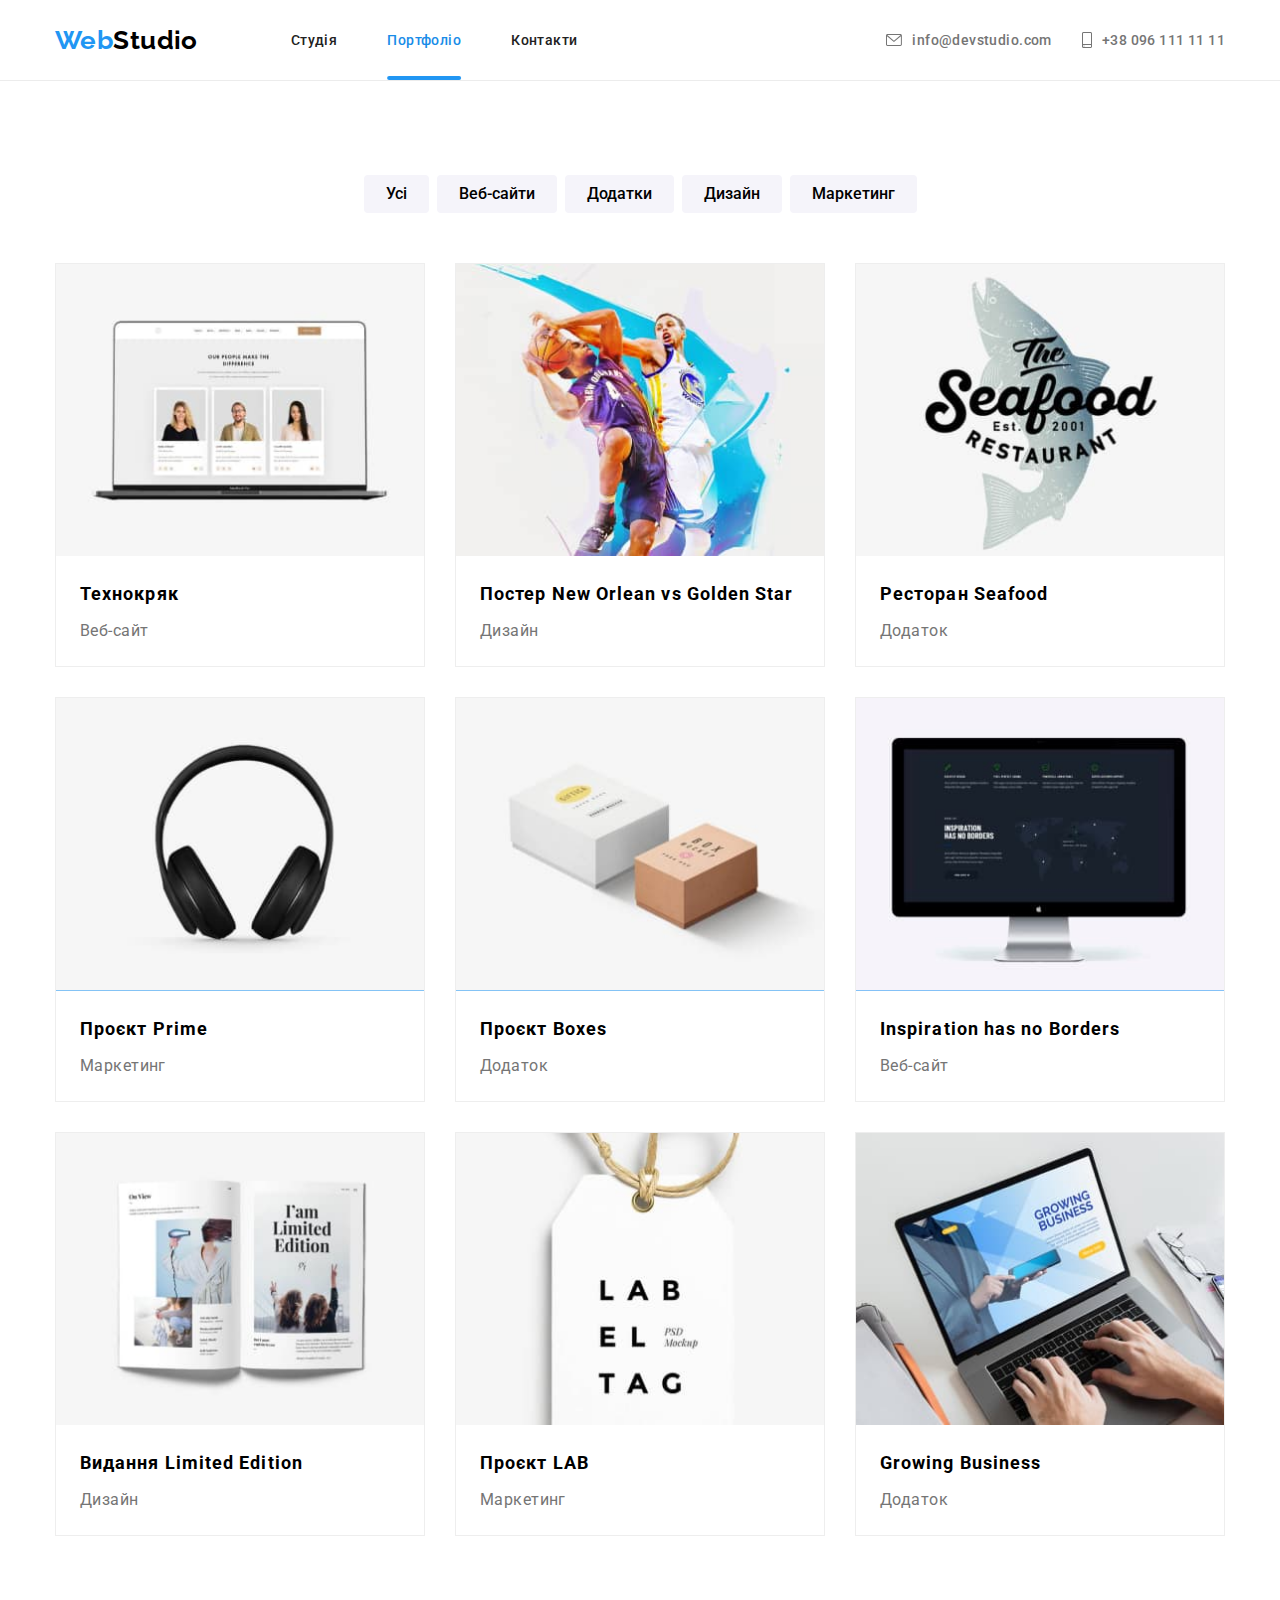
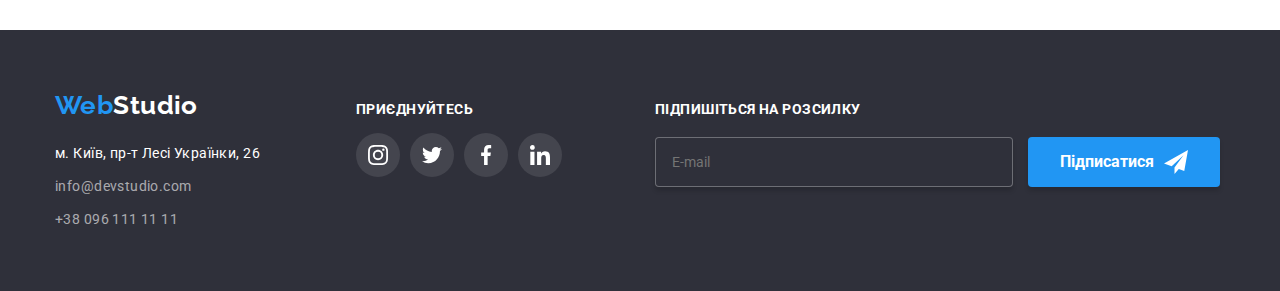
==== portfolio.html @ 1769163c "Initial commit" ====
<!DOCTYPE html>
<html lang="uk">
  <head>
    <meta charset="UTF-8" />
    <meta http-equiv="X-UA-Compatible" content="IE=edge" />
    <meta name="viewport" content="width=device-width, initial-scale=1.0" />
    <title>WebStudio</title>
    <link rel="preconnect" href="https://fonts.googleapis.com" />
    <link rel="preconnect" href="https://fonts.gstatic.com" crossorigin />
    <link
      href="https://fonts.googleapis.com/css2?family=Raleway:wght@700&family=Roboto:wght@400;500;700;900&display=swap"
      rel="stylesheet"
    />
    <link rel="stylesheet" href="./css/modern-normalize.css">
    <link rel="stylesheet" href="./css/main.min.css"/>
  </head>
  <body>
    <header class="header">
      <div class="container navigation">
        <nav class="navigation">
          <a href="./index.html" class="logo"
            ><span class="logo__allocate">Web</span>Studio</a>
          <ul class="nav__list">
            <li class="nav__item">
              <a href="./index.html" class="nav__link">Студія</a>
            </li>
            <li class="nav__item">
              <a href="./portfolio.html" class="nav__link in-line">Портфоліо</a>
            </li>
            <li class="nav__item">
              <a href="Контакти" class="nav__link">Контакти</a>
            </li>
          </ul>
        </nav>
        <ul class="contacs">
          <li class="nav__item">
            <a href="mailto:info@devstudio.com" class="contacs__link">
              <svg class="contacs__mail" wight="16" height="12">
              <use href="./images/icons/icons.svg#icon-mail" ></use>
            </svg>info@devstudio.com</a
            >
          </li>
          <li class="nav__item">
            <a href="tel:+380961111111" class="contacs__link">
              <svg class="contacs__phone" wight="10" height="16">
              <use href="./images/icons/icons.svg#icon-smartphon" ></use>
            </svg> +38 096 111 11 11</a>
          </li>
        </ul>
      </div>
    </header>
    <main>
      <section class="section">
        <div class="container">
        <h1 class="wigualy-hidden">Портфоліо</h1>
        <ul class="filter-list">
          <li class="filter-list__iteam"><button type="button" class="filter-list__btn">Усі</button></li>
          <li class="filter-list__iteam"><button type="button" class="filter-list__btn">Веб-сайти</button></li>
          <li class="filter-list__iteam"><button type="button" class="filter-list__btn">Додатки</button></li>
          <li class="filter-list__iteam"><button type="button" class="filter-list__btn">Дизайн</button></li>
          <li class="filter-list__iteam"><button type="button" class="filter-list__btn">Маркетинг</button></li>
        </ul>
        <ul class="portfolio-cards">
          <li class="item item-cards">
            <a class="cards-link" href=""> 
              <div class="overlay-team">  
            <img class="cards-overlay"
              src="images/images-portfolio/img.jpg"
              width="370"
              alt="Фото Технокряк"/>
              <div class="overlay">
            <p class="overlay-text">Ресурс пропонує комплексні пропозиції з різним рівнем функціоналу та сервісів. Все це дозволить відвідувачу отримати вичерпні відомості про компанію чи приватну особу.</p>
            </div>
            </div>
            <div class="portfolio-cards-text">
            <h2 class="portfolio-title">Технокряк</h2>
            <p class="portfolio-text">Веб-сайт</p>
            </div>
            </a>
          </li>
          <li class="item item-cards">
            <a class="cards-link" href="">
              <div class="overlay-team">
            <img
              src="images/images-portfolio/img(1).jpg"
              width="370"
              alt="Фото Постер New Orlean vs Golden Star"
            />
            <div class="overlay">
            <p class="overlay-text">Ресурс пропонує комплексні пропозиції з різним рівнем функціоналу та сервісів. Все це дозволить відвідувачу отримати вичерпні відомості про компанію чи приватну особу.</p>
            </div>
            </div>
            <div class="portfolio-cards-text">
            <h2 class="portfolio-title">Постер New Orlean vs Golden Star</h2>
            <p class="portfolio-text">Дизайн</p>
            </div>
            </a>
          </li>
          <li class="item item-cards">
            <a class="cards-link" href="">
              <div class="overlay-team">
            <img
              src="images/images-portfolio/img(2).jpg"
              width="370"
              alt="Фото Ресторан Seafood"
            />
            <div class="overlay">
            <p class="overlay-text">Ресурс пропонує комплексні пропозиції з різним рівнем функціоналу та сервісів. Все це дозволить відвідувачу отримати вичерпні відомості про компанію чи приватну особу.</p>
            </div>
            </div>
            <div class="portfolio-cards-text">
            <h2 class="portfolio-title">Ресторан Seafood</h2>
            <p class="portfolio-text">Додаток</p>
            </div>
            </a>
          </li>
          <li class="item item-cards">
            <a class="cards-link" href="">
              <div class="overlay-team">
            <img
              src="images/images-portfolio/img(3).jpg"
              width="370"
              alt="Фото Проєкт Prime"
            />
            <div class="overlay">
            <p class="overlay-text">Ресурс пропонує комплексні пропозиції з різним рівнем функціоналу та сервісів. Все це дозволить відвідувачу отримати вичерпні відомості про компанію чи приватну особу.</p>
            </div>
            </div>
            <div class="portfolio-cards-text">
            <h2 class="portfolio-title">Проєкт Prime</h2>
            <p class="portfolio-text">Маркетинг</p>
            </div>
            </a>
          </li>
          <li class="item item-cards">
            <a class="cards-link" href="">
              <div class="overlay-team">
            <img
              src="images/images-portfolio/img(4).jpg"
              width="370"
              alt="Фото Проєкт Boxes"
            />
            <div class="overlay">
            <p class="overlay-text">Ресурс пропонує комплексні пропозиції з різним рівнем функціоналу та сервісів. Все це дозволить відвідувачу отримати вичерпні відомості про компанію чи приватну особу.</p>
            </div>
            </div>
            <div class="portfolio-cards-text">
            <h2 class="portfolio-title">Проєкт Boxes</h2>
            <p class="portfolio-text">Додаток</p>
            </div>
            </a>
          </li>
          <li class="item item-cards">
            <a class="cards-link" href="">
              <div class="overlay-team">
            <img
              src="images/images-portfolio/img(5).jpg"
              width="370"
              alt="Фото Inspiration has no Borders"
            />
            <div class="overlay">
            <p class="overlay-text">Ресурс пропонує комплексні пропозиції з різним рівнем функціоналу та сервісів. Все це дозволить відвідувачу отримати вичерпні відомості про компанію чи приватну особу.</p>
            </div>
            </div>
            <div class="portfolio-cards-text">
            <h2 lang="en" class="portfolio-title">Inspiration has no Borders</h2>
            <p class="portfolio-text">Веб-сайт</p>
            </div>
            </a>
          </li>
          <li class="item item-cards">
            <a class="cards-link" href="">
              <div class="overlay-team">
            <img
              src="images/images-portfolio/img(6).jpg"
              width="370"
              alt="Фото Видання Limited Edition"
            />
            <div class="overlay">
            <p class="overlay-text">Ресурс пропонує комплексні пропозиції з різним рівнем функціоналу та сервісів. Все це дозволить відвідувачу отримати вичерпні відомості про компанію чи приватну особу.</p>
            </div>
            </div>
            <div class="portfolio-cards-text">
            <h2 class="portfolio-title">Видання Limited Edition</h2>
            <p class="portfolio-text">Дизайн</p>
            </div>
            </a>
          </li>
          <li class="item item-cards">
            <a class="cards-link" href="">
              <div class="overlay-team">
            <img
              src="images/images-portfolio/img(7).jpg"
              width="370"
              alt="Фото Проєкт LAB"
            />
            <div class="overlay">
            <p class="overlay-text">Ресурс пропонує комплексні пропозиції з різним рівнем функціоналу та сервісів. Все це дозволить відвідувачу отримати вичерпні відомості про компанію чи приватну особу.</p>
            </div>
            </div>
            <div class="portfolio-cards-text">
            <h2 class="portfolio-title">Проєкт LAB</h2>
            <p class="portfolio-text">Маркетинг</p>
            </div>
            </a>
          </li>
          <li class="item item-cards">
            <a class="cards-link" href="">
              <div class="overlay-team">
            <img
              src="images/images-portfolio/img(8).jpg"
              width="370"
              alt="Фото Growing Business"
            />
            <div class="overlay">
            <p class="overlay-text">Ресурс пропонує комплексні пропозиції з різним рівнем функціоналу та сервісів. Все це дозволить відвідувачу отримати вичерпні відомості про компанію чи приватну особу.</p>
            </div>
            </div>
            <div class="portfolio-cards-text">
            <h2 lang="en" class="portfolio-title">Growing Business</h2>
            <p class="portfolio-text">Додаток</p>
            </div>
          </li>
        </ul>
        </div>
      </section>
    </main>
    <footer class="footer">
      <div class="container footer__section">
        <div class="footer__adress-nav-box">
        <a href="./index.html" class="logo"
          ><span class="logo__allocate">Web</span>Studio</a>
        <address>
          <ul class="footer__adress-nav">
            <li class="adress-nav__iteam">
              <a
                href="https://goo.gl/maps/qV7wrGFVNQysBkzQ6"
                target="_blank"
                rel="noreferrer noopener"
                class="adress-nav__iteam"
                >м. Київ, пр-т Лесі Українки, 26</a
              >
            </li>
            <li class="adress-nav__iteam">
              <a href="mailto:info@devstudio.com" class="adress-nav__support"
                >info@devstudio.com</a
              >
            </li>
            <li class="adress-nav__iteam">
              <a href="tel:+380961111111" class="adress-nav__support"
                >+38 096 111 11 11</a
              >
            </li>
          </ul>
        </address>
        </div>
      <div class="footer__social-links">
        <h2 class="social-links__text">приєднуйтесь</h2>
        <ul class="social-links__list">
                  <li>
                    <a class="social-links__link" href="">
                    <svg class="social-links__icon" wight="20" height="20">
                      <use href="./images/icons/icons.svg#icon-instagram" ></use>
                    </svg>
                    </a>
                  </li>
                  <li>
                    <a class="social-links__link" href="">
                    <svg class="social-links__icon" wight="20" height="20">
                      <use href="./images/icons/icons.svg#icon-twitter " ></use>
                    </svg>
                    </a>
                  </li>
                  <li>
                    <a class="social-links__link" href="">
                    <svg class="social-links__icon" wight="20" height="20">
                      <use href="./images/icons/icons.svg#icon-facebook" ></use>
                    </svg>
                    </a>
                  </li>
                  <li>
                    <a class="social-links__link" href="">
                    <svg class="social-links__icon" wight="20" height="20">
                      <use href="./images/icons/icons.svg#linkedin" ></use>
                    </svg>
                    </a>
                  </li>
                </ul>
      </div>
      <div class="footer__mailing-list">
        <h2 class="mailing-list__text ">Підпишіться на розсилку</h2>
        <div class="mailing-list__form">
                <form action="">
                  <input class="mailing-list__mail" type="email" placeholder="E-mail">
                  <button class="mailing-list__btn" type="submit">Підписатися <svg class="mailing-list__icon" width="24" height="24">
                    <use href="./images/icons/icons.svg#icon-icon-send"></use>
                  </svg></button>

                </form>  
        </div>
      </div>
      </div>
    </footer>
  </body>
</html>
---- css/main.min.css ----
.wigualy-hidden{visibility:hidden;pointer-events:none;position:absolute}:root{--header-backgr-color: #ECECEC;--main-padge-text-color: #212121;--main-font-family: "Roboto", sans-serif;--secondary-padge-color: #757575;--secondary-font-family: "Raleway", sans-serif;--color-btm-logo: #2196F3;--color-with: #FFFFFF;--main-background-color: #F5F5F5;--active-color-btm: #188CE8;--footer-back: #2F303A;--footer-color-registr: rgba(255, 255, 255, 0.6);--btm-portf-back: #F5F4FA;--secondary-bgr: #2F303A;--bg-img: #C4C4C4;--icons-color: #AFB1B8;--icons-border-color: #2196F3;--animation-overlay: 250ms cubic-bezier(0.4, 0, 0.2, 1)}body{font-family:var(--main-font-family);color:var(--main-padge-color);letter-spacing:.03em;background-color:var(--color-with);font-size:14px}ul{list-style:none;padding:0;margin:0}h1,h2,h3,p{padding:0;margin:0}img{display:block;max-width:100%;height:auto}.container{width:1200px;margin:0 auto;padding-left:15px;padding-right:15px}.section{padding-top:94px;padding-bottom:94px}.header{border-bottom:1px solid #ececec}.navigation{display:-webkit-box;display:-ms-flexbox;display:flex;-webkit-box-align:center;-ms-flex-align:center;align-items:center}.nav__list{display:-webkit-box;display:-ms-flexbox;display:flex}.nav__list .nav__item{margin-left:50px}.nav__list .nav__item:first-child{margin-left:0px}.logo{margin-right:93px;font-family:var(--secondary-font-family);color:#000;font-weight:700;font-size:26px;line-height:1.1923076923;text-decoration:none;display:inline}.logo__allocate{color:var(--color-btm-logo);font-family:var(--secondary-font-family)}.nav__link{position:relative;display:block;font-weight:500;line-height:1.1428571429;text-decoration:none;color:var(--main-padge-text-color);padding-top:32px;padding-bottom:32px;-webkit-transition:color var(--animation-overlay);transition:color var(--animation-overlay)}.nav__link:hover{color:var(--color-btm-logo)}.nav__link:focus{color:var(--color-btm-logo)}.in-line{color:var(--active-color-btm)}.nav__link.in-line::after{content:"";position:absolute;left:50%;bottom:0;-webkit-transform:translateX(-50%);transform:translateX(-50%);display:block;width:100%;height:4px;border-radius:2px;background-color:var(--color-btm-logo)}.contacs{display:-webkit-box;display:-ms-flexbox;display:flex;margin-left:auto}.contacs .nav__item{margin-left:30px}.contacs .nav__item:first-child{margin-left:0px}.contacs__phone{margin:auto;padding:auto;height:16px;width:10px;fill:currentColor}.contacs__mail{fill:currentColor;width:16px;height:12px}.contacs__link{display:-webkit-box;display:-ms-flexbox;display:flex;color:var(--secondary-padge-color);font-weight:500;line-height:1.1428571429;text-decoration:none;font-style:normal;-webkit-box-align:center;-ms-flex-align:center;align-items:center;gap:10px;-webkit-transition:color var(--animation-overlay);transition:color var(--animation-overlay)}.contacs__link:hover{color:var(--color-btm-logo)}.contacs__link:focus{color:var(--color-btm-logo)}.hero{max-width:1600px;margin:0px auto;padding:200px 0px;text-align:center;background-color:var(--bg-img);background-image:-webkit-gradient(linear, left top, left bottom, from(rgba(47, 48, 58, 0.4)), to(rgba(47, 48, 58, 0.4))),url(../images/baground.jpg);background-image:linear-gradient(rgba(47, 48, 58, 0.4), rgba(47, 48, 58, 0.4)),url(../images/baground.jpg);background-repeat:no-repeat;background-position:center}.hero__title{color:var(--color-with);font-weight:900;font-size:44px;line-height:1.3636363636;letter-spacing:.06em;text-transform:uppercase;width:696px;margin-bottom:30px;margin-left:auto;margin-right:auto}.hero__btm{font-weight:700;font-size:16px;line-height:30px;-webkit-box-align:center;-ms-flex-align:center;align-items:center;cursor:pointer;color:var(--color-with);background-color:var(--color-btm-logo);border-radius:4px;border:inherit;padding:10px 32px;-webkit-transition:background-color var(--animation-overlay);transition:background-color var(--animation-overlay)}.hero__btm:hover{background-color:var(--active-color-btm)}.hero__btm:focus{background-color:var(--active-color-btm)}.features{padding-bottom:0px}.features__list{display:-webkit-box;display:-ms-flexbox;display:flex}.features__wrapper{background-color:var(--btm-portf-back);height:120px;display:-webkit-box;display:-ms-flexbox;display:flex;-webkit-box-pack:center;-ms-flex-pack:center;justify-content:center;-webkit-box-align:center;-ms-flex-align:center;align-items:center;margin-bottom:30px;border-radius:4px}.features__list .features__item{width:270px;margin-left:30px}.features__list .features__item:first-child{margin-left:0px}.features__title{margin-bottom:10px;font-size:14px;line-height:1.1428571429;text-transform:uppercase}.features__text{line-height:1.7142857143;color:var(--secondary-padge-color)}.wo-we-do__title{font-size:36px;line-height:1.1666666667;text-align:center;margin-bottom:50px}.wo-we-do__title__cards .wo-we-do__cards__item{margin-left:30px}.wo-we-do__title__cards .wo-we-do__cards__item:first-child{margin-left:0px}.wo-we-do__title__cards{display:-webkit-box;display:-ms-flexbox;display:flex}.wo-we-do__cards__item{position:relative;-webkit-transition:-webkit-box-shadow var(--animation-overlay);transition:-webkit-box-shadow var(--animation-overlay);transition:box-shadow var(--animation-overlay);transition:box-shadow var(--animation-overlay), -webkit-box-shadow var(--animation-overlay)}.wo-we-do__cards__thumb{position:absolute;display:-webkit-box;display:-ms-flexbox;display:flex;-webkit-box-align:center;-ms-flex-align:center;align-items:center;-webkit-box-pack:center;-ms-flex-pack:center;justify-content:center;bottom:0;width:100%;height:70px;background:rgba(47,48,58,.8)}.wo-we-do__cards__text{font-weight:700;font-size:14px;line-height:1.1428571429;letter-spacing:.03em;text-transform:uppercase;color:var(--color-with)}.our-team__title{font-size:36px;line-height:1.1666666667;text-align:center;margin-bottom:50px}.our-team{background-color:var(--btm-portf-back)}.our-team__cards{display:-webkit-box;display:-ms-flexbox;display:flex}.our-team__cards .our-team__iteam{margin-left:30px;width:270px;-webkit-box-shadow:0px 1px 3px rgba(0,0,0,.12),0px 1px 1px rgba(0,0,0,.14),0px 2px 1px rgba(0,0,0,.2);box-shadow:0px 1px 3px rgba(0,0,0,.12),0px 1px 1px rgba(0,0,0,.14),0px 2px 1px rgba(0,0,0,.2);border-radius:0px 0px 4px 4px}.our-team__cards .our-team__iteam:first-child{margin-left:0px}.team-name{margin-bottom:10px;font-weight:500;font-size:16px;line-height:1.1875}.team-name-div{padding:30px 30px;text-align:center;background-color:var(--color-with)}.team-social{display:-webkit-box;display:-ms-flexbox;display:flex;text-align:center;-webkit-box-pack:center;-ms-flex-pack:center;justify-content:center;margin-top:16px;gap:10px}.social{width:44px;height:44px}.social-link{display:-webkit-box;display:-ms-flexbox;display:flex;-webkit-box-align:center;-ms-flex-align:center;align-items:center;-webkit-box-pack:center;-ms-flex-pack:center;justify-content:center;width:100%;height:100%;color:var(--icons-color);border-radius:50%;-webkit-transition:color var(--animation-overlay),background-color var(--animation-overlay);transition:color var(--animation-overlay),background-color var(--animation-overlay)}.social-link:hover{color:var(--color-with);background-color:var(--icons-border-color)}.social-link:focus{color:var(--color-with);background-color:var(--icons-border-color)}.team-social-icon{fill:currentColor}.team-profession{font-size:16px;line-height:1.1875;color:var(--secondary-padge-color)}.clients{margin-left:30px;width:170px;height:92px}.clients:first-child{margin-left:0px}.clients__title{font-size:36px;line-height:1.1666666667;text-align:center;margin-bottom:50px}.clients__box{display:-webkit-box;display:-ms-flexbox;display:flex;-webkit-box-align:center;-ms-flex-align:center;align-items:center;-webkit-box-pack:center;-ms-flex-pack:center;justify-content:center;width:100%;height:100%;border:1px solid var(--icons-color);color:var(--icons-color);border-radius:4px;-webkit-transition:color var(--animation-overlay),border var(--animation-overlay);transition:color var(--animation-overlay),border var(--animation-overlay)}.clients__box:hover{color:var(--icons-border-color);border:1px solid var(--icons-border-color)}.clients__box:focus{color:var(--icons-border-color);border:1px solid var(--icons-border-color)}.clients__list{display:-webkit-box;display:-ms-flexbox;display:flex;text-align:center;-webkit-box-pack:center;-ms-flex-pack:center;justify-content:center}.list__icons{fill:currentColor}.footer{padding-top:60px;padding-bottom:60px;background-color:var(--footer-back)}.footer .logo{color:var(--color-with);display:inline-block;margin-bottom:20px}.footer__section{display:-webkit-box;display:-ms-flexbox;display:flex;-webkit-box-align:baseline;-ms-flex-align:baseline;align-items:baseline}.logo__allocate{color:var(--color-btm-logo);font-family:var(--secondary-font-family)}.adress-nav_adress{color:var(--color-with);line-height:1.7142857143;text-decoration:none;font-style:normal}.footer__adress-nav-box{min-width:231px}.footer__adress-nav .adress-nav__iteam{font-style:normal;font-weight:400;font-size:14px;line-height:1.7142857143;letter-spacing:.03em;color:var(--color-with);text-decoration:none;margin-top:9px}.footer__adress-nav .adress-nav__iteam:first-child{margin-top:0px}.adress-nav__support{line-height:1.7142857143;color:var(--footer-color-registr);text-decoration:none;font-style:normal;-webkit-transition:color var(--animation-overlay);transition:color var(--animation-overlay)}.adress-nav__support:hover{color:var(--color-btm-logo)}.adress-nav__support:focus{color:var(--color-btm-logo)}.footer__social-links{min-width:206px;margin-left:70px}.social-links__list{display:-webkit-box;display:-ms-flexbox;display:flex;text-align:center;-webkit-box-pack:center;-ms-flex-pack:center;justify-content:center;margin-top:16px;gap:10px}.social-links__link{display:-webkit-box;display:-ms-flexbox;display:flex;-webkit-box-align:center;-ms-flex-align:center;align-items:center;-webkit-box-pack:center;-ms-flex-pack:center;justify-content:center;width:44px;height:44px;background-color:rgba(255,255,255,.1);color:var(--color-with);border-radius:50%;margin-left:10px;-webkit-transition:color var(--animation-overlay),background-color var(--animation-overlay);transition:color var(--animation-overlay),background-color var(--animation-overlay)}.social-links__link:first-child{margin-left:0px}.social-links__link:hover,.social-links__link:focus{background-color:var(--icons-border-color)}.social-links__text{font-family:"Roboto";color:var(--color-with);font-style:normal;font-weight:700;font-size:14px;line-height:1.1428571429;letter-spacing:.03em;text-transform:uppercase;max-height:16px}.social-links__icon{fill:currentColor}.footer__mailing-list{min-width:570px;margin-left:93px}.mailing-list__text{font-family:"Roboto";color:var(--color-with);font-style:normal;font-weight:700;font-size:14px;line-height:1.1428571429;letter-spacing:.03em;text-transform:uppercase;max-height:16px}.mailing-list__form{margin-top:20px}.mailing-list__btn{display:-webkit-inline-box;display:-ms-inline-flexbox;display:inline-flex;text-align:center;-webkit-box-pack:center;-ms-flex-pack:center;justify-content:center;font-weight:700;font-size:16px;line-height:1.875;-webkit-box-align:center;-ms-flex-align:center;align-items:center;cursor:pointer;color:var(--color-with);background-color:var(--color-btm-logo);border-radius:4px;border:inherit;padding:10px 32px;-webkit-box-shadow:0px 4px 4px rgba(0,0,0,.15);box-shadow:0px 4px 4px rgba(0,0,0,.15);border-radius:4px;-webkit-transition:background-color var(--animation-overlay);transition:background-color var(--animation-overlay)}.mailing-list__btn:hover{background-color:var(--active-color-btm)}.mailing-list__btn:focus{background-color:var(--active-color-btm)}.mailing-list__icon{margin-left:10px}.mailing-list__mail{padding-left:16px;padding-right:16px;width:358px;height:50px;color:var(--color-with);background-color:var(--footer-back);border:1px solid rgba(255,255,255,.3);-webkit-box-shadow:0px 4px 4px rgba(0,0,0,.15);box-shadow:0px 4px 4px rgba(0,0,0,.15);margin-right:12px;border-radius:4px;-webkit-transition:border var(--animation-overlay);transition:border var(--animation-overlay)}.mailing-list__mail:focus{border:1px solid var(--color-with)}.backdrop{position:fixed;top:0;left:0;opacity:1;width:100%;height:100%;background-color:rgba(0,0,0,.2);-webkit-transition:opacity var(--animation-overlay),scale var(--animation-overlay);transition:opacity var(--animation-overlay),scale var(--animation-overlay)}.backdrop.is-hidden{opacity:0;visibility:hidden;pointer-events:none}.modal{padding:40px;position:absolute;top:50%;left:50%;-webkit-transform:translate(-50%, -50%);transform:translate(-50%, -50%);scale:1;min-width:528px;background-color:var(--color-with)}.btm-modal{position:absolute;top:8px;right:8px;width:30px;display:-webkit-inline-box;display:-ms-inline-flexbox;display:inline-flex;-webkit-box-align:center;-ms-flex-align:center;align-items:center;-webkit-box-pack:center;-ms-flex-pack:center;justify-content:center;height:30px;padding:0;border-radius:50%;border:1px solid rgba(0,0,0,.1);background-color:var(--color-with);color:var(--main-padge-text-color);cursor:pointer}.btm-modal:focus{color:var(--color-btm-logo)}.btm-modal:hover{color:var(--color-btm-logo)}.modal-text{font-weight:700;font-size:20px;line-height:1.15;text-align:center;letter-spacing:.03em;color:var(--main-padge-text-color);margin-bottom:12px}.modal-svg{fill:currentColor}.modal-box{margin-bottom:20px}.form-box{position:relative;margin-bottom:10px}.modal-icons{position:absolute;top:50%;left:12px;-webkit-transform:translateY(-50%);transform:translateY(-50%);-webkit-transition:fill var(--animation-overlay);transition:fill var(--animation-overlay)}.lable-text{display:block;margin-bottom:4px;font-weight:400;font-size:12px;line-height:1.1666666667;letter-spacing:.01em;color:var(--secondary-padge-color)}.modal__form{width:100%;height:40px;border-radius:4px;padding-left:42px;padding-right:42px;border:1px solid rgba(33,33,33,.2);outline:1px solid rgba(0,0,0,0);-webkit-transition:border var(--animation-overlay);transition:border var(--animation-overlay)}.modal__form:focus{border:1px solid var(--color-btm-logo)}.modal__form:focus+.modal-icons{fill:var(--color-btm-logo)}.modal-comment{display:block;width:100%;height:120px;resize:none;padding:12px 16px;border:1px solid rgba(33,33,33,.2);border-radius:4px;outline:1px solid rgba(0,0,0,0);-webkit-transition:outline var(--animation-overlay);transition:outline var(--animation-overlay)}.modal-comment:focus{outline:1px solid var(--color-btm-logo)}.modal-checkbox-box{margin-bottom:30px}.box-fix{display:-webkit-box;display:-ms-flexbox;display:flex;-webkit-box-pack:center;-ms-flex-pack:center;justify-content:center;-webkit-box-align:center;-ms-flex-align:center;align-items:center;gap:8px}.modal-checkbox-text{position:relative;font-weight:400;font-size:14px;line-height:1.7142857143;letter-spacing:.03em;color:var(--secondary-padge-color)}.modal-checkbox-link{color:var(--icons-border-color)}.modal-checkbox{-webkit-appearance:none;-moz-appearance:none;appearance:none}.special-icon{position:relative;-webkit-box-pack:" ";-ms-flex-pack:" ";justify-content:" ";width:16px;height:15px;border-radius:2px;border:solid 2px var(--main-padge-text-color);-webkit-transition:border var(--animation-overlay);transition:border var(--animation-overlay)}.checkbox-icon{position:absolute;left:50%;top:10%;-webkit-transform:translate(-50%);transform:translate(-50%);border:.2px;visibility:hidden;-webkit-transition:visibility var(--animation-overlay);transition:visibility var(--animation-overlay)}.modal-checkbox:checked~.special-icon{background-color:var(--color-btm-logo);border:solid 2px var(--color-btm-logo)}.modal-checkbox:checked~.special-icon>.checkbox-icon{visibility:visible}.modal-btm{display:block;margin-left:auto;margin-right:auto}.filter-list{display:-webkit-box;display:-ms-flexbox;display:flex;-webkit-box-pack:center;-ms-flex-pack:center;justify-content:center;margin-bottom:50px}.filter-list__iteam{margin-left:8px}.filter-list__btn{border:none;padding:6px 22px;border-radius:4px;background:#f5f4fa;border-color:inherit}.filter-list__iteam:first-child{margin-left:0px}.filter-list__btn{font-weight:500;font-size:16px;line-height:26px;background-color:var(--btm-portf-back);cursor:pointer;-webkit-transition:color var(--animation-overlay),background-color var(--animation-overlay),-webkit-box-shadow var(--animation-overlay);transition:color var(--animation-overlay),background-color var(--animation-overlay),-webkit-box-shadow var(--animation-overlay);transition:color var(--animation-overlay),background-color var(--animation-overlay),box-shadow var(--animation-overlay);transition:color var(--animation-overlay),background-color var(--animation-overlay),box-shadow var(--animation-overlay),-webkit-box-shadow var(--animation-overlay)}.filter-list__btn:hover{background-color:var(--color-btm-logo);color:var(--color-with);-webkit-box-shadow:0px 3px 1px rgba(0,0,0,.1),0px 1px 2px rgba(0,0,0,.08),0px 2px 2px rgba(0,0,0,.12);box-shadow:0px 3px 1px rgba(0,0,0,.1),0px 1px 2px rgba(0,0,0,.08),0px 2px 2px rgba(0,0,0,.12)}.filter-list__btn:focus{background-color:var(--color-btm-logo);color:var(--color-with);-webkit-box-shadow:0px 3px 1px rgba(0,0,0,.1),0px 1px 2px rgba(0,0,0,.08),0px 2px 2px rgba(0,0,0,.12);box-shadow:0px 3px 1px rgba(0,0,0,.1),0px 1px 2px rgba(0,0,0,.08),0px 2px 2px rgba(0,0,0,.12)}.portfolio-cards{display:-webkit-box;display:-ms-flexbox;display:flex;-ms-flex-wrap:wrap;flex-wrap:wrap}.portfolio-cards .item{width:370px;margin-right:30px;margin-bottom:30px;border:1px solid #eee}.portfolio-cards .item:nth-child(3n){margin-right:0px}.portfolio-cards .item:nth-child(1n+7){margin-bottom:0px}.cards-link{color:var(--main-padge-color);text-decoration:none}.portfolio-cards-text{padding:20px 24px}.portfolio-title{margin-bottom:4px;font-size:18px;line-height:2;letter-spacing:.06em}.portfolio-text{font-size:16px;line-height:1.875;color:var(--secondary-padge-color)}.item-cards:hover{-webkit-box-shadow:0px 1px 1px rgba(0,0,0,.12),0px 4px 4px rgba(0,0,0,.06),1px 4px 6px rgba(0,0,0,.16);box-shadow:0px 1px 1px rgba(0,0,0,.12),0px 4px 4px rgba(0,0,0,.06),1px 4px 6px rgba(0,0,0,.16);-webkit-transform:translateY(0%);transform:translateY(0%)}.overlay-team{position:relative;overflow:hidden}.overlay{position:absolute;width:100%;height:100%;top:0;left:0;padding:63px 24px;background-color:rgba(33,150,243,.9);-webkit-transform:translateY(100%);transform:translateY(100%);-webkit-transition:-webkit-transform var(--animation-overlay);transition:-webkit-transform var(--animation-overlay);transition:transform var(--animation-overlay);transition:transform var(--animation-overlay), -webkit-transform var(--animation-overlay)}.overlay-text{font-weight:400;font-size:18px;line-height:1.5555555556;letter-spacing:.03em;color:var(--color-with)}.item-cards:hover .overlay{-webkit-transform:translateY(0%);transform:translateY(0%)}/*# sourceMappingURL=main.min.css.map */
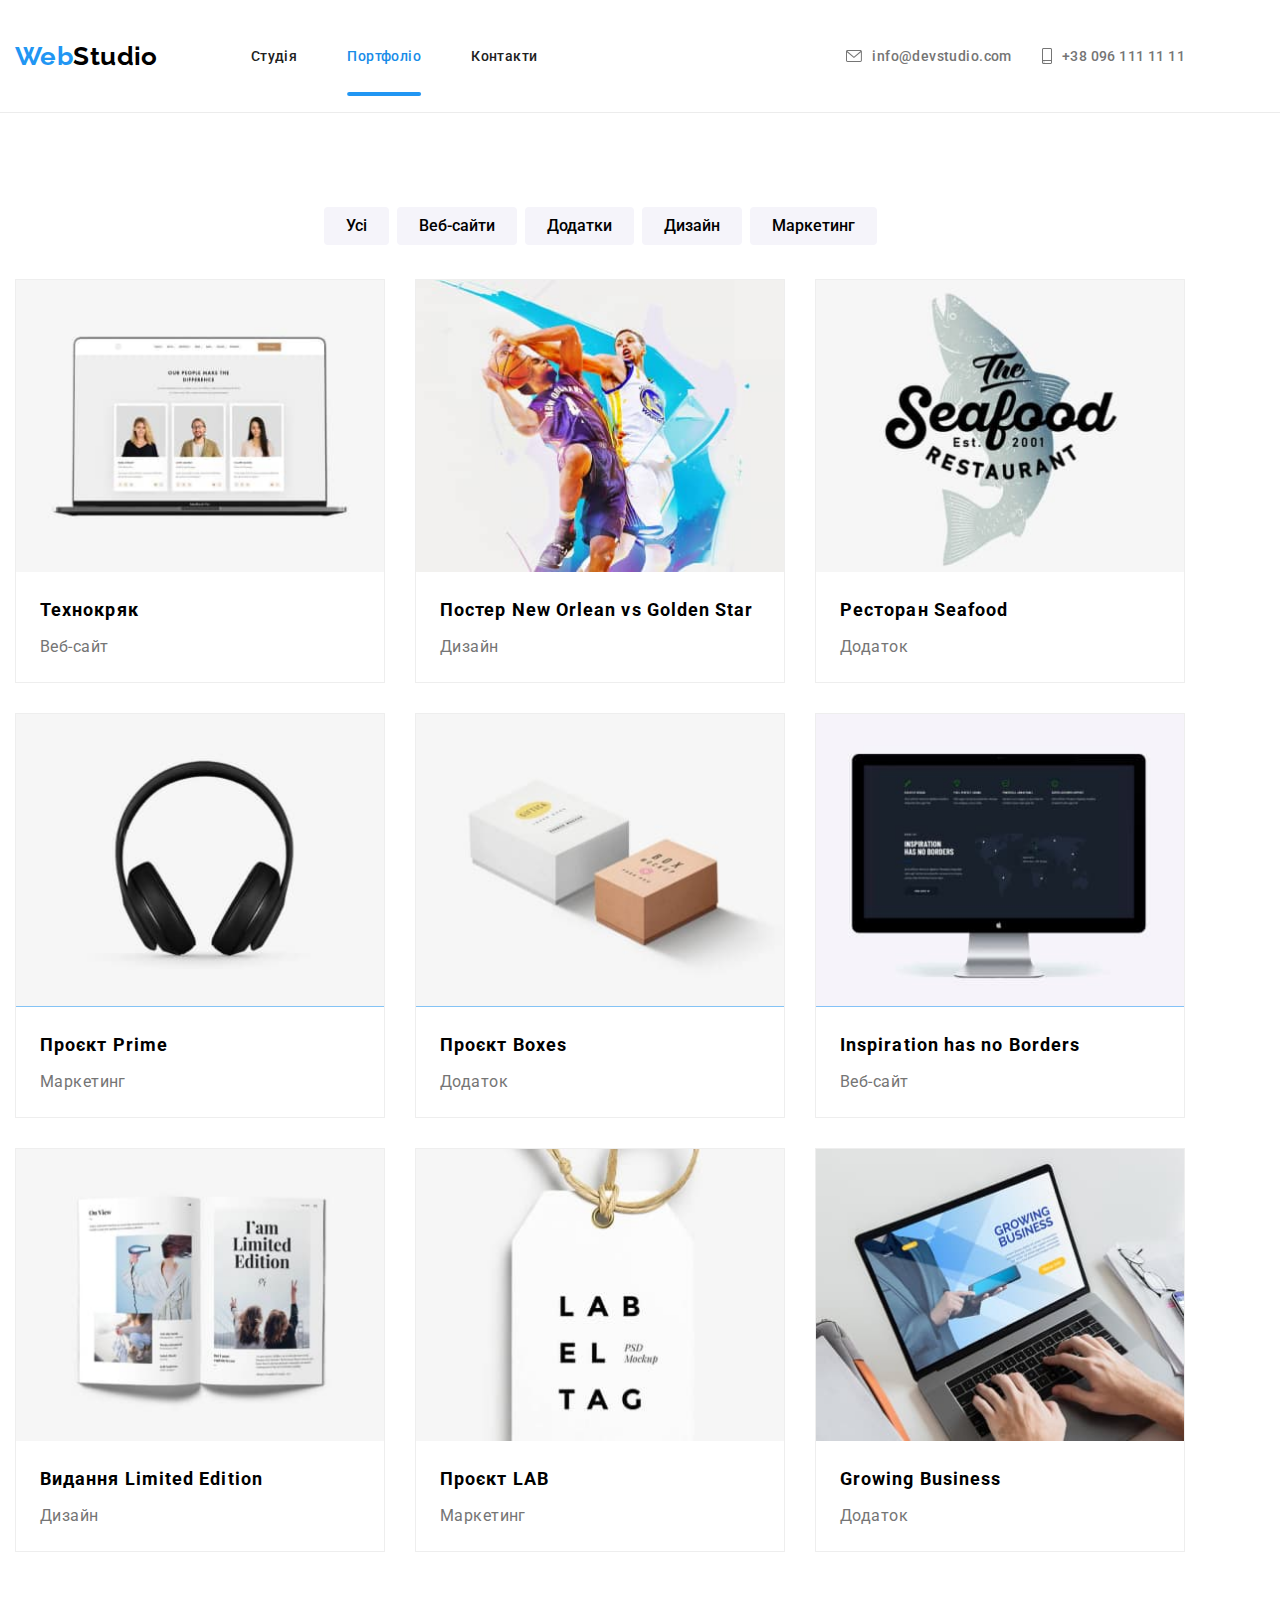
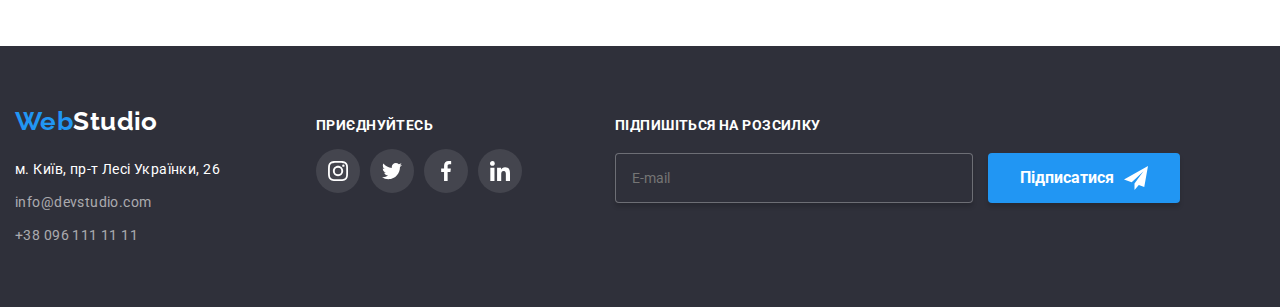
==== commit 55a4dadb: "work-it" ====
--- a/portfolio.html
+++ b/portfolio.html
@@ -48,9 +48,17 @@
           </li>
         </ul>
       </div>
+      <button
+          class="menu-toggle js-open-menu"
+          aria-expanded="false"
+          aria-controls="mobile-menu"
+        >
+          <svg class="menu__icon" wight="40" height="40">
+            <use href="./images/icons/icons.svg#icon-menu_40px"></use>
+          </svg>
     </header>
     <main>
-      <section class="section">
+      <section class="section portfolio">
         <div class="container">
         <h1 class="wigualy-hidden">Портфоліо</h1>
         <ul class="filter-list">
@@ -301,5 +309,36 @@
       </div>
       </div>
     </footer>
+     <div class="menu-container js-menu-container" id="mobile-menu">
+      <button class="menu-toggle js-close-menu">
+        <svg class="menu__icon-close" wight="40" height="40" >
+          <use href="./images/icons/icons.svg#icon-close_40px"> </use>
+        </svg>
+        
+        
+      </button>
+
+      <ul class="mobile-menu">
+        <li class="mobile-menu__item"><a href="./index.html" class="mobile-menu__link">Студія</a></li>
+        <li class="mobile-menu__item"><a href="./portfolio.html" class="mobile-menu__link in-line">Портфоліо</a></li>
+        <li class="mobile-menu__item"><a href="" class="mobile-menu__link">Контакти</a></li>
+      </ul>
+
+      <ul class="mobile-menu__contacts">
+        <li class="mobile-menu__contacts__item"><a href="tel:+380961111111" class="mobile-menu__contacs__phone">+38 096 111 11 11</a></li>
+        <li class="mobile-menu__contacts__item"><a href="mailto:info@devstudio.com" class="mobile-menu__contacs__mail">info@devstudio.com</a></li>
+      </ul>
+
+      <ul class="mobile-menu__social">
+        <li class="mobile-menu__social__list"><a href="" class="mobile-menu__social__link">Instagram</a></li>
+        <li class="mobile-menu__social-cane"></li>
+        <li class="mobile-menu__social__list"><a href="" class="mobile-menu__social__link">Twitter</a></li>
+        <li class="mobile-menu__social-cane"></li>
+        <li class="mobile-menu__social__list"><a href="" class="mobile-menu__social__link">Facebook</a></li>
+        <li class="mobile-menu__social-cane"></li>
+        <li class="mobile-menu__social__list"><a href="" class="mobile-menu__social__link">LinkedIn</a></li>
+      </ul>
+    </div> 
+    <script defer src="./js/mobile-menu.js"></script>
   </body>
 </html>
--- a/css/main.min.css
+++ b/css/main.min.css
@@ -1 +1 @@
-.wigualy-hidden{visibility:hidden;pointer-events:none;position:absolute}:root{--header-backgr-color: #ECECEC;--main-padge-text-color: #212121;--main-font-family: "Roboto", sans-serif;--secondary-padge-color: #757575;--secondary-font-family: "Raleway", sans-serif;--color-btm-logo: #2196F3;--color-with: #FFFFFF;--main-background-color: #F5F5F5;--active-color-btm: #188CE8;--footer-back: #2F303A;--footer-color-registr: rgba(255, 255, 255, 0.6);--btm-portf-back: #F5F4FA;--secondary-bgr: #2F303A;--bg-img: #C4C4C4;--icons-color: #AFB1B8;--icons-border-color: #2196F3;--animation-overlay: 250ms cubic-bezier(0.4, 0, 0.2, 1)}body{font-family:var(--main-font-family);color:var(--main-padge-color);letter-spacing:.03em;background-color:var(--color-with);font-size:14px}ul{list-style:none;padding:0;margin:0}h1,h2,h3,p{padding:0;margin:0}img{display:block;max-width:100%;height:auto}.container{width:1200px;margin:0 auto;padding-left:15px;padding-right:15px}.section{padding-top:94px;padding-bottom:94px}.header{border-bottom:1px solid #ececec}.navigation{display:-webkit-box;display:-ms-flexbox;display:flex;-webkit-box-align:center;-ms-flex-align:center;align-items:center}.nav__list{display:-webkit-box;display:-ms-flexbox;display:flex}.nav__list .nav__item{margin-left:50px}.nav__list .nav__item:first-child{margin-left:0px}.logo{margin-right:93px;font-family:var(--secondary-font-family);color:#000;font-weight:700;font-size:26px;line-height:1.1923076923;text-decoration:none;display:inline}.logo__allocate{color:var(--color-btm-logo);font-family:var(--secondary-font-family)}.nav__link{position:relative;display:block;font-weight:500;line-height:1.1428571429;text-decoration:none;color:var(--main-padge-text-color);padding-top:32px;padding-bottom:32px;-webkit-transition:color var(--animation-overlay);transition:color var(--animation-overlay)}.nav__link:hover{color:var(--color-btm-logo)}.nav__link:focus{color:var(--color-btm-logo)}.in-line{color:var(--active-color-btm)}.nav__link.in-line::after{content:"";position:absolute;left:50%;bottom:0;-webkit-transform:translateX(-50%);transform:translateX(-50%);display:block;width:100%;height:4px;border-radius:2px;background-color:var(--color-btm-logo)}.contacs{display:-webkit-box;display:-ms-flexbox;display:flex;margin-left:auto}.contacs .nav__item{margin-left:30px}.contacs .nav__item:first-child{margin-left:0px}.contacs__phone{margin:auto;padding:auto;height:16px;width:10px;fill:currentColor}.contacs__mail{fill:currentColor;width:16px;height:12px}.contacs__link{display:-webkit-box;display:-ms-flexbox;display:flex;color:var(--secondary-padge-color);font-weight:500;line-height:1.1428571429;text-decoration:none;font-style:normal;-webkit-box-align:center;-ms-flex-align:center;align-items:center;gap:10px;-webkit-transition:color var(--animation-overlay);transition:color var(--animation-overlay)}.contacs__link:hover{color:var(--color-btm-logo)}.contacs__link:focus{color:var(--color-btm-logo)}.hero{max-width:1600px;margin:0px auto;padding:200px 0px;text-align:center;background-color:var(--bg-img);background-image:-webkit-gradient(linear, left top, left bottom, from(rgba(47, 48, 58, 0.4)), to(rgba(47, 48, 58, 0.4))),url(../images/baground.jpg);background-image:linear-gradient(rgba(47, 48, 58, 0.4), rgba(47, 48, 58, 0.4)),url(../images/baground.jpg);background-repeat:no-repeat;background-position:center}.hero__title{color:var(--color-with);font-weight:900;font-size:44px;line-height:1.3636363636;letter-spacing:.06em;text-transform:uppercase;width:696px;margin-bottom:30px;margin-left:auto;margin-right:auto}.hero__btm{font-weight:700;font-size:16px;line-height:30px;-webkit-box-align:center;-ms-flex-align:center;align-items:center;cursor:pointer;color:var(--color-with);background-color:var(--color-btm-logo);border-radius:4px;border:inherit;padding:10px 32px;-webkit-transition:background-color var(--animation-overlay);transition:background-color var(--animation-overlay)}.hero__btm:hover{background-color:var(--active-color-btm)}.hero__btm:focus{background-color:var(--active-color-btm)}.features{padding-bottom:0px}.features__list{display:-webkit-box;display:-ms-flexbox;display:flex}.features__wrapper{background-color:var(--btm-portf-back);height:120px;display:-webkit-box;display:-ms-flexbox;display:flex;-webkit-box-pack:center;-ms-flex-pack:center;justify-content:center;-webkit-box-align:center;-ms-flex-align:center;align-items:center;margin-bottom:30px;border-radius:4px}.features__list .features__item{width:270px;margin-left:30px}.features__list .features__item:first-child{margin-left:0px}.features__title{margin-bottom:10px;font-size:14px;line-height:1.1428571429;text-transform:uppercase}.features__text{line-height:1.7142857143;color:var(--secondary-padge-color)}.wo-we-do__title{font-size:36px;line-height:1.1666666667;text-align:center;margin-bottom:50px}.wo-we-do__title__cards .wo-we-do__cards__item{margin-left:30px}.wo-we-do__title__cards .wo-we-do__cards__item:first-child{margin-left:0px}.wo-we-do__title__cards{display:-webkit-box;display:-ms-flexbox;display:flex}.wo-we-do__cards__item{position:relative;-webkit-transition:-webkit-box-shadow var(--animation-overlay);transition:-webkit-box-shadow var(--animation-overlay);transition:box-shadow var(--animation-overlay);transition:box-shadow var(--animation-overlay), -webkit-box-shadow var(--animation-overlay)}.wo-we-do__cards__thumb{position:absolute;display:-webkit-box;display:-ms-flexbox;display:flex;-webkit-box-align:center;-ms-flex-align:center;align-items:center;-webkit-box-pack:center;-ms-flex-pack:center;justify-content:center;bottom:0;width:100%;height:70px;background:rgba(47,48,58,.8)}.wo-we-do__cards__text{font-weight:700;font-size:14px;line-height:1.1428571429;letter-spacing:.03em;text-transform:uppercase;color:var(--color-with)}.our-team__title{font-size:36px;line-height:1.1666666667;text-align:center;margin-bottom:50px}.our-team{background-color:var(--btm-portf-back)}.our-team__cards{display:-webkit-box;display:-ms-flexbox;display:flex}.our-team__cards .our-team__iteam{margin-left:30px;width:270px;-webkit-box-shadow:0px 1px 3px rgba(0,0,0,.12),0px 1px 1px rgba(0,0,0,.14),0px 2px 1px rgba(0,0,0,.2);box-shadow:0px 1px 3px rgba(0,0,0,.12),0px 1px 1px rgba(0,0,0,.14),0px 2px 1px rgba(0,0,0,.2);border-radius:0px 0px 4px 4px}.our-team__cards .our-team__iteam:first-child{margin-left:0px}.team-name{margin-bottom:10px;font-weight:500;font-size:16px;line-height:1.1875}.team-name-div{padding:30px 30px;text-align:center;background-color:var(--color-with)}.team-social{display:-webkit-box;display:-ms-flexbox;display:flex;text-align:center;-webkit-box-pack:center;-ms-flex-pack:center;justify-content:center;margin-top:16px;gap:10px}.social{width:44px;height:44px}.social-link{display:-webkit-box;display:-ms-flexbox;display:flex;-webkit-box-align:center;-ms-flex-align:center;align-items:center;-webkit-box-pack:center;-ms-flex-pack:center;justify-content:center;width:100%;height:100%;color:var(--icons-color);border-radius:50%;-webkit-transition:color var(--animation-overlay),background-color var(--animation-overlay);transition:color var(--animation-overlay),background-color var(--animation-overlay)}.social-link:hover{color:var(--color-with);background-color:var(--icons-border-color)}.social-link:focus{color:var(--color-with);background-color:var(--icons-border-color)}.team-social-icon{fill:currentColor}.team-profession{font-size:16px;line-height:1.1875;color:var(--secondary-padge-color)}.clients{margin-left:30px;width:170px;height:92px}.clients:first-child{margin-left:0px}.clients__title{font-size:36px;line-height:1.1666666667;text-align:center;margin-bottom:50px}.clients__box{display:-webkit-box;display:-ms-flexbox;display:flex;-webkit-box-align:center;-ms-flex-align:center;align-items:center;-webkit-box-pack:center;-ms-flex-pack:center;justify-content:center;width:100%;height:100%;border:1px solid var(--icons-color);color:var(--icons-color);border-radius:4px;-webkit-transition:color var(--animation-overlay),border var(--animation-overlay);transition:color var(--animation-overlay),border var(--animation-overlay)}.clients__box:hover{color:var(--icons-border-color);border:1px solid var(--icons-border-color)}.clients__box:focus{color:var(--icons-border-color);border:1px solid var(--icons-border-color)}.clients__list{display:-webkit-box;display:-ms-flexbox;display:flex;text-align:center;-webkit-box-pack:center;-ms-flex-pack:center;justify-content:center}.list__icons{fill:currentColor}.footer{padding-top:60px;padding-bottom:60px;background-color:var(--footer-back)}.footer .logo{color:var(--color-with);display:inline-block;margin-bottom:20px}.footer__section{display:-webkit-box;display:-ms-flexbox;display:flex;-webkit-box-align:baseline;-ms-flex-align:baseline;align-items:baseline}.logo__allocate{color:var(--color-btm-logo);font-family:var(--secondary-font-family)}.adress-nav_adress{color:var(--color-with);line-height:1.7142857143;text-decoration:none;font-style:normal}.footer__adress-nav-box{min-width:231px}.footer__adress-nav .adress-nav__iteam{font-style:normal;font-weight:400;font-size:14px;line-height:1.7142857143;letter-spacing:.03em;color:var(--color-with);text-decoration:none;margin-top:9px}.footer__adress-nav .adress-nav__iteam:first-child{margin-top:0px}.adress-nav__support{line-height:1.7142857143;color:var(--footer-color-registr);text-decoration:none;font-style:normal;-webkit-transition:color var(--animation-overlay);transition:color var(--animation-overlay)}.adress-nav__support:hover{color:var(--color-btm-logo)}.adress-nav__support:focus{color:var(--color-btm-logo)}.footer__social-links{min-width:206px;margin-left:70px}.social-links__list{display:-webkit-box;display:-ms-flexbox;display:flex;text-align:center;-webkit-box-pack:center;-ms-flex-pack:center;justify-content:center;margin-top:16px;gap:10px}.social-links__link{display:-webkit-box;display:-ms-flexbox;display:flex;-webkit-box-align:center;-ms-flex-align:center;align-items:center;-webkit-box-pack:center;-ms-flex-pack:center;justify-content:center;width:44px;height:44px;background-color:rgba(255,255,255,.1);color:var(--color-with);border-radius:50%;margin-left:10px;-webkit-transition:color var(--animation-overlay),background-color var(--animation-overlay);transition:color var(--animation-overlay),background-color var(--animation-overlay)}.social-links__link:first-child{margin-left:0px}.social-links__link:hover,.social-links__link:focus{background-color:var(--icons-border-color)}.social-links__text{font-family:"Roboto";color:var(--color-with);font-style:normal;font-weight:700;font-size:14px;line-height:1.1428571429;letter-spacing:.03em;text-transform:uppercase;max-height:16px}.social-links__icon{fill:currentColor}.footer__mailing-list{min-width:570px;margin-left:93px}.mailing-list__text{font-family:"Roboto";color:var(--color-with);font-style:normal;font-weight:700;font-size:14px;line-height:1.1428571429;letter-spacing:.03em;text-transform:uppercase;max-height:16px}.mailing-list__form{margin-top:20px}.mailing-list__btn{display:-webkit-inline-box;display:-ms-inline-flexbox;display:inline-flex;text-align:center;-webkit-box-pack:center;-ms-flex-pack:center;justify-content:center;font-weight:700;font-size:16px;line-height:1.875;-webkit-box-align:center;-ms-flex-align:center;align-items:center;cursor:pointer;color:var(--color-with);background-color:var(--color-btm-logo);border-radius:4px;border:inherit;padding:10px 32px;-webkit-box-shadow:0px 4px 4px rgba(0,0,0,.15);box-shadow:0px 4px 4px rgba(0,0,0,.15);border-radius:4px;-webkit-transition:background-color var(--animation-overlay);transition:background-color var(--animation-overlay)}.mailing-list__btn:hover{background-color:var(--active-color-btm)}.mailing-list__btn:focus{background-color:var(--active-color-btm)}.mailing-list__icon{margin-left:10px}.mailing-list__mail{padding-left:16px;padding-right:16px;width:358px;height:50px;color:var(--color-with);background-color:var(--footer-back);border:1px solid rgba(255,255,255,.3);-webkit-box-shadow:0px 4px 4px rgba(0,0,0,.15);box-shadow:0px 4px 4px rgba(0,0,0,.15);margin-right:12px;border-radius:4px;-webkit-transition:border var(--animation-overlay);transition:border var(--animation-overlay)}.mailing-list__mail:focus{border:1px solid var(--color-with)}.backdrop{position:fixed;top:0;left:0;opacity:1;width:100%;height:100%;background-color:rgba(0,0,0,.2);-webkit-transition:opacity var(--animation-overlay),scale var(--animation-overlay);transition:opacity var(--animation-overlay),scale var(--animation-overlay)}.backdrop.is-hidden{opacity:0;visibility:hidden;pointer-events:none}.modal{padding:40px;position:absolute;top:50%;left:50%;-webkit-transform:translate(-50%, -50%);transform:translate(-50%, -50%);scale:1;min-width:528px;background-color:var(--color-with)}.btm-modal{position:absolute;top:8px;right:8px;width:30px;display:-webkit-inline-box;display:-ms-inline-flexbox;display:inline-flex;-webkit-box-align:center;-ms-flex-align:center;align-items:center;-webkit-box-pack:center;-ms-flex-pack:center;justify-content:center;height:30px;padding:0;border-radius:50%;border:1px solid rgba(0,0,0,.1);background-color:var(--color-with);color:var(--main-padge-text-color);cursor:pointer}.btm-modal:focus{color:var(--color-btm-logo)}.btm-modal:hover{color:var(--color-btm-logo)}.modal-text{font-weight:700;font-size:20px;line-height:1.15;text-align:center;letter-spacing:.03em;color:var(--main-padge-text-color);margin-bottom:12px}.modal-svg{fill:currentColor}.modal-box{margin-bottom:20px}.form-box{position:relative;margin-bottom:10px}.modal-icons{position:absolute;top:50%;left:12px;-webkit-transform:translateY(-50%);transform:translateY(-50%);-webkit-transition:fill var(--animation-overlay);transition:fill var(--animation-overlay)}.lable-text{display:block;margin-bottom:4px;font-weight:400;font-size:12px;line-height:1.1666666667;letter-spacing:.01em;color:var(--secondary-padge-color)}.modal__form{width:100%;height:40px;border-radius:4px;padding-left:42px;padding-right:42px;border:1px solid rgba(33,33,33,.2);outline:1px solid rgba(0,0,0,0);-webkit-transition:border var(--animation-overlay);transition:border var(--animation-overlay)}.modal__form:focus{border:1px solid var(--color-btm-logo)}.modal__form:focus+.modal-icons{fill:var(--color-btm-logo)}.modal-comment{display:block;width:100%;height:120px;resize:none;padding:12px 16px;border:1px solid rgba(33,33,33,.2);border-radius:4px;outline:1px solid rgba(0,0,0,0);-webkit-transition:outline var(--animation-overlay);transition:outline var(--animation-overlay)}.modal-comment:focus{outline:1px solid var(--color-btm-logo)}.modal-checkbox-box{margin-bottom:30px}.box-fix{display:-webkit-box;display:-ms-flexbox;display:flex;-webkit-box-pack:center;-ms-flex-pack:center;justify-content:center;-webkit-box-align:center;-ms-flex-align:center;align-items:center;gap:8px}.modal-checkbox-text{position:relative;font-weight:400;font-size:14px;line-height:1.7142857143;letter-spacing:.03em;color:var(--secondary-padge-color)}.modal-checkbox-link{color:var(--icons-border-color)}.modal-checkbox{-webkit-appearance:none;-moz-appearance:none;appearance:none}.special-icon{position:relative;-webkit-box-pack:" ";-ms-flex-pack:" ";justify-content:" ";width:16px;height:15px;border-radius:2px;border:solid 2px var(--main-padge-text-color);-webkit-transition:border var(--animation-overlay);transition:border var(--animation-overlay)}.checkbox-icon{position:absolute;left:50%;top:10%;-webkit-transform:translate(-50%);transform:translate(-50%);border:.2px;visibility:hidden;-webkit-transition:visibility var(--animation-overlay);transition:visibility var(--animation-overlay)}.modal-checkbox:checked~.special-icon{background-color:var(--color-btm-logo);border:solid 2px var(--color-btm-logo)}.modal-checkbox:checked~.special-icon>.checkbox-icon{visibility:visible}.modal-btm{display:block;margin-left:auto;margin-right:auto}.filter-list{display:-webkit-box;display:-ms-flexbox;display:flex;-webkit-box-pack:center;-ms-flex-pack:center;justify-content:center;margin-bottom:50px}.filter-list__iteam{margin-left:8px}.filter-list__btn{border:none;padding:6px 22px;border-radius:4px;background:#f5f4fa;border-color:inherit}.filter-list__iteam:first-child{margin-left:0px}.filter-list__btn{font-weight:500;font-size:16px;line-height:26px;background-color:var(--btm-portf-back);cursor:pointer;-webkit-transition:color var(--animation-overlay),background-color var(--animation-overlay),-webkit-box-shadow var(--animation-overlay);transition:color var(--animation-overlay),background-color var(--animation-overlay),-webkit-box-shadow var(--animation-overlay);transition:color var(--animation-overlay),background-color var(--animation-overlay),box-shadow var(--animation-overlay);transition:color var(--animation-overlay),background-color var(--animation-overlay),box-shadow var(--animation-overlay),-webkit-box-shadow var(--animation-overlay)}.filter-list__btn:hover{background-color:var(--color-btm-logo);color:var(--color-with);-webkit-box-shadow:0px 3px 1px rgba(0,0,0,.1),0px 1px 2px rgba(0,0,0,.08),0px 2px 2px rgba(0,0,0,.12);box-shadow:0px 3px 1px rgba(0,0,0,.1),0px 1px 2px rgba(0,0,0,.08),0px 2px 2px rgba(0,0,0,.12)}.filter-list__btn:focus{background-color:var(--color-btm-logo);color:var(--color-with);-webkit-box-shadow:0px 3px 1px rgba(0,0,0,.1),0px 1px 2px rgba(0,0,0,.08),0px 2px 2px rgba(0,0,0,.12);box-shadow:0px 3px 1px rgba(0,0,0,.1),0px 1px 2px rgba(0,0,0,.08),0px 2px 2px rgba(0,0,0,.12)}.portfolio-cards{display:-webkit-box;display:-ms-flexbox;display:flex;-ms-flex-wrap:wrap;flex-wrap:wrap}.portfolio-cards .item{width:370px;margin-right:30px;margin-bottom:30px;border:1px solid #eee}.portfolio-cards .item:nth-child(3n){margin-right:0px}.portfolio-cards .item:nth-child(1n+7){margin-bottom:0px}.cards-link{color:var(--main-padge-color);text-decoration:none}.portfolio-cards-text{padding:20px 24px}.portfolio-title{margin-bottom:4px;font-size:18px;line-height:2;letter-spacing:.06em}.portfolio-text{font-size:16px;line-height:1.875;color:var(--secondary-padge-color)}.item-cards:hover{-webkit-box-shadow:0px 1px 1px rgba(0,0,0,.12),0px 4px 4px rgba(0,0,0,.06),1px 4px 6px rgba(0,0,0,.16);box-shadow:0px 1px 1px rgba(0,0,0,.12),0px 4px 4px rgba(0,0,0,.06),1px 4px 6px rgba(0,0,0,.16);-webkit-transform:translateY(0%);transform:translateY(0%)}.overlay-team{position:relative;overflow:hidden}.overlay{position:absolute;width:100%;height:100%;top:0;left:0;padding:63px 24px;background-color:rgba(33,150,243,.9);-webkit-transform:translateY(100%);transform:translateY(100%);-webkit-transition:-webkit-transform var(--animation-overlay);transition:-webkit-transform var(--animation-overlay);transition:transform var(--animation-overlay);transition:transform var(--animation-overlay), -webkit-transform var(--animation-overlay)}.overlay-text{font-weight:400;font-size:18px;line-height:1.5555555556;letter-spacing:.03em;color:var(--color-with)}.item-cards:hover .overlay{-webkit-transform:translateY(0%);transform:translateY(0%)}/*# sourceMappingURL=main.min.css.map */+.wigualy-hidden{visibility:hidden;pointer-events:none;position:absolute}:root{--header-backgr-color: #ECECEC;--main-padge-text-color: #212121;--main-font-family: "Roboto", sans-serif;--secondary-padge-color: #757575;--secondary-font-family: "Raleway", sans-serif;--color-btm-logo: #2196F3;--color-with: #FFFFFF;--main-background-color: #F5F5F5;--active-color-btm: #188CE8;--footer-back: #2F303A;--footer-color-registr: rgba(255, 255, 255, 0.6);--btm-portf-back: #F5F4FA;--secondary-bgr: #2F303A;--bg-img: #C4C4C4;--icons-color: #AFB1B8;--icons-border-color: #2196F3;--animation-overlay: 250ms cubic-bezier(0.4, 0, 0.2, 1)}body{font-family:var(--main-font-family);color:var(--main-padge-color);letter-spacing:.03em;background-color:var(--color-with);font-size:14px}ul{list-style:none;padding:0;margin:0}h1,h2,h3,p{padding:0;margin:0}img{display:block;max-width:100%;height:auto}.container{padding-left:15px;padding-right:15px}@media screen and (min-width: 480px){.container{width:480px}}@media screen and (min-width: 768px){.container{width:768px}}@media screen and (min-width: 1200px){.container{width:1200px}}.section{padding-bottom:60px}@media screen and (min-width: 1200px){.section{padding-bottom:94px}}.header{border-bottom:1px solid #ececec;padding-top:16px;padding-bottom:16px}@media screen and (max-width: 767px){.header{display:-webkit-box;display:-ms-flexbox;display:flex}}.header__navigation{display:-webkit-box;display:-ms-flexbox;display:flex;-webkit-box-align:center;-ms-flex-align:center;align-items:center}.navigation{display:-webkit-box;display:-ms-flexbox;display:flex;-webkit-box-align:center;-ms-flex-align:center;align-items:center}@media screen and (max-width: 767px){.nav__list{display:none}}@media screen and (min-width: 768px){.nav__list{display:-webkit-box;display:-ms-flexbox;display:flex}}@media screen and (max-width: 767px){.nav__item{display:none}}@media screen and (min-width: 768px){.nav__item{margin-left:50px}}.nav__list .nav__item:first-child{margin-left:0px}.logo{margin-right:93px;font-family:var(--secondary-font-family);color:#000;font-weight:700;font-size:26px;line-height:1.1923076923;text-decoration:none;display:inline}.logo__allocate{color:var(--color-btm-logo);font-family:var(--secondary-font-family)}.nav__link{position:relative;display:block;font-weight:500;line-height:1.1428571429;text-decoration:none;color:var(--main-padge-text-color);padding-top:32px;padding-bottom:32px;-webkit-transition:color var(--animation-overlay);transition:color var(--animation-overlay)}.nav__link:hover{color:var(--color-btm-logo)}.nav__link:focus{color:var(--color-btm-logo)}.in-line{color:var(--active-color-btm)}.nav__link.in-line::after{content:"";position:absolute;left:50%;bottom:0;-webkit-transform:translateX(-50%);transform:translateX(-50%);display:block;width:100%;height:4px;border-radius:2px;background-color:var(--color-btm-logo)}.contacs{margin-left:auto}@media screen and (min-width: 1200px){.contacs{display:-webkit-box;display:-ms-flexbox;display:flex}}.contacs .nav__item{margin-left:30px}.contacs .nav__item:first-child{margin-bottom:10px}@media screen and (min-width: 1200px){.contacs .nav__item:first-child{margin-left:0;margin-bottom:0}}.contacs__phone{padding:auto;height:16px;width:10px;fill:currentColor}.contacs__mail{fill:currentColor;width:16px;height:12px}.contacs__link{display:-webkit-box;display:-ms-flexbox;display:flex;color:var(--secondary-padge-color);font-weight:500;line-height:1.1428571429;text-decoration:none;font-style:normal;-webkit-box-align:center;-ms-flex-align:center;align-items:center;gap:10px;-webkit-transition:color var(--animation-overlay);transition:color var(--animation-overlay)}.contacs__link:hover{color:var(--color-btm-logo)}.contacs__link:focus{color:var(--color-btm-logo)}.menu{display:-webkit-box;display:-ms-flexbox;display:flex;padding:0;margin:0;list-style:none}@media(max-width: 767px){.menu{display:none}}.menu .link{padding:10px;color:inherit;text-decoration:none}.menu .link:hover,.menu .link:focus{text-decoration:underline}.menu-toggle{min-height:40px;min-width:40px;display:-webkit-box;display:-ms-flexbox;display:flex;-webkit-box-align:center;-ms-flex-align:center;align-items:center;-webkit-box-pack:center;-ms-flex-pack:center;justify-content:center;margin-left:auto;padding:0;background-color:rgba(0,0,0,0);cursor:pointer;border:none;border-radius:50%;outline:none}@media(min-width: 768px){.menu-toggle{display:none}}.menu-toggle:hover,.menu-toggle:focus{background-color:rgba(0,0,0,.1)}.menu-container{position:fixed;display:-webkit-box;display:-ms-flexbox;display:flex;-webkit-box-orient:vertical;-webkit-box-direction:normal;-ms-flex-direction:column;flex-direction:column;top:0;left:0;width:100vw;height:100vh;padding:32px;background-color:var(--main-background-color);z-index:999;-webkit-transform:translateX(100%);transform:translateX(100%);-webkit-transition:-webkit-transform 250ms ease-in-out;transition:-webkit-transform 250ms ease-in-out;transition:transform 250ms ease-in-out;transition:transform 250ms ease-in-out, -webkit-transform 250ms ease-in-out}.menu-container.is-open{-webkit-transform:translateX(0);transform:translateX(0)}.menu-container .menu-toggle{position:absolute;top:16px;right:16px;color:#fff}.mobile-menu{padding:0;margin:0;list-style:none;margin-bottom:auto}.mobile-menu .link{display:block;padding:10px;color:#fff;text-decoration:none}.mobile-menu__social{display:-webkit-box;display:-ms-flexbox;display:flex;gap:10px;width:356px}.mobile-menu__link{font-style:normal;font-weight:500;font-size:40px;line-height:1.175;letter-spacing:.02em;text-decoration:none;color:var(--main-padge-text-color)}.in-line{color:var(--active-color-btm)}.mobile-menu__item:not(:last-child),.mobile-menu__contacts__item:not(:last-child){margin-bottom:32px}.mobile-menu__contacs__phone{font-style:normal;font-weight:500;font-size:34px;line-height:1.1764705882;text-decoration:none;color:var(--color-btm-logo)}.mobile-menu__contacs__mail{font-style:normal;font-weight:500;font-size:24px;line-height:1.1666666667;letter-spacing:.02em;text-decoration:none;color:var(--secondary-padge-color)}.mobile-menu__contacts{margin-bottom:64px}.mobile-menu__social__link{font-style:normal;font-weight:500;font-size:18px;line-height:1.2222222222;text-decoration:none;color:var(--color-btm-logo)}.mobile-menu__social-cane{-webkit-box-pack:" ";-ms-flex-pack:" ";justify-content:" ";height:22px;border:1px solid rgba(33,33,33,.2)}.menu__icon-close{position:absolute;width:40px;-webkit-transition:fill var(--animation-overlay);transition:fill var(--animation-overlay)}.menu__icon-close:hover{fill:var(--color-btm-logo)}.menu__icon-close:focus{fill:var(--color-btm-logo)}.menu__icon{margin-right:15px;width:40px;-webkit-transition:fill var(--animation-overlay);transition:fill var(--animation-overlay)}.menu__icon:hover{fill:var(--color-btm-logo)}.menu__icon:focus{fill:var(--color-btm-logo)}.hero{max-width:1600px;margin:0px auto;margin-bottom:60px;padding:200px 0px;text-align:center;background-color:var(--bg-img);background-image:-webkit-gradient(linear, left top, left bottom, from(rgba(47, 48, 58, 0.4)), to(rgba(47, 48, 58, 0.4))),url(../images/baground.jpg);background-image:linear-gradient(rgba(47, 48, 58, 0.4), rgba(47, 48, 58, 0.4)),url(../images/baground.jpg);background-repeat:no-repeat;background-position:center}@media screen and (min-width: 1200px){.hero{margin-bottom:94px}}.hero__title{color:var(--color-with);font-weight:900;font-size:44px;line-height:1.3636363636;letter-spacing:.06em;text-transform:uppercase;width:696px;margin-bottom:30px;margin-left:auto;margin-right:auto}.hero__btm{font-weight:700;font-size:16px;line-height:30px;-webkit-box-align:center;-ms-flex-align:center;align-items:center;cursor:pointer;color:var(--color-with);background-color:var(--color-btm-logo);border-radius:4px;border:inherit;padding:10px 32px;-webkit-transition:background-color var(--animation-overlay);transition:background-color var(--animation-overlay)}.hero__btm:hover{background-color:var(--active-color-btm)}.hero__btm:focus{background-color:var(--active-color-btm)}@media screen and (min-width: 768px){.features__list{display:-webkit-box;display:-ms-flexbox;display:flex;-ms-flex-wrap:wrap;flex-wrap:wrap}}@media screen and (min-width: 1200px){.features__list{display:-webkit-box;display:-ms-flexbox;display:flex;-ms-flex-wrap:nowrap;flex-wrap:nowrap}}.features__item{margin-bottom:30px}@media screen and (min-width: 768px){.features__item{margin-right:30px;margin-bottom:30px;width:354px}}@media screen and (min-width: 1200px){.features__item{margin-right:0px;margin-bottom:0px}}@media screen and (max-width: 767px){.features__item:last-child{margin-bottom:0px}}@media screen and (min-width: 768px){.features__item:nth-child(2n){margin-right:0px}}@media screen and (min-width: 768px){.features__item:nth-child(1n+3){margin-bottom:0px}}.features__wrapper{background-color:var(--btm-portf-back);height:120px;display:-webkit-box;display:-ms-flexbox;display:flex;-webkit-box-pack:center;-ms-flex-pack:center;justify-content:center;-webkit-box-align:center;-ms-flex-align:center;align-items:center;margin-bottom:30px;border-radius:4px}@media screen and (min-width: 1200px){.features__list .features__item{width:270px;margin-left:30px}}@media screen and (min-width: 1200px){.features__list .features__item:first-child{margin-left:0px}}.features__title{margin-bottom:10px;font-size:14px;line-height:1.1428571429;text-transform:uppercase}@media screen and (max-width: 767px){.features__title{text-align:center}}.features__text{line-height:1.7142857143;color:var(--secondary-padge-color)}@media screen and (max-width: 1199px){.wo-we-do{display:none}}.wo-we-do__title{font-size:36px;line-height:1.1666666667;text-align:center;margin-bottom:50px}.wo-we-do__title__cards .wo-we-do__cards__item{margin-left:30px}.wo-we-do__title__cards .wo-we-do__cards__item:first-child{margin-left:0px}.wo-we-do__title__cards{display:-webkit-box;display:-ms-flexbox;display:flex}.wo-we-do__cards__item{position:relative;-webkit-transition:-webkit-box-shadow var(--animation-overlay);transition:-webkit-box-shadow var(--animation-overlay);transition:box-shadow var(--animation-overlay);transition:box-shadow var(--animation-overlay), -webkit-box-shadow var(--animation-overlay)}.wo-we-do__cards__thumb{position:absolute;display:-webkit-box;display:-ms-flexbox;display:flex;-webkit-box-align:center;-ms-flex-align:center;align-items:center;-webkit-box-pack:center;-ms-flex-pack:center;justify-content:center;bottom:0;width:100%;height:70px;background:rgba(47,48,58,.8)}.wo-we-do__cards__text{font-weight:700;font-size:14px;line-height:1.1428571429;letter-spacing:.03em;text-transform:uppercase;color:var(--color-with)}.our-team__title{font-size:36px;line-height:1.1666666667;text-align:center;margin-bottom:30px}@media screen and (min-width: 1200px){.our-team__title{margin-bottom:50px}}.our-team{background-color:var(--btm-portf-back)}@media screen and (min-width: 768px){.our-team__cards{display:-webkit-box;display:-ms-flexbox;display:flex;-ms-flex-wrap:wrap;flex-wrap:wrap}}@media screen and (min-width: 1200px){.our-team__cards{-ms-flex-wrap:nowrap;flex-wrap:nowrap}}.our-team__iteam{width:450px;-webkit-box-shadow:0px 1px 3px rgba(0,0,0,.12),0px 1px 1px rgba(0,0,0,.14),0px 2px 1px rgba(0,0,0,.2);box-shadow:0px 1px 3px rgba(0,0,0,.12),0px 1px 1px rgba(0,0,0,.14),0px 2px 1px rgba(0,0,0,.2);border-radius:0px 0px 4px 4px}@media screen and (min-width: 1200px){.our-team__iteam{width:270px;margin-left:30px}.our-team__iteam:first-child{margin-left:0px}}.our-team__iteam{margin-bottom:30px}.our-team__iteam:last-child{margin-bottom:60px}@media screen and (min-width: 768px){.our-team__iteam{margin-right:30px;margin-bottom:30px;width:354px}}@media screen and (min-width: 1200px){.our-team__iteam{margin-right:0px;margin-bottom:0px}}@media screen and (min-width: 768px){.our-team__iteam:nth-child(2n){margin-right:0px}}@media screen and (min-width: 768px){.our-team__iteam:nth-child(1n+3){margin-bottom:0px}}.team-name{margin-bottom:10px;font-weight:500;font-size:16px;line-height:1.1875}.team-name-div{padding:30px 30px;text-align:center;background-color:var(--color-with)}.team-social{display:-webkit-box;display:-ms-flexbox;display:flex;text-align:center;-webkit-box-pack:center;-ms-flex-pack:center;justify-content:center;margin-top:16px;gap:10px}.social{width:44px;height:44px}.social-link{display:-webkit-box;display:-ms-flexbox;display:flex;-webkit-box-align:center;-ms-flex-align:center;align-items:center;-webkit-box-pack:center;-ms-flex-pack:center;justify-content:center;width:100%;height:100%;color:var(--icons-color);border-radius:50%;-webkit-transition:color var(--animation-overlay),background-color var(--animation-overlay);transition:color var(--animation-overlay),background-color var(--animation-overlay)}.social-link:hover{color:var(--color-with);background-color:var(--icons-border-color)}.social-link:focus{color:var(--color-with);background-color:var(--icons-border-color)}.team-social-icon{fill:currentColor}.team-profession{font-size:16px;line-height:1.1875;color:var(--secondary-padge-color)}.clients__title{font-size:36px;line-height:1.1666666667;text-align:center;margin-bottom:50px}@media screen and (min-width: 1200px){.clients__title{margin-bottom:30px}}.clients__box{display:-webkit-box;display:-ms-flexbox;display:flex;-webkit-box-align:center;-ms-flex-align:center;align-items:center;-webkit-box-pack:center;-ms-flex-pack:center;justify-content:center;width:100%;height:100%;border:1px solid var(--icons-color);color:var(--icons-color);border-radius:4px;-webkit-transition:color var(--animation-overlay),border var(--animation-overlay);transition:color var(--animation-overlay),border var(--animation-overlay)}.clients__box:hover{color:var(--icons-border-color);border:1px solid var(--icons-border-color)}.clients__box:focus{color:var(--icons-border-color);border:1px solid var(--icons-border-color)}.clients__list{display:-webkit-box;display:-ms-flexbox;display:flex;-ms-flex-wrap:wrap;flex-wrap:wrap}@media screen and (min-width: 1200px){.clients__list{-ms-flex-wrap:nowrap;flex-wrap:nowrap;text-align:center}}.clients__iteam{width:210px;height:92px;margin-right:30px}@media screen and (max-width: 1199px){.clients__iteam{margin-bottom:30px}}@media screen and (min-width: 480px)and (max-width: 767px){.clients__iteam:nth-child(2n){margin-right:0px}.clients__iteam:nth-child(1n+5){margin-bottom:0px}}@media screen and (min-width: 768px)and (max-width: 1199px){.clients__iteam{width:226px}.clients__iteam:nth-child(3n){margin-right:0px}.clients__iteam:nth-child(1n+4){margin-bottom:0px}}@media screen and (min-width: 1200px){.clients__iteam{width:170px}}.list__icons{fill:currentColor}.footer{padding-top:60px;padding-bottom:60px;background-color:var(--footer-back)}.footer .logo{color:var(--color-with);display:inline-block;margin-bottom:20px}@media screen and (max-width: 1199px){.footer .logo{margin-right:0;margin-bottom:28px}}.footer__section{-ms-flex-wrap:wrap;flex-wrap:wrap;text-align:center;-webkit-box-pack:center;-ms-flex-pack:center;justify-content:center}@media screen and (min-width: 768px){.footer__section{display:-webkit-box;display:-ms-flexbox;display:flex;-ms-flex-wrap:wrap;flex-wrap:wrap;text-align:center;-webkit-box-pack:center;-ms-flex-pack:center;justify-content:center;-webkit-box-align:baseline;-ms-flex-align:baseline;align-items:baseline}}@media screen and (min-width: 1200px){.footer__section{display:-webkit-box;display:-ms-flexbox;display:flex;-ms-flex-wrap:nowrap;flex-wrap:nowrap;text-align:left;-webkit-box-align:baseline;-ms-flex-align:baseline;align-items:baseline}}.logo__allocate{color:var(--color-btm-logo);font-family:var(--secondary-font-family)}.adress-nav_adress{color:var(--color-with);line-height:1.7142857143;text-decoration:none;font-style:normal}.footer__adress-nav-box{margin-bottom:60px;min-width:232px}@media screen and (min-width: 1200px){.footer__adress-nav-box{min-width:231px;margin-bottom:0px}}.footer__adress-nav .adress-nav__iteam{font-style:normal;font-weight:400;font-size:14px;line-height:1.7142857143;letter-spacing:.03em;color:var(--color-with);text-decoration:none;margin-top:9px}.footer__adress-nav .adress-nav__iteam:first-child{margin-top:0px}.adress-nav__support{line-height:1.7142857143;color:var(--footer-color-registr);text-decoration:none;font-style:normal;-webkit-transition:color var(--animation-overlay);transition:color var(--animation-overlay)}.adress-nav__support:hover{color:var(--color-btm-logo)}.adress-nav__support:focus{color:var(--color-btm-logo)}.footer__social-links{min-width:206px}@media screen and (min-width: 768px){.footer__social-links{margin-left:165px}}@media screen and (min-width: 1200px){.footer__social-links{margin-left:70px}}.social-links__list{display:-webkit-box;display:-ms-flexbox;display:flex;text-align:center;-webkit-box-pack:center;-ms-flex-pack:center;justify-content:center;margin-top:16px;gap:10px;margin-bottom:60px}@media screen and (min-width: 1200px){.social-links__list{margin-bottom:0px}}.social-links__link{display:-webkit-box;display:-ms-flexbox;display:flex;-webkit-box-align:center;-ms-flex-align:center;align-items:center;-webkit-box-pack:center;-ms-flex-pack:center;justify-content:center;width:44px;height:44px;background-color:rgba(255,255,255,.1);color:var(--color-with);border-radius:50%;margin-left:10px;-webkit-transition:color var(--animation-overlay),background-color var(--animation-overlay);transition:color var(--animation-overlay),background-color var(--animation-overlay)}.social-links__link:first-child{margin-left:0px}.social-links__link:hover,.social-links__link:focus{background-color:var(--icons-border-color)}.social-links__text{font-family:"Roboto";color:var(--color-with);font-style:normal;font-weight:700;font-size:14px;line-height:1.1428571429;letter-spacing:.03em;text-transform:uppercase;max-height:16px}.social-links__icon{fill:currentColor}@media screen and (min-width: 1200px){.footer__mailing-list{min-width:570px;margin-left:93px}}.mailing-list__text{font-family:"Roboto";color:var(--color-with);font-style:normal;font-weight:700;font-size:14px;line-height:1.1428571429;letter-spacing:.03em;text-transform:uppercase;max-height:16px}.mailing-list__form{margin-top:20px}.mailing-list__btn{display:block;margin:auto;font-weight:700;font-size:16px;line-height:1.875;-webkit-box-align:center;-ms-flex-align:center;align-items:center;cursor:pointer;color:var(--color-with);background-color:var(--color-btm-logo);border-radius:4px;border:inherit;padding:10px 32px;-webkit-box-shadow:0px 4px 4px rgba(0,0,0,.15);box-shadow:0px 4px 4px rgba(0,0,0,.15);border-radius:4px;-webkit-transition:background-color var(--animation-overlay);transition:background-color var(--animation-overlay)}@media screen and (min-width: 1200px){.mailing-list__btn{display:-webkit-inline-box;display:-ms-inline-flexbox;display:inline-flex;text-align:center;-webkit-box-pack:center;-ms-flex-pack:center;justify-content:center}}.mailing-list__btn:hover{background-color:var(--active-color-btm)}.mailing-list__btn:focus{background-color:var(--active-color-btm)}.mailing-list__icon{margin-left:10px}.mailing-list__mail{padding-left:16px;padding-right:16px;width:450px;height:50px;color:var(--color-with);background-color:var(--footer-back);border:1px solid rgba(255,255,255,.3);-webkit-box-shadow:0px 4px 4px rgba(0,0,0,.15);box-shadow:0px 4px 4px rgba(0,0,0,.15);border-radius:4px;-webkit-transition:border var(--animation-overlay);transition:border var(--animation-overlay)}@media screen and (max-width: 1199px){.mailing-list__mail{margin-bottom:20px}}@media screen and (min-width: 1200px){.mailing-list__mail{width:358px;margin-right:12px}}.mailing-list__mail:focus{border:1px solid var(--color-with)}.backdrop{position:fixed;top:0;left:0;opacity:1;width:100%;height:100%;background-color:rgba(0,0,0,.2);-webkit-transition:opacity var(--animation-overlay),scale var(--animation-overlay);transition:opacity var(--animation-overlay),scale var(--animation-overlay)}.backdrop.is-hidden{opacity:0;visibility:hidden;pointer-events:none}.modal{padding:40px;position:absolute;top:50%;left:50%;-webkit-transform:translate(-50%, -50%);transform:translate(-50%, -50%);scale:1;min-width:528px;background-color:var(--color-with)}.btm-modal{position:absolute;top:8px;right:8px;width:30px;display:-webkit-inline-box;display:-ms-inline-flexbox;display:inline-flex;-webkit-box-align:center;-ms-flex-align:center;align-items:center;-webkit-box-pack:center;-ms-flex-pack:center;justify-content:center;height:30px;padding:0;border-radius:50%;border:1px solid rgba(0,0,0,.1);background-color:var(--color-with);color:var(--main-padge-text-color);cursor:pointer}.btm-modal:focus{color:var(--color-btm-logo)}.btm-modal:hover{color:var(--color-btm-logo)}.modal-text{font-weight:700;font-size:20px;line-height:1.15;text-align:center;letter-spacing:.03em;color:var(--main-padge-text-color);margin-bottom:12px}.modal-svg{fill:currentColor}.modal-box{margin-bottom:20px}.form-box{position:relative;margin-bottom:10px}.modal-icons{position:absolute;top:50%;left:12px;-webkit-transform:translateY(-50%);transform:translateY(-50%);-webkit-transition:fill var(--animation-overlay);transition:fill var(--animation-overlay)}.lable-text{display:block;margin-bottom:4px;font-weight:400;font-size:12px;line-height:1.1666666667;letter-spacing:.01em;color:var(--secondary-padge-color)}.modal__form{width:100%;height:40px;border-radius:4px;padding-left:42px;padding-right:42px;border:1px solid rgba(33,33,33,.2);outline:1px solid rgba(0,0,0,0);-webkit-transition:border var(--animation-overlay);transition:border var(--animation-overlay)}.modal__form:focus{border:1px solid var(--color-btm-logo)}.modal__form:focus+.modal-icons{fill:var(--color-btm-logo)}.modal-comment{display:block;width:100%;height:120px;resize:none;padding:12px 16px;border:1px solid rgba(33,33,33,.2);border-radius:4px;outline:1px solid rgba(0,0,0,0);-webkit-transition:outline var(--animation-overlay);transition:outline var(--animation-overlay)}.modal-comment:focus{outline:1px solid var(--color-btm-logo)}.modal-checkbox-box{margin-bottom:30px}.box-fix{display:-webkit-box;display:-ms-flexbox;display:flex;-webkit-box-pack:center;-ms-flex-pack:center;justify-content:center;-webkit-box-align:center;-ms-flex-align:center;align-items:center;gap:8px}.modal-checkbox-text{position:relative;font-weight:400;font-size:14px;line-height:1.7142857143;letter-spacing:.03em;color:var(--secondary-padge-color)}.modal-checkbox-link{color:var(--icons-border-color)}.modal-checkbox{-webkit-appearance:none;-moz-appearance:none;appearance:none}.special-icon{position:relative;-webkit-box-pack:" ";-ms-flex-pack:" ";justify-content:" ";width:16px;height:15px;border-radius:2px;border:solid 2px var(--main-padge-text-color);-webkit-transition:border var(--animation-overlay);transition:border var(--animation-overlay)}.checkbox-icon{position:absolute;left:50%;top:10%;-webkit-transform:translate(-50%);transform:translate(-50%);border:.2px;visibility:hidden;-webkit-transition:visibility var(--animation-overlay);transition:visibility var(--animation-overlay)}.modal-checkbox:checked~.special-icon{background-color:var(--color-btm-logo);border:solid 2px var(--color-btm-logo)}.modal-checkbox:checked~.special-icon>.checkbox-icon{visibility:visible}.modal-btm{display:block;margin-left:auto;margin-right:auto}.portfolio{padding-top:60px}@media screen and (min-width: 1200px){.portfolio{padding-top:94px}}.filter-list{display:-webkit-box;display:-ms-flexbox;display:flex;-webkit-box-pack:center;-ms-flex-pack:center;justify-content:center;margin-bottom:40px}@media screen and (max-width: 767px){.filter-list{-ms-flex-wrap:wrap;flex-wrap:wrap;-webkit-box-pack:left;-ms-flex-pack:left;justify-content:left;width:320px}}@media screen and (min-width: 768px){.filter-list{margin-bottom:14px}}@media screen and (min-width: 1200px){.filter-list{margin-bottom:34px}}.filter-list__iteam{margin-left:8px}@media screen and (max-width: 767px){.filter-list__iteam:nth-child(4n){margin-left:0px}}.filter-list__iteam:first-child{margin-left:0px}.filter-list__btn{border:none;padding:6px 22px;border-radius:4px;background:#f5f4fa;border-color:inherit}.filter-list__btn{font-weight:500;font-size:16px;line-height:26px;background-color:var(--btm-portf-back);cursor:pointer;-webkit-transition:color var(--animation-overlay),background-color var(--animation-overlay),-webkit-box-shadow var(--animation-overlay);transition:color var(--animation-overlay),background-color var(--animation-overlay),-webkit-box-shadow var(--animation-overlay);transition:color var(--animation-overlay),background-color var(--animation-overlay),box-shadow var(--animation-overlay);transition:color var(--animation-overlay),background-color var(--animation-overlay),box-shadow var(--animation-overlay),-webkit-box-shadow var(--animation-overlay)}.filter-list__btn:hover{background-color:var(--color-btm-logo);color:var(--color-with);-webkit-box-shadow:0px 3px 1px rgba(0,0,0,.1),0px 1px 2px rgba(0,0,0,.08),0px 2px 2px rgba(0,0,0,.12);box-shadow:0px 3px 1px rgba(0,0,0,.1),0px 1px 2px rgba(0,0,0,.08),0px 2px 2px rgba(0,0,0,.12)}.filter-list__btn:focus{background-color:var(--color-btm-logo);color:var(--color-with);-webkit-box-shadow:0px 3px 1px rgba(0,0,0,.1),0px 1px 2px rgba(0,0,0,.08),0px 2px 2px rgba(0,0,0,.12);box-shadow:0px 3px 1px rgba(0,0,0,.1),0px 1px 2px rgba(0,0,0,.08),0px 2px 2px rgba(0,0,0,.12)}.portfolio-cards{display:-webkit-box;display:-ms-flexbox;display:flex;-ms-flex-wrap:wrap;flex-wrap:wrap}.portfolio-cards .item{width:450px;margin-bottom:30px;border:1px solid #eee}@media screen and (min-width: 768px){.portfolio-cards .item{margin-right:30px;width:354px}}@media screen and (min-width: 1200px){.portfolio-cards .item{width:370px;margin-right:30px}}@media screen and (min-width: 768px)and (max-width: 1199px){.portfolio-cards .item:nth-child(2n){margin-right:0px}}@media screen and (min-width: 768px)and (max-width: 1199px){.portfolio-cards .item:nth-child(9n){margin-right:0px;margin-bottom:0}}@media screen and (min-width: 1200px){.portfolio-cards .item:nth-child(3n){margin-right:0px}}@media screen and (min-width: 1200px){.portfolio-cards .item:nth-child(1n+7){margin-bottom:0px}}.cards-link{color:var(--main-padge-color);text-decoration:none}.portfolio-cards-text{padding:20px 24px}.portfolio-title{margin-bottom:4px;font-size:18px;line-height:2;letter-spacing:.06em}.portfolio-text{font-size:16px;line-height:1.875;color:var(--secondary-padge-color)}.item-cards:hover{-webkit-box-shadow:0px 1px 1px rgba(0,0,0,.12),0px 4px 4px rgba(0,0,0,.06),1px 4px 6px rgba(0,0,0,.16);box-shadow:0px 1px 1px rgba(0,0,0,.12),0px 4px 4px rgba(0,0,0,.06),1px 4px 6px rgba(0,0,0,.16);-webkit-transform:translateY(0%);transform:translateY(0%)}.overlay-team{position:relative;overflow:hidden}.overlay{position:absolute;width:100%;height:100%;top:0;left:0;padding:63px 24px;background-color:rgba(33,150,243,.9);-webkit-transform:translateY(100%);transform:translateY(100%);-webkit-transition:-webkit-transform var(--animation-overlay);transition:-webkit-transform var(--animation-overlay);transition:transform var(--animation-overlay);transition:transform var(--animation-overlay), -webkit-transform var(--animation-overlay)}.overlay-text{font-weight:400;font-size:18px;line-height:1.5555555556;letter-spacing:.03em;color:var(--color-with)}.item-cards:hover .overlay{-webkit-transform:translateY(0%);transform:translateY(0%)}/*# sourceMappingURL=main.min.css.map */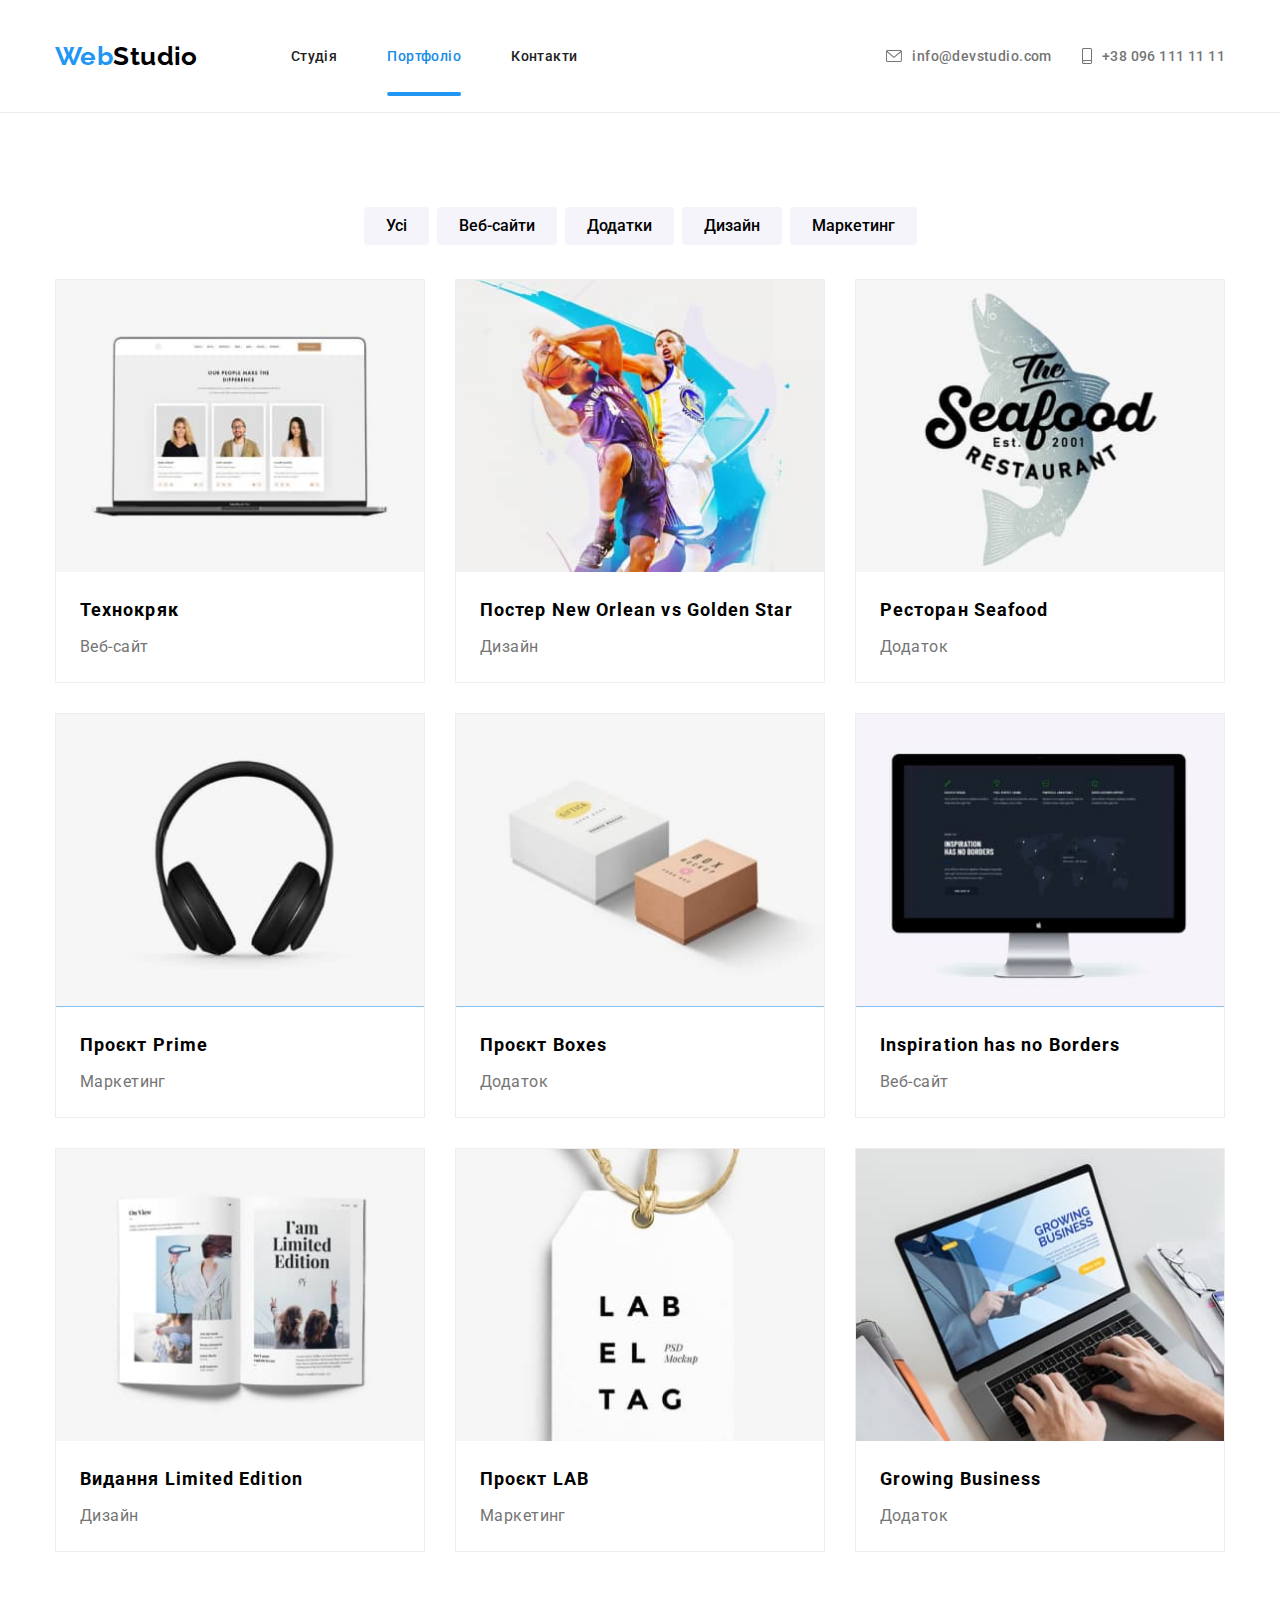
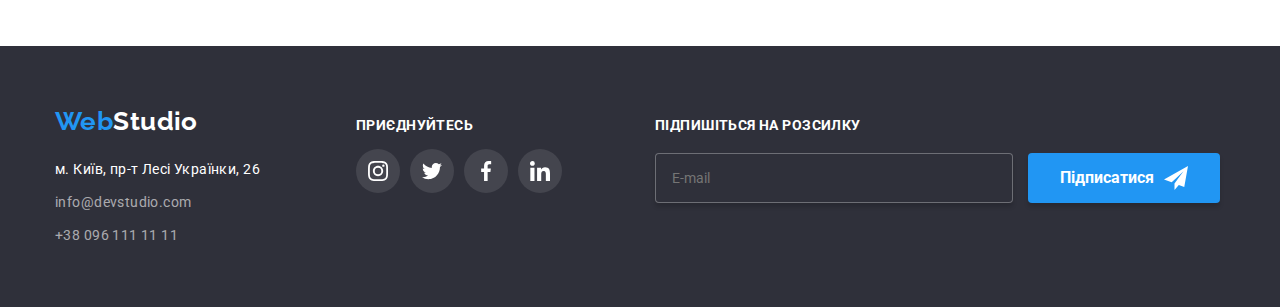
==== commit 85876e47: "smal finish" ====
--- a/portfolio.html
+++ b/portfolio.html
@@ -71,11 +71,25 @@
         <ul class="portfolio-cards">
           <li class="item item-cards">
             <a class="cards-link" href=""> 
-              <div class="overlay-team">  
-            <img class="cards-overlay"
-              src="images/images-portfolio/img.jpg"
-              width="370"
-              alt="Фото Технокряк"/>
+              <div class="overlay-team"> 
+                <picture>
+                <source media="(min-width: 1200px)" 
+                srcset="./images/portfolio/img1@1x.jpg 1x, ./images/portfolio/img1@2x.jpg 2x"/>
+
+                <source media="(min-width: 768px)" 
+                srcset="./images/table-portfolio/img1@1x.jpg 1x, ./images/table-portfolio/img1@2x.jpg 2x"/>
+
+                <source media="(max-width: 767px)" 
+                srcset="./images/mobile-portfolio/img1@1x.jpg 1x, ./images/mobile-portfolio/img1@2x.jpg 2x"/>
+
+             <img class="cards-overlay"
+              src="./images/mobile-portfolio/img1@1x.jpg"
+              alt="Фото Технокряк"
+              width="450"
+              height="294"
+              loading="lazy"/>
+              </picture> 
+            
               <div class="overlay">
             <p class="overlay-text">Ресурс пропонує комплексні пропозиції з різним рівнем функціоналу та сервісів. Все це дозволить відвідувачу отримати вичерпні відомості про компанію чи приватну особу.</p>
             </div>
@@ -89,11 +103,23 @@
           <li class="item item-cards">
             <a class="cards-link" href="">
               <div class="overlay-team">
-            <img
-              src="images/images-portfolio/img(1).jpg"
-              width="370"
+                 <picture>
+                <source media="(min-width: 1200px)" 
+                srcset="./images/portfolio/img2@1x.jpg 1x, ./images/portfolio/img2@2x.jpg 2x"/>
+
+                <source media="(min-width: 768px)" 
+                srcset="./images/table-portfolio/img2@1x.jpg 1x, ./images/table-portfolio/img2@2x.jpg 2x"/>
+
+                <source media="(max-width: 767px)" 
+                srcset="./images/mobile-portfolio/img2@1x.jpg 1x, ./images/mobile-portfolio/img2@2x.jpg 2x"/>
+
+             <img class="cards-overlay"
+              src="./images/mobile-portfolio/img2@1x.jpg"
               alt="Фото Постер New Orlean vs Golden Star"
-            />
+              width="450"
+              height="294"
+              loading="lazy"/>
+              </picture> 
             <div class="overlay">
             <p class="overlay-text">Ресурс пропонує комплексні пропозиції з різним рівнем функціоналу та сервісів. Все це дозволить відвідувачу отримати вичерпні відомості про компанію чи приватну особу.</p>
             </div>
@@ -107,11 +133,23 @@
           <li class="item item-cards">
             <a class="cards-link" href="">
               <div class="overlay-team">
-            <img
-              src="images/images-portfolio/img(2).jpg"
-              width="370"
+                 <picture>
+                <source media="(min-width: 1200px)" 
+                srcset="./images/portfolio/img3@1x.jpg 1x, ./images/portfolio/img3@2x.jpg 2x"/>
+
+                <source media="(min-width: 768px)" 
+                srcset="./images/table-portfolio/img3@1x.jpg 1x, ./images/table-portfolio/img3@2x.jpg 2x"/>
+
+                <source media="(max-width: 767px)" 
+                srcset="./images/mobile-portfolio/img3@1x.jpg 1x, ./images/mobile-portfolio/img3@2x.jpg 2x"/>
+
+             <img class="cards-overlay"
+              src="./images/mobile-portfolio/img3@1x.jpg"
               alt="Фото Ресторан Seafood"
-            />
+              width="450"
+              height="294"
+              loading="lazy"/>
+              </picture> 
             <div class="overlay">
             <p class="overlay-text">Ресурс пропонує комплексні пропозиції з різним рівнем функціоналу та сервісів. Все це дозволить відвідувачу отримати вичерпні відомості про компанію чи приватну особу.</p>
             </div>
@@ -125,11 +163,24 @@
           <li class="item item-cards">
             <a class="cards-link" href="">
               <div class="overlay-team">
-            <img
-              src="images/images-portfolio/img(3).jpg"
-              width="370"
+                <picture>
+                <source media="(min-width: 1200px)" 
+                srcset="./images/portfolio/img4@1x.jpg 1x, ./images/portfolio/img4@2x.jpg 2x"/>
+
+                <source media="(min-width: 768px)" 
+                srcset="./images/table-portfolio/img4@1x.jpg 1x, ./images/table-portfolio/img4@2x.jpg 2x"/>
+
+                <source media="(max-width: 767px)" 
+                srcset="./images/mobile-portfolio/img4@1x.jpg 1x, ./images/mobile-portfolio/img4@2x.jpg 2x"/>
+
+             <img class="cards-overlay"
+              src="./images/mobile-portfolio/img4@1x.jpg"
               alt="Фото Проєкт Prime"
-            />
+              width="450"
+              height="294"
+              loading="lazy"/>
+              </picture> 
+            
             <div class="overlay">
             <p class="overlay-text">Ресурс пропонує комплексні пропозиції з різним рівнем функціоналу та сервісів. Все це дозволить відвідувачу отримати вичерпні відомості про компанію чи приватну особу.</p>
             </div>
@@ -143,11 +194,24 @@
           <li class="item item-cards">
             <a class="cards-link" href="">
               <div class="overlay-team">
-            <img
-              src="images/images-portfolio/img(4).jpg"
-              width="370"
+              <picture>
+                <source media="(min-width: 1200px)" 
+                srcset="./images/portfolio/img5@1x.jpg 1x, ./images/portfolio/img5@2x.jpg 2x"/>
+
+                <source media="(min-width: 768px)" 
+                srcset="./images/table-portfolio/img5@1x.jpg 1x, ./images/table-portfolio/img5@2x.jpg 2x"/>
+
+                <source media="(max-width: 767px)" 
+                srcset="./images/mobile-portfolio/img5@1x.jpg 1x, ./images/mobile-portfolio/img5@2x.jpg 2x"/>
+
+             <img class="cards-overlay"
+              src="./images/mobile-portfolio/img5@1x.jpg"
               alt="Фото Проєкт Boxes"
-            />
+              width="450"
+              height="294"
+              loading="lazy"/>
+              </picture>
+            
             <div class="overlay">
             <p class="overlay-text">Ресурс пропонує комплексні пропозиції з різним рівнем функціоналу та сервісів. Все це дозволить відвідувачу отримати вичерпні відомості про компанію чи приватну особу.</p>
             </div>
@@ -161,11 +225,24 @@
           <li class="item item-cards">
             <a class="cards-link" href="">
               <div class="overlay-team">
-            <img
-              src="images/images-portfolio/img(5).jpg"
-              width="370"
+                <picture>
+                <source media="(min-width: 1200px)" 
+                srcset="./images/portfolio/img6@1x.jpg 1x, ./images/portfolio/img6@2x.jpg 2x"/>
+
+                <source media="(min-width: 768px)" 
+                srcset="./images/table-portfolio/img6@1x.jpg 1x, ./images/table-portfolio/img6@2x.jpg 2x"/>
+
+                <source media="(max-width: 767px)" 
+                srcset="./images/mobile-portfolio/img6@1x.jpg 1x, ./images/mobile-portfolio/img6@2x.jpg 2x"/>
+
+             <img class="cards-overlay"
+              src="./images/mobile-portfolio/img6@1x.jpg"
               alt="Фото Inspiration has no Borders"
-            />
+              width="450"
+              height="294"
+              loading="lazy"/>
+              </picture>
+            
             <div class="overlay">
             <p class="overlay-text">Ресурс пропонує комплексні пропозиції з різним рівнем функціоналу та сервісів. Все це дозволить відвідувачу отримати вичерпні відомості про компанію чи приватну особу.</p>
             </div>
@@ -179,11 +256,24 @@
           <li class="item item-cards">
             <a class="cards-link" href="">
               <div class="overlay-team">
-            <img
-              src="images/images-portfolio/img(6).jpg"
-              width="370"
+                <picture>
+                <source media="(min-width: 1200px)" 
+                srcset="./images/portfolio/img7@1x.jpg 1x, ./images/portfolio/img7@2x.jpg 2x"/>
+
+                <source media="(min-width: 768px)" 
+                srcset="./images/table-portfolio/img7@1x.jpg 1x, ./images/table-portfolio/img7@2x.jpg 2x"/>
+
+                <source media="(max-width: 767px)" 
+                srcset="./images/mobile-portfolio/img7@1x.jpg 1x, ./images/mobile-portfolio/img7@2x.jpg 2x"/>
+
+             <img class="cards-overlay"
+              src="./images/mobile-portfolio/img7@1x.jpg"
               alt="Фото Видання Limited Edition"
-            />
+              width="450"
+              height="294"
+              loading="lazy"/>
+              </picture>
+            
             <div class="overlay">
             <p class="overlay-text">Ресурс пропонує комплексні пропозиції з різним рівнем функціоналу та сервісів. Все це дозволить відвідувачу отримати вичерпні відомості про компанію чи приватну особу.</p>
             </div>
@@ -197,11 +287,24 @@
           <li class="item item-cards">
             <a class="cards-link" href="">
               <div class="overlay-team">
-            <img
-              src="images/images-portfolio/img(7).jpg"
-              width="370"
+                <picture>
+                <source media="(min-width: 1200px)" 
+                srcset="./images/portfolio/img8@1x.jpg 1x, ./images/portfolio/img8@2x.jpg 2x"/>
+
+                <source media="(min-width: 768px)" 
+                srcset="./images/table-portfolio/img8@1x.jpg 1x, ./images/table-portfolio/img8@2x.jpg 2x"/>
+
+                <source media="(max-width: 767px)" 
+                srcset="./images/mobile-portfolio/img8@1x.jpg 1x, ./images/mobile-portfolio/img8@2x.jpg 2x"/>
+
+             <img class="cards-overlay"
+              src="./images/mobile-portfolio/img8@1x.jpg"
               alt="Фото Проєкт LAB"
-            />
+              width="450"
+              height="294"
+              loading="lazy"/>
+              </picture>
+            
             <div class="overlay">
             <p class="overlay-text">Ресурс пропонує комплексні пропозиції з різним рівнем функціоналу та сервісів. Все це дозволить відвідувачу отримати вичерпні відомості про компанію чи приватну особу.</p>
             </div>
@@ -215,11 +318,23 @@
           <li class="item item-cards">
             <a class="cards-link" href="">
               <div class="overlay-team">
-            <img
-              src="images/images-portfolio/img(8).jpg"
-              width="370"
+                <picture>
+                <source media="(min-width: 1200px)" 
+                srcset="./images/portfolio/img9@1x.jpg 1x, ./images/portfolio/img9@2x.jpg 2x"/>
+
+                <source media="(min-width: 768px)" 
+                srcset="./images/table-portfolio/img9@1x.jpg 1x, ./images/table-portfolio/img9@2x.jpg 2x"/>
+
+                <source media="(max-width: 767px)" 
+                srcset="./images/mobile-portfolio/img9@1x.jpg 1x, ./images/mobile-portfolio/img9@2x.jpg 2x"/>
+
+             <img class="cards-overlay"
+              src="./images/mobile-portfolio/img9@1x.jpg"
               alt="Фото Growing Business"
-            />
+              width="450"
+              height="294"
+              loading="lazy"/>
+              </picture>
             <div class="overlay">
             <p class="overlay-text">Ресурс пропонує комплексні пропозиції з різним рівнем функціоналу та сервісів. Все це дозволить відвідувачу отримати вичерпні відомості про компанію чи приватну особу.</p>
             </div>
--- a/css/main.min.css
+++ b/css/main.min.css
@@ -1 +1 @@
-.wigualy-hidden{visibility:hidden;pointer-events:none;position:absolute}:root{--header-backgr-color: #ECECEC;--main-padge-text-color: #212121;--main-font-family: "Roboto", sans-serif;--secondary-padge-color: #757575;--secondary-font-family: "Raleway", sans-serif;--color-btm-logo: #2196F3;--color-with: #FFFFFF;--main-background-color: #F5F5F5;--active-color-btm: #188CE8;--footer-back: #2F303A;--footer-color-registr: rgba(255, 255, 255, 0.6);--btm-portf-back: #F5F4FA;--secondary-bgr: #2F303A;--bg-img: #C4C4C4;--icons-color: #AFB1B8;--icons-border-color: #2196F3;--animation-overlay: 250ms cubic-bezier(0.4, 0, 0.2, 1)}body{font-family:var(--main-font-family);color:var(--main-padge-color);letter-spacing:.03em;background-color:var(--color-with);font-size:14px}ul{list-style:none;padding:0;margin:0}h1,h2,h3,p{padding:0;margin:0}img{display:block;max-width:100%;height:auto}.container{padding-left:15px;padding-right:15px}@media screen and (min-width: 480px){.container{width:480px}}@media screen and (min-width: 768px){.container{width:768px}}@media screen and (min-width: 1200px){.container{width:1200px}}.section{padding-bottom:60px}@media screen and (min-width: 1200px){.section{padding-bottom:94px}}.header{border-bottom:1px solid #ececec;padding-top:16px;padding-bottom:16px}@media screen and (max-width: 767px){.header{display:-webkit-box;display:-ms-flexbox;display:flex}}.header__navigation{display:-webkit-box;display:-ms-flexbox;display:flex;-webkit-box-align:center;-ms-flex-align:center;align-items:center}.navigation{display:-webkit-box;display:-ms-flexbox;display:flex;-webkit-box-align:center;-ms-flex-align:center;align-items:center}@media screen and (max-width: 767px){.nav__list{display:none}}@media screen and (min-width: 768px){.nav__list{display:-webkit-box;display:-ms-flexbox;display:flex}}@media screen and (max-width: 767px){.nav__item{display:none}}@media screen and (min-width: 768px){.nav__item{margin-left:50px}}.nav__list .nav__item:first-child{margin-left:0px}.logo{margin-right:93px;font-family:var(--secondary-font-family);color:#000;font-weight:700;font-size:26px;line-height:1.1923076923;text-decoration:none;display:inline}.logo__allocate{color:var(--color-btm-logo);font-family:var(--secondary-font-family)}.nav__link{position:relative;display:block;font-weight:500;line-height:1.1428571429;text-decoration:none;color:var(--main-padge-text-color);padding-top:32px;padding-bottom:32px;-webkit-transition:color var(--animation-overlay);transition:color var(--animation-overlay)}.nav__link:hover{color:var(--color-btm-logo)}.nav__link:focus{color:var(--color-btm-logo)}.in-line{color:var(--active-color-btm)}.nav__link.in-line::after{content:"";position:absolute;left:50%;bottom:0;-webkit-transform:translateX(-50%);transform:translateX(-50%);display:block;width:100%;height:4px;border-radius:2px;background-color:var(--color-btm-logo)}.contacs{margin-left:auto}@media screen and (min-width: 1200px){.contacs{display:-webkit-box;display:-ms-flexbox;display:flex}}.contacs .nav__item{margin-left:30px}.contacs .nav__item:first-child{margin-bottom:10px}@media screen and (min-width: 1200px){.contacs .nav__item:first-child{margin-left:0;margin-bottom:0}}.contacs__phone{padding:auto;height:16px;width:10px;fill:currentColor}.contacs__mail{fill:currentColor;width:16px;height:12px}.contacs__link{display:-webkit-box;display:-ms-flexbox;display:flex;color:var(--secondary-padge-color);font-weight:500;line-height:1.1428571429;text-decoration:none;font-style:normal;-webkit-box-align:center;-ms-flex-align:center;align-items:center;gap:10px;-webkit-transition:color var(--animation-overlay);transition:color var(--animation-overlay)}.contacs__link:hover{color:var(--color-btm-logo)}.contacs__link:focus{color:var(--color-btm-logo)}.menu{display:-webkit-box;display:-ms-flexbox;display:flex;padding:0;margin:0;list-style:none}@media(max-width: 767px){.menu{display:none}}.menu .link{padding:10px;color:inherit;text-decoration:none}.menu .link:hover,.menu .link:focus{text-decoration:underline}.menu-toggle{min-height:40px;min-width:40px;display:-webkit-box;display:-ms-flexbox;display:flex;-webkit-box-align:center;-ms-flex-align:center;align-items:center;-webkit-box-pack:center;-ms-flex-pack:center;justify-content:center;margin-left:auto;padding:0;background-color:rgba(0,0,0,0);cursor:pointer;border:none;border-radius:50%;outline:none}@media(min-width: 768px){.menu-toggle{display:none}}.menu-toggle:hover,.menu-toggle:focus{background-color:rgba(0,0,0,.1)}.menu-container{position:fixed;display:-webkit-box;display:-ms-flexbox;display:flex;-webkit-box-orient:vertical;-webkit-box-direction:normal;-ms-flex-direction:column;flex-direction:column;top:0;left:0;width:100vw;height:100vh;padding:32px;background-color:var(--main-background-color);z-index:999;-webkit-transform:translateX(100%);transform:translateX(100%);-webkit-transition:-webkit-transform 250ms ease-in-out;transition:-webkit-transform 250ms ease-in-out;transition:transform 250ms ease-in-out;transition:transform 250ms ease-in-out, -webkit-transform 250ms ease-in-out}.menu-container.is-open{-webkit-transform:translateX(0);transform:translateX(0)}.menu-container .menu-toggle{position:absolute;top:16px;right:16px;color:#fff}.mobile-menu{padding:0;margin:0;list-style:none;margin-bottom:auto}.mobile-menu .link{display:block;padding:10px;color:#fff;text-decoration:none}.mobile-menu__social{display:-webkit-box;display:-ms-flexbox;display:flex;gap:10px;width:356px}.mobile-menu__link{font-style:normal;font-weight:500;font-size:40px;line-height:1.175;letter-spacing:.02em;text-decoration:none;color:var(--main-padge-text-color)}.in-line{color:var(--active-color-btm)}.mobile-menu__item:not(:last-child),.mobile-menu__contacts__item:not(:last-child){margin-bottom:32px}.mobile-menu__contacs__phone{font-style:normal;font-weight:500;font-size:34px;line-height:1.1764705882;text-decoration:none;color:var(--color-btm-logo)}.mobile-menu__contacs__mail{font-style:normal;font-weight:500;font-size:24px;line-height:1.1666666667;letter-spacing:.02em;text-decoration:none;color:var(--secondary-padge-color)}.mobile-menu__contacts{margin-bottom:64px}.mobile-menu__social__link{font-style:normal;font-weight:500;font-size:18px;line-height:1.2222222222;text-decoration:none;color:var(--color-btm-logo)}.mobile-menu__social-cane{-webkit-box-pack:" ";-ms-flex-pack:" ";justify-content:" ";height:22px;border:1px solid rgba(33,33,33,.2)}.menu__icon-close{position:absolute;width:40px;-webkit-transition:fill var(--animation-overlay);transition:fill var(--animation-overlay)}.menu__icon-close:hover{fill:var(--color-btm-logo)}.menu__icon-close:focus{fill:var(--color-btm-logo)}.menu__icon{margin-right:15px;width:40px;-webkit-transition:fill var(--animation-overlay);transition:fill var(--animation-overlay)}.menu__icon:hover{fill:var(--color-btm-logo)}.menu__icon:focus{fill:var(--color-btm-logo)}.hero{max-width:1600px;margin:0px auto;margin-bottom:60px;padding:200px 0px;text-align:center;background-color:var(--bg-img);background-image:-webkit-gradient(linear, left top, left bottom, from(rgba(47, 48, 58, 0.4)), to(rgba(47, 48, 58, 0.4))),url(../images/baground.jpg);background-image:linear-gradient(rgba(47, 48, 58, 0.4), rgba(47, 48, 58, 0.4)),url(../images/baground.jpg);background-repeat:no-repeat;background-position:center}@media screen and (min-width: 1200px){.hero{margin-bottom:94px}}.hero__title{color:var(--color-with);font-weight:900;font-size:44px;line-height:1.3636363636;letter-spacing:.06em;text-transform:uppercase;width:696px;margin-bottom:30px;margin-left:auto;margin-right:auto}.hero__btm{font-weight:700;font-size:16px;line-height:30px;-webkit-box-align:center;-ms-flex-align:center;align-items:center;cursor:pointer;color:var(--color-with);background-color:var(--color-btm-logo);border-radius:4px;border:inherit;padding:10px 32px;-webkit-transition:background-color var(--animation-overlay);transition:background-color var(--animation-overlay)}.hero__btm:hover{background-color:var(--active-color-btm)}.hero__btm:focus{background-color:var(--active-color-btm)}@media screen and (min-width: 768px){.features__list{display:-webkit-box;display:-ms-flexbox;display:flex;-ms-flex-wrap:wrap;flex-wrap:wrap}}@media screen and (min-width: 1200px){.features__list{display:-webkit-box;display:-ms-flexbox;display:flex;-ms-flex-wrap:nowrap;flex-wrap:nowrap}}.features__item{margin-bottom:30px}@media screen and (min-width: 768px){.features__item{margin-right:30px;margin-bottom:30px;width:354px}}@media screen and (min-width: 1200px){.features__item{margin-right:0px;margin-bottom:0px}}@media screen and (max-width: 767px){.features__item:last-child{margin-bottom:0px}}@media screen and (min-width: 768px){.features__item:nth-child(2n){margin-right:0px}}@media screen and (min-width: 768px){.features__item:nth-child(1n+3){margin-bottom:0px}}.features__wrapper{background-color:var(--btm-portf-back);height:120px;display:-webkit-box;display:-ms-flexbox;display:flex;-webkit-box-pack:center;-ms-flex-pack:center;justify-content:center;-webkit-box-align:center;-ms-flex-align:center;align-items:center;margin-bottom:30px;border-radius:4px}@media screen and (min-width: 1200px){.features__list .features__item{width:270px;margin-left:30px}}@media screen and (min-width: 1200px){.features__list .features__item:first-child{margin-left:0px}}.features__title{margin-bottom:10px;font-size:14px;line-height:1.1428571429;text-transform:uppercase}@media screen and (max-width: 767px){.features__title{text-align:center}}.features__text{line-height:1.7142857143;color:var(--secondary-padge-color)}@media screen and (max-width: 1199px){.wo-we-do{display:none}}.wo-we-do__title{font-size:36px;line-height:1.1666666667;text-align:center;margin-bottom:50px}.wo-we-do__title__cards .wo-we-do__cards__item{margin-left:30px}.wo-we-do__title__cards .wo-we-do__cards__item:first-child{margin-left:0px}.wo-we-do__title__cards{display:-webkit-box;display:-ms-flexbox;display:flex}.wo-we-do__cards__item{position:relative;-webkit-transition:-webkit-box-shadow var(--animation-overlay);transition:-webkit-box-shadow var(--animation-overlay);transition:box-shadow var(--animation-overlay);transition:box-shadow var(--animation-overlay), -webkit-box-shadow var(--animation-overlay)}.wo-we-do__cards__thumb{position:absolute;display:-webkit-box;display:-ms-flexbox;display:flex;-webkit-box-align:center;-ms-flex-align:center;align-items:center;-webkit-box-pack:center;-ms-flex-pack:center;justify-content:center;bottom:0;width:100%;height:70px;background:rgba(47,48,58,.8)}.wo-we-do__cards__text{font-weight:700;font-size:14px;line-height:1.1428571429;letter-spacing:.03em;text-transform:uppercase;color:var(--color-with)}.our-team__title{font-size:36px;line-height:1.1666666667;text-align:center;margin-bottom:30px}@media screen and (min-width: 1200px){.our-team__title{margin-bottom:50px}}.our-team{background-color:var(--btm-portf-back)}@media screen and (min-width: 768px){.our-team__cards{display:-webkit-box;display:-ms-flexbox;display:flex;-ms-flex-wrap:wrap;flex-wrap:wrap}}@media screen and (min-width: 1200px){.our-team__cards{-ms-flex-wrap:nowrap;flex-wrap:nowrap}}.our-team__iteam{width:450px;-webkit-box-shadow:0px 1px 3px rgba(0,0,0,.12),0px 1px 1px rgba(0,0,0,.14),0px 2px 1px rgba(0,0,0,.2);box-shadow:0px 1px 3px rgba(0,0,0,.12),0px 1px 1px rgba(0,0,0,.14),0px 2px 1px rgba(0,0,0,.2);border-radius:0px 0px 4px 4px}@media screen and (min-width: 1200px){.our-team__iteam{width:270px;margin-left:30px}.our-team__iteam:first-child{margin-left:0px}}.our-team__iteam{margin-bottom:30px}.our-team__iteam:last-child{margin-bottom:60px}@media screen and (min-width: 768px){.our-team__iteam{margin-right:30px;margin-bottom:30px;width:354px}}@media screen and (min-width: 1200px){.our-team__iteam{margin-right:0px;margin-bottom:0px}}@media screen and (min-width: 768px){.our-team__iteam:nth-child(2n){margin-right:0px}}@media screen and (min-width: 768px){.our-team__iteam:nth-child(1n+3){margin-bottom:0px}}.team-name{margin-bottom:10px;font-weight:500;font-size:16px;line-height:1.1875}.team-name-div{padding:30px 30px;text-align:center;background-color:var(--color-with)}.team-social{display:-webkit-box;display:-ms-flexbox;display:flex;text-align:center;-webkit-box-pack:center;-ms-flex-pack:center;justify-content:center;margin-top:16px;gap:10px}.social{width:44px;height:44px}.social-link{display:-webkit-box;display:-ms-flexbox;display:flex;-webkit-box-align:center;-ms-flex-align:center;align-items:center;-webkit-box-pack:center;-ms-flex-pack:center;justify-content:center;width:100%;height:100%;color:var(--icons-color);border-radius:50%;-webkit-transition:color var(--animation-overlay),background-color var(--animation-overlay);transition:color var(--animation-overlay),background-color var(--animation-overlay)}.social-link:hover{color:var(--color-with);background-color:var(--icons-border-color)}.social-link:focus{color:var(--color-with);background-color:var(--icons-border-color)}.team-social-icon{fill:currentColor}.team-profession{font-size:16px;line-height:1.1875;color:var(--secondary-padge-color)}.clients__title{font-size:36px;line-height:1.1666666667;text-align:center;margin-bottom:50px}@media screen and (min-width: 1200px){.clients__title{margin-bottom:30px}}.clients__box{display:-webkit-box;display:-ms-flexbox;display:flex;-webkit-box-align:center;-ms-flex-align:center;align-items:center;-webkit-box-pack:center;-ms-flex-pack:center;justify-content:center;width:100%;height:100%;border:1px solid var(--icons-color);color:var(--icons-color);border-radius:4px;-webkit-transition:color var(--animation-overlay),border var(--animation-overlay);transition:color var(--animation-overlay),border var(--animation-overlay)}.clients__box:hover{color:var(--icons-border-color);border:1px solid var(--icons-border-color)}.clients__box:focus{color:var(--icons-border-color);border:1px solid var(--icons-border-color)}.clients__list{display:-webkit-box;display:-ms-flexbox;display:flex;-ms-flex-wrap:wrap;flex-wrap:wrap}@media screen and (min-width: 1200px){.clients__list{-ms-flex-wrap:nowrap;flex-wrap:nowrap;text-align:center}}.clients__iteam{width:210px;height:92px;margin-right:30px}@media screen and (max-width: 1199px){.clients__iteam{margin-bottom:30px}}@media screen and (min-width: 480px)and (max-width: 767px){.clients__iteam:nth-child(2n){margin-right:0px}.clients__iteam:nth-child(1n+5){margin-bottom:0px}}@media screen and (min-width: 768px)and (max-width: 1199px){.clients__iteam{width:226px}.clients__iteam:nth-child(3n){margin-right:0px}.clients__iteam:nth-child(1n+4){margin-bottom:0px}}@media screen and (min-width: 1200px){.clients__iteam{width:170px}}.list__icons{fill:currentColor}.footer{padding-top:60px;padding-bottom:60px;background-color:var(--footer-back)}.footer .logo{color:var(--color-with);display:inline-block;margin-bottom:20px}@media screen and (max-width: 1199px){.footer .logo{margin-right:0;margin-bottom:28px}}.footer__section{-ms-flex-wrap:wrap;flex-wrap:wrap;text-align:center;-webkit-box-pack:center;-ms-flex-pack:center;justify-content:center}@media screen and (min-width: 768px){.footer__section{display:-webkit-box;display:-ms-flexbox;display:flex;-ms-flex-wrap:wrap;flex-wrap:wrap;text-align:center;-webkit-box-pack:center;-ms-flex-pack:center;justify-content:center;-webkit-box-align:baseline;-ms-flex-align:baseline;align-items:baseline}}@media screen and (min-width: 1200px){.footer__section{display:-webkit-box;display:-ms-flexbox;display:flex;-ms-flex-wrap:nowrap;flex-wrap:nowrap;text-align:left;-webkit-box-align:baseline;-ms-flex-align:baseline;align-items:baseline}}.logo__allocate{color:var(--color-btm-logo);font-family:var(--secondary-font-family)}.adress-nav_adress{color:var(--color-with);line-height:1.7142857143;text-decoration:none;font-style:normal}.footer__adress-nav-box{margin-bottom:60px;min-width:232px}@media screen and (min-width: 1200px){.footer__adress-nav-box{min-width:231px;margin-bottom:0px}}.footer__adress-nav .adress-nav__iteam{font-style:normal;font-weight:400;font-size:14px;line-height:1.7142857143;letter-spacing:.03em;color:var(--color-with);text-decoration:none;margin-top:9px}.footer__adress-nav .adress-nav__iteam:first-child{margin-top:0px}.adress-nav__support{line-height:1.7142857143;color:var(--footer-color-registr);text-decoration:none;font-style:normal;-webkit-transition:color var(--animation-overlay);transition:color var(--animation-overlay)}.adress-nav__support:hover{color:var(--color-btm-logo)}.adress-nav__support:focus{color:var(--color-btm-logo)}.footer__social-links{min-width:206px}@media screen and (min-width: 768px){.footer__social-links{margin-left:165px}}@media screen and (min-width: 1200px){.footer__social-links{margin-left:70px}}.social-links__list{display:-webkit-box;display:-ms-flexbox;display:flex;text-align:center;-webkit-box-pack:center;-ms-flex-pack:center;justify-content:center;margin-top:16px;gap:10px;margin-bottom:60px}@media screen and (min-width: 1200px){.social-links__list{margin-bottom:0px}}.social-links__link{display:-webkit-box;display:-ms-flexbox;display:flex;-webkit-box-align:center;-ms-flex-align:center;align-items:center;-webkit-box-pack:center;-ms-flex-pack:center;justify-content:center;width:44px;height:44px;background-color:rgba(255,255,255,.1);color:var(--color-with);border-radius:50%;margin-left:10px;-webkit-transition:color var(--animation-overlay),background-color var(--animation-overlay);transition:color var(--animation-overlay),background-color var(--animation-overlay)}.social-links__link:first-child{margin-left:0px}.social-links__link:hover,.social-links__link:focus{background-color:var(--icons-border-color)}.social-links__text{font-family:"Roboto";color:var(--color-with);font-style:normal;font-weight:700;font-size:14px;line-height:1.1428571429;letter-spacing:.03em;text-transform:uppercase;max-height:16px}.social-links__icon{fill:currentColor}@media screen and (min-width: 1200px){.footer__mailing-list{min-width:570px;margin-left:93px}}.mailing-list__text{font-family:"Roboto";color:var(--color-with);font-style:normal;font-weight:700;font-size:14px;line-height:1.1428571429;letter-spacing:.03em;text-transform:uppercase;max-height:16px}.mailing-list__form{margin-top:20px}.mailing-list__btn{display:block;margin:auto;font-weight:700;font-size:16px;line-height:1.875;-webkit-box-align:center;-ms-flex-align:center;align-items:center;cursor:pointer;color:var(--color-with);background-color:var(--color-btm-logo);border-radius:4px;border:inherit;padding:10px 32px;-webkit-box-shadow:0px 4px 4px rgba(0,0,0,.15);box-shadow:0px 4px 4px rgba(0,0,0,.15);border-radius:4px;-webkit-transition:background-color var(--animation-overlay);transition:background-color var(--animation-overlay)}@media screen and (min-width: 1200px){.mailing-list__btn{display:-webkit-inline-box;display:-ms-inline-flexbox;display:inline-flex;text-align:center;-webkit-box-pack:center;-ms-flex-pack:center;justify-content:center}}.mailing-list__btn:hover{background-color:var(--active-color-btm)}.mailing-list__btn:focus{background-color:var(--active-color-btm)}.mailing-list__icon{margin-left:10px}.mailing-list__mail{padding-left:16px;padding-right:16px;width:450px;height:50px;color:var(--color-with);background-color:var(--footer-back);border:1px solid rgba(255,255,255,.3);-webkit-box-shadow:0px 4px 4px rgba(0,0,0,.15);box-shadow:0px 4px 4px rgba(0,0,0,.15);border-radius:4px;-webkit-transition:border var(--animation-overlay);transition:border var(--animation-overlay)}@media screen and (max-width: 1199px){.mailing-list__mail{margin-bottom:20px}}@media screen and (min-width: 1200px){.mailing-list__mail{width:358px;margin-right:12px}}.mailing-list__mail:focus{border:1px solid var(--color-with)}.backdrop{position:fixed;top:0;left:0;opacity:1;width:100%;height:100%;background-color:rgba(0,0,0,.2);-webkit-transition:opacity var(--animation-overlay),scale var(--animation-overlay);transition:opacity var(--animation-overlay),scale var(--animation-overlay)}.backdrop.is-hidden{opacity:0;visibility:hidden;pointer-events:none}.modal{padding:40px;position:absolute;top:50%;left:50%;-webkit-transform:translate(-50%, -50%);transform:translate(-50%, -50%);scale:1;min-width:528px;background-color:var(--color-with)}.btm-modal{position:absolute;top:8px;right:8px;width:30px;display:-webkit-inline-box;display:-ms-inline-flexbox;display:inline-flex;-webkit-box-align:center;-ms-flex-align:center;align-items:center;-webkit-box-pack:center;-ms-flex-pack:center;justify-content:center;height:30px;padding:0;border-radius:50%;border:1px solid rgba(0,0,0,.1);background-color:var(--color-with);color:var(--main-padge-text-color);cursor:pointer}.btm-modal:focus{color:var(--color-btm-logo)}.btm-modal:hover{color:var(--color-btm-logo)}.modal-text{font-weight:700;font-size:20px;line-height:1.15;text-align:center;letter-spacing:.03em;color:var(--main-padge-text-color);margin-bottom:12px}.modal-svg{fill:currentColor}.modal-box{margin-bottom:20px}.form-box{position:relative;margin-bottom:10px}.modal-icons{position:absolute;top:50%;left:12px;-webkit-transform:translateY(-50%);transform:translateY(-50%);-webkit-transition:fill var(--animation-overlay);transition:fill var(--animation-overlay)}.lable-text{display:block;margin-bottom:4px;font-weight:400;font-size:12px;line-height:1.1666666667;letter-spacing:.01em;color:var(--secondary-padge-color)}.modal__form{width:100%;height:40px;border-radius:4px;padding-left:42px;padding-right:42px;border:1px solid rgba(33,33,33,.2);outline:1px solid rgba(0,0,0,0);-webkit-transition:border var(--animation-overlay);transition:border var(--animation-overlay)}.modal__form:focus{border:1px solid var(--color-btm-logo)}.modal__form:focus+.modal-icons{fill:var(--color-btm-logo)}.modal-comment{display:block;width:100%;height:120px;resize:none;padding:12px 16px;border:1px solid rgba(33,33,33,.2);border-radius:4px;outline:1px solid rgba(0,0,0,0);-webkit-transition:outline var(--animation-overlay);transition:outline var(--animation-overlay)}.modal-comment:focus{outline:1px solid var(--color-btm-logo)}.modal-checkbox-box{margin-bottom:30px}.box-fix{display:-webkit-box;display:-ms-flexbox;display:flex;-webkit-box-pack:center;-ms-flex-pack:center;justify-content:center;-webkit-box-align:center;-ms-flex-align:center;align-items:center;gap:8px}.modal-checkbox-text{position:relative;font-weight:400;font-size:14px;line-height:1.7142857143;letter-spacing:.03em;color:var(--secondary-padge-color)}.modal-checkbox-link{color:var(--icons-border-color)}.modal-checkbox{-webkit-appearance:none;-moz-appearance:none;appearance:none}.special-icon{position:relative;-webkit-box-pack:" ";-ms-flex-pack:" ";justify-content:" ";width:16px;height:15px;border-radius:2px;border:solid 2px var(--main-padge-text-color);-webkit-transition:border var(--animation-overlay);transition:border var(--animation-overlay)}.checkbox-icon{position:absolute;left:50%;top:10%;-webkit-transform:translate(-50%);transform:translate(-50%);border:.2px;visibility:hidden;-webkit-transition:visibility var(--animation-overlay);transition:visibility var(--animation-overlay)}.modal-checkbox:checked~.special-icon{background-color:var(--color-btm-logo);border:solid 2px var(--color-btm-logo)}.modal-checkbox:checked~.special-icon>.checkbox-icon{visibility:visible}.modal-btm{display:block;margin-left:auto;margin-right:auto}.portfolio{padding-top:60px}@media screen and (min-width: 1200px){.portfolio{padding-top:94px}}.filter-list{display:-webkit-box;display:-ms-flexbox;display:flex;-webkit-box-pack:center;-ms-flex-pack:center;justify-content:center;margin-bottom:40px}@media screen and (max-width: 767px){.filter-list{-ms-flex-wrap:wrap;flex-wrap:wrap;-webkit-box-pack:left;-ms-flex-pack:left;justify-content:left;width:320px}}@media screen and (min-width: 768px){.filter-list{margin-bottom:14px}}@media screen and (min-width: 1200px){.filter-list{margin-bottom:34px}}.filter-list__iteam{margin-left:8px}@media screen and (max-width: 767px){.filter-list__iteam:nth-child(4n){margin-left:0px}}.filter-list__iteam:first-child{margin-left:0px}.filter-list__btn{border:none;padding:6px 22px;border-radius:4px;background:#f5f4fa;border-color:inherit}.filter-list__btn{font-weight:500;font-size:16px;line-height:26px;background-color:var(--btm-portf-back);cursor:pointer;-webkit-transition:color var(--animation-overlay),background-color var(--animation-overlay),-webkit-box-shadow var(--animation-overlay);transition:color var(--animation-overlay),background-color var(--animation-overlay),-webkit-box-shadow var(--animation-overlay);transition:color var(--animation-overlay),background-color var(--animation-overlay),box-shadow var(--animation-overlay);transition:color var(--animation-overlay),background-color var(--animation-overlay),box-shadow var(--animation-overlay),-webkit-box-shadow var(--animation-overlay)}.filter-list__btn:hover{background-color:var(--color-btm-logo);color:var(--color-with);-webkit-box-shadow:0px 3px 1px rgba(0,0,0,.1),0px 1px 2px rgba(0,0,0,.08),0px 2px 2px rgba(0,0,0,.12);box-shadow:0px 3px 1px rgba(0,0,0,.1),0px 1px 2px rgba(0,0,0,.08),0px 2px 2px rgba(0,0,0,.12)}.filter-list__btn:focus{background-color:var(--color-btm-logo);color:var(--color-with);-webkit-box-shadow:0px 3px 1px rgba(0,0,0,.1),0px 1px 2px rgba(0,0,0,.08),0px 2px 2px rgba(0,0,0,.12);box-shadow:0px 3px 1px rgba(0,0,0,.1),0px 1px 2px rgba(0,0,0,.08),0px 2px 2px rgba(0,0,0,.12)}.portfolio-cards{display:-webkit-box;display:-ms-flexbox;display:flex;-ms-flex-wrap:wrap;flex-wrap:wrap}.portfolio-cards .item{width:450px;margin-bottom:30px;border:1px solid #eee}@media screen and (min-width: 768px){.portfolio-cards .item{margin-right:30px;width:354px}}@media screen and (min-width: 1200px){.portfolio-cards .item{width:370px;margin-right:30px}}@media screen and (min-width: 768px)and (max-width: 1199px){.portfolio-cards .item:nth-child(2n){margin-right:0px}}@media screen and (min-width: 768px)and (max-width: 1199px){.portfolio-cards .item:nth-child(9n){margin-right:0px;margin-bottom:0}}@media screen and (min-width: 1200px){.portfolio-cards .item:nth-child(3n){margin-right:0px}}@media screen and (min-width: 1200px){.portfolio-cards .item:nth-child(1n+7){margin-bottom:0px}}.cards-link{color:var(--main-padge-color);text-decoration:none}.portfolio-cards-text{padding:20px 24px}.portfolio-title{margin-bottom:4px;font-size:18px;line-height:2;letter-spacing:.06em}.portfolio-text{font-size:16px;line-height:1.875;color:var(--secondary-padge-color)}.item-cards:hover{-webkit-box-shadow:0px 1px 1px rgba(0,0,0,.12),0px 4px 4px rgba(0,0,0,.06),1px 4px 6px rgba(0,0,0,.16);box-shadow:0px 1px 1px rgba(0,0,0,.12),0px 4px 4px rgba(0,0,0,.06),1px 4px 6px rgba(0,0,0,.16);-webkit-transform:translateY(0%);transform:translateY(0%)}.overlay-team{position:relative;overflow:hidden}.overlay{position:absolute;width:100%;height:100%;top:0;left:0;padding:63px 24px;background-color:rgba(33,150,243,.9);-webkit-transform:translateY(100%);transform:translateY(100%);-webkit-transition:-webkit-transform var(--animation-overlay);transition:-webkit-transform var(--animation-overlay);transition:transform var(--animation-overlay);transition:transform var(--animation-overlay), -webkit-transform var(--animation-overlay)}.overlay-text{font-weight:400;font-size:18px;line-height:1.5555555556;letter-spacing:.03em;color:var(--color-with)}.item-cards:hover .overlay{-webkit-transform:translateY(0%);transform:translateY(0%)}/*# sourceMappingURL=main.min.css.map */+.wigualy-hidden{visibility:hidden;pointer-events:none;position:absolute}:root{--header-backgr-color: #ECECEC;--main-padge-text-color: #212121;--main-font-family: "Roboto", sans-serif;--secondary-padge-color: #757575;--secondary-font-family: "Raleway", sans-serif;--color-btm-logo: #2196F3;--color-with: #FFFFFF;--main-background-color: #F5F5F5;--active-color-btm: #188CE8;--footer-back: #2F303A;--footer-color-registr: rgba(255, 255, 255, 0.6);--btm-portf-back: #F5F4FA;--secondary-bgr: #2F303A;--bg-img: #C4C4C4;--icons-color: #AFB1B8;--icons-border-color: #2196F3;--animation-overlay: 250ms cubic-bezier(0.4, 0, 0.2, 1)}body{font-family:var(--main-font-family);color:var(--main-padge-color);letter-spacing:.03em;background-color:var(--color-with);font-size:14px}ul{list-style:none;padding:0;margin:0}h1,h2,h3,p{padding:0;margin:0}img{display:block;max-width:100%;height:auto}.container{margin:0 auto;padding-left:15px;padding-right:15px}@media screen and (min-width: 480px){.container{width:480px}}@media screen and (min-width: 768px){.container{width:768px}}@media screen and (min-width: 1200px){.container{width:1200px}}.section{padding-bottom:60px}@media screen and (min-width: 1200px){.section{padding-bottom:94px}}.header{border-bottom:1px solid #ececec;padding-top:16px;padding-bottom:16px}@media screen and (max-width: 767px){.header{display:-webkit-box;display:-ms-flexbox;display:flex}}.header__navigation{display:-webkit-box;display:-ms-flexbox;display:flex;-webkit-box-align:center;-ms-flex-align:center;align-items:center}.navigation{display:-webkit-box;display:-ms-flexbox;display:flex;-webkit-box-align:center;-ms-flex-align:center;align-items:center}@media screen and (max-width: 767px){.nav__list{display:none}}@media screen and (min-width: 768px){.nav__list{display:-webkit-box;display:-ms-flexbox;display:flex}}@media screen and (max-width: 767px){.nav__item{display:none}}@media screen and (min-width: 768px){.nav__item{margin-left:50px}}.nav__list .nav__item:first-child{margin-left:0px}.logo{margin-right:93px;font-family:var(--secondary-font-family);color:#000;font-weight:700;font-size:26px;line-height:1.1923076923;text-decoration:none;display:inline}.logo__allocate{color:var(--color-btm-logo);font-family:var(--secondary-font-family)}.nav__link{position:relative;display:block;font-weight:500;line-height:1.1428571429;text-decoration:none;color:var(--main-padge-text-color);padding-top:32px;padding-bottom:32px;-webkit-transition:color var(--animation-overlay);transition:color var(--animation-overlay)}.nav__link:hover{color:var(--color-btm-logo)}.nav__link:focus{color:var(--color-btm-logo)}.in-line{color:var(--active-color-btm)}.nav__link.in-line::after{content:"";position:absolute;left:50%;bottom:0;-webkit-transform:translateX(-50%);transform:translateX(-50%);display:block;width:100%;height:4px;border-radius:2px;background-color:var(--color-btm-logo)}.contacs{margin-left:auto}@media screen and (min-width: 1200px){.contacs{display:-webkit-box;display:-ms-flexbox;display:flex}}.contacs .nav__item{margin-left:30px}.contacs .nav__item:first-child{margin-bottom:10px}@media screen and (min-width: 1200px){.contacs .nav__item:first-child{margin-left:0;margin-bottom:0}}.contacs__phone{padding:auto;height:16px;width:10px;fill:currentColor}.contacs__mail{fill:currentColor;width:16px;height:12px}.contacs__link{display:-webkit-box;display:-ms-flexbox;display:flex;color:var(--secondary-padge-color);font-weight:500;line-height:1.1428571429;text-decoration:none;font-style:normal;-webkit-box-align:center;-ms-flex-align:center;align-items:center;gap:10px;-webkit-transition:color var(--animation-overlay);transition:color var(--animation-overlay)}.contacs__link:hover{color:var(--color-btm-logo)}.contacs__link:focus{color:var(--color-btm-logo)}.menu{display:-webkit-box;display:-ms-flexbox;display:flex;padding:0;margin:0;list-style:none}@media(max-width: 767px){.menu{display:none}}.menu .link{padding:10px;color:inherit;text-decoration:none}.menu .link:hover,.menu .link:focus{text-decoration:underline}.menu-toggle{min-height:40px;min-width:40px;display:-webkit-box;display:-ms-flexbox;display:flex;-webkit-box-align:center;-ms-flex-align:center;align-items:center;-webkit-box-pack:center;-ms-flex-pack:center;justify-content:center;margin-left:auto;padding:0;background-color:rgba(0,0,0,0);cursor:pointer;border:none;border-radius:50%;outline:none}@media(min-width: 768px){.menu-toggle{display:none}}.menu-toggle:hover,.menu-toggle:focus{background-color:rgba(0,0,0,.1)}.menu-container{position:fixed;display:-webkit-box;display:-ms-flexbox;display:flex;-webkit-box-orient:vertical;-webkit-box-direction:normal;-ms-flex-direction:column;flex-direction:column;top:0;left:0;width:100vw;height:100vh;padding:32px;background-color:var(--main-background-color);z-index:999;-webkit-transform:translateX(100%);transform:translateX(100%);-webkit-transition:-webkit-transform 250ms ease-in-out;transition:-webkit-transform 250ms ease-in-out;transition:transform 250ms ease-in-out;transition:transform 250ms ease-in-out, -webkit-transform 250ms ease-in-out}.menu-container.is-open{-webkit-transform:translateX(0);transform:translateX(0)}.menu-container .menu-toggle{position:absolute;top:16px;right:16px;color:#fff}.mobile-menu{padding:0;margin:0;list-style:none;margin-bottom:auto}.mobile-menu .link{display:block;padding:10px;color:#fff;text-decoration:none}.mobile-menu__social{display:-webkit-box;display:-ms-flexbox;display:flex;gap:10px;width:356px}.mobile-menu__link{font-style:normal;font-weight:500;font-size:40px;line-height:1.175;letter-spacing:.02em;text-decoration:none;color:var(--main-padge-text-color)}.in-line{color:var(--active-color-btm)}.mobile-menu__item:not(:last-child),.mobile-menu__contacts__item:not(:last-child){margin-bottom:32px}.mobile-menu__contacs__phone{font-style:normal;font-weight:500;font-size:34px;line-height:1.1764705882;text-decoration:none;color:var(--color-btm-logo)}.mobile-menu__contacs__mail{font-style:normal;font-weight:500;font-size:24px;line-height:1.1666666667;letter-spacing:.02em;text-decoration:none;color:var(--secondary-padge-color)}.mobile-menu__contacts{margin-bottom:64px}.mobile-menu__social__link{font-style:normal;font-weight:500;font-size:18px;line-height:1.2222222222;text-decoration:none;color:var(--color-btm-logo)}.mobile-menu__social-cane{-webkit-box-pack:" ";-ms-flex-pack:" ";justify-content:" ";height:22px;border:1px solid rgba(33,33,33,.2)}.menu__icon-close{position:absolute;width:40px;-webkit-transition:fill var(--animation-overlay);transition:fill var(--animation-overlay)}.menu__icon-close:hover{fill:var(--color-btm-logo)}.menu__icon-close:focus{fill:var(--color-btm-logo)}.menu__icon{margin-right:15px;width:40px;-webkit-transition:fill var(--animation-overlay);transition:fill var(--animation-overlay)}.menu__icon:hover{fill:var(--color-btm-logo)}.menu__icon:focus{fill:var(--color-btm-logo)}.hero{height:auto;max-width:1600px;margin:0px auto;margin-bottom:60px;padding:118px 0px;text-align:center;background-color:var(--bg-img);background-repeat:no-repeat;background-position:center;background-image:-webkit-gradient(linear, left top, left bottom, from(rgba(47, 48, 58, 0.4)), to(rgba(47, 48, 58, 0.4))),url(../images/mobile-studio/header-img@1x.jpg);background-image:linear-gradient(rgba(47, 48, 58, 0.4), rgba(47, 48, 58, 0.4)),url(../images/mobile-studio/header-img@1x.jpg)}@media(min-device-pixel-ratio: 2),(-webkit-min-device-pixel-ratio: 2),(min-resolution: 192dpi),(min-resolution: 2dppx){.hero{background-image:-webkit-gradient(linear, left top, left bottom, from(rgba(47, 48, 58, 0.4)), to(rgba(47, 48, 58, 0.4))),url(../images/mobile-studio/header-img@2x.jpg);background-image:linear-gradient(rgba(47, 48, 58, 0.4), rgba(47, 48, 58, 0.4)),url(../images/mobile-studio/header-img@2x.jpg)}}@media screen and (min-width: 481px){.hero{background-image:-webkit-gradient(linear, left top, left bottom, from(rgba(47, 48, 58, 0.4)), to(rgba(47, 48, 58, 0.4))),url(../images/table-studio/header-img@1x.jpg);background-image:linear-gradient(rgba(47, 48, 58, 0.4), rgba(47, 48, 58, 0.4)),url(../images/table-studio/header-img@1x.jpg)}}@media screen and (min-width: 481px)and (min-device-pixel-ratio: 2),screen and (min-width: 481px)and (-webkit-min-device-pixel-ratio: 2),screen and (min-width: 481px)and (min-resolution: 192dpi),screen and (min-width: 481px)and (min-resolution: 2dppx){.hero{background-image:-webkit-gradient(linear, left top, left bottom, from(rgba(47, 48, 58, 0.4)), to(rgba(47, 48, 58, 0.4))),url(../images/table-studio/header-img@2x.jpg);background-image:linear-gradient(rgba(47, 48, 58, 0.4), rgba(47, 48, 58, 0.4)),url(../images/table-studio/header-img@2x.jpg)}}@media screen and (min-width: 769px){.hero{background-image:-webkit-gradient(linear, left top, left bottom, from(rgba(47, 48, 58, 0.4)), to(rgba(47, 48, 58, 0.4))),url(../images/studio/header-img@1x.jpg);background-image:linear-gradient(rgba(47, 48, 58, 0.4), rgba(47, 48, 58, 0.4)),url(../images/studio/header-img@1x.jpg)}}@media screen and (min-width: 769px)and (min-device-pixel-ratio: 2),screen and (min-width: 769px)and (-webkit-min-device-pixel-ratio: 2),screen and (min-width: 769px)and (min-resolution: 192dpi),screen and (min-width: 769px)and (min-resolution: 2dppx){.hero{background-image:-webkit-gradient(linear, left top, left bottom, from(rgba(47, 48, 58, 0.4)), to(rgba(47, 48, 58, 0.4))),url(../images/studio/header-img@2x.jpg);background-image:linear-gradient(rgba(47, 48, 58, 0.4), rgba(47, 48, 58, 0.4)),url(../images/studio/header-img@2x.jpg)}}@media screen and (min-width: 1200px){.hero{margin-bottom:94px;padding:200px 0}}.hero__title{color:var(--color-with);font-weight:900;width:360px;font-size:26px;line-height:1.6153846154;letter-spacing:.06em;text-transform:uppercase;margin-bottom:30px;margin-left:auto;margin-right:auto}@media screen and (min-width: 1200px){.hero__title{font-size:44px;line-height:1.3636363636;width:696px}}.hero__btm{font-weight:700;font-size:16px;line-height:30px;-webkit-box-align:center;-ms-flex-align:center;align-items:center;cursor:pointer;color:var(--color-with);background-color:var(--color-btm-logo);border-radius:4px;border:inherit;padding:10px 32px;-webkit-transition:background-color var(--animation-overlay);transition:background-color var(--animation-overlay)}.hero__btm:hover{background-color:var(--active-color-btm)}.hero__btm:focus{background-color:var(--active-color-btm)}@media screen and (min-width: 768px){.features__list{display:-webkit-box;display:-ms-flexbox;display:flex;-ms-flex-wrap:wrap;flex-wrap:wrap}}@media screen and (min-width: 1200px){.features__list{display:-webkit-box;display:-ms-flexbox;display:flex;-ms-flex-wrap:nowrap;flex-wrap:nowrap}}.features__item{margin-bottom:30px}@media screen and (min-width: 768px){.features__item{margin-right:30px;margin-bottom:30px;width:354px}}@media screen and (min-width: 1200px){.features__item{margin-right:0px;margin-bottom:0px}}@media screen and (max-width: 767px){.features__item:last-child{margin-bottom:0px}}@media screen and (min-width: 768px){.features__item:nth-child(2n){margin-right:0px}}@media screen and (min-width: 768px){.features__item:nth-child(1n+3){margin-bottom:0px}}.features__wrapper{background-color:var(--btm-portf-back);height:120px;display:-webkit-box;display:-ms-flexbox;display:flex;-webkit-box-pack:center;-ms-flex-pack:center;justify-content:center;-webkit-box-align:center;-ms-flex-align:center;align-items:center;margin-bottom:30px;border-radius:4px}@media screen and (min-width: 1200px){.features__list .features__item{width:270px;margin-left:30px}}@media screen and (min-width: 1200px){.features__list .features__item:first-child{margin-left:0px}}.features__title{margin-bottom:10px;font-size:14px;line-height:1.1428571429;text-transform:uppercase}@media screen and (max-width: 767px){.features__title{text-align:center}}.features__text{line-height:1.7142857143;color:var(--secondary-padge-color)}@media screen and (max-width: 1199px){.wo-we-do{display:none}}.wo-we-do__title{font-size:36px;line-height:1.1666666667;text-align:center;margin-bottom:50px}.wo-we-do__title__cards .wo-we-do__cards__item{margin-left:30px}.wo-we-do__title__cards .wo-we-do__cards__item:first-child{margin-left:0px}.wo-we-do__title__cards{display:-webkit-box;display:-ms-flexbox;display:flex}.wo-we-do__cards__item{position:relative;-webkit-transition:-webkit-box-shadow var(--animation-overlay);transition:-webkit-box-shadow var(--animation-overlay);transition:box-shadow var(--animation-overlay);transition:box-shadow var(--animation-overlay), -webkit-box-shadow var(--animation-overlay)}.wo-we-do__cards__thumb{position:absolute;display:-webkit-box;display:-ms-flexbox;display:flex;-webkit-box-align:center;-ms-flex-align:center;align-items:center;-webkit-box-pack:center;-ms-flex-pack:center;justify-content:center;bottom:0;width:100%;height:70px;background:rgba(47,48,58,.8)}.wo-we-do__cards__text{font-weight:700;font-size:14px;line-height:1.1428571429;letter-spacing:.03em;text-transform:uppercase;color:var(--color-with)}.our-team__title{font-size:36px;line-height:1.1666666667;text-align:center;margin-bottom:30px}@media screen and (min-width: 1200px){.our-team__title{margin-bottom:50px}}.our-team{background-color:var(--btm-portf-back)}@media screen and (min-width: 768px){.our-team__cards{display:-webkit-box;display:-ms-flexbox;display:flex;-ms-flex-wrap:wrap;flex-wrap:wrap}}@media screen and (min-width: 1200px){.our-team__cards{-ms-flex-wrap:nowrap;flex-wrap:nowrap}}.our-team__iteam{width:450px;-webkit-box-shadow:0px 1px 3px rgba(0,0,0,.12),0px 1px 1px rgba(0,0,0,.14),0px 2px 1px rgba(0,0,0,.2);box-shadow:0px 1px 3px rgba(0,0,0,.12),0px 1px 1px rgba(0,0,0,.14),0px 2px 1px rgba(0,0,0,.2);border-radius:0px 0px 4px 4px}@media screen and (min-width: 1200px){.our-team__iteam{width:270px;margin-left:30px}.our-team__iteam:first-child{margin-left:0px}}.our-team__iteam{margin-bottom:30px}.our-team__iteam:last-child{margin-bottom:60px}@media screen and (min-width: 768px){.our-team__iteam{margin-right:30px;margin-bottom:30px;width:354px}}@media screen and (min-width: 1200px){.our-team__iteam{margin-right:0px;margin-bottom:0px}}@media screen and (min-width: 768px){.our-team__iteam:nth-child(2n){margin-right:0px}}@media screen and (min-width: 768px){.our-team__iteam:nth-child(1n+3){margin-bottom:0px}}.team-name{margin-bottom:10px;font-weight:500;font-size:16px;line-height:1.1875}.team-name-div{padding:30px 30px;text-align:center;background-color:var(--color-with)}.team-social{display:-webkit-box;display:-ms-flexbox;display:flex;text-align:center;-webkit-box-pack:center;-ms-flex-pack:center;justify-content:center;margin-top:16px;gap:10px}.social{width:44px;height:44px}.social-link{display:-webkit-box;display:-ms-flexbox;display:flex;-webkit-box-align:center;-ms-flex-align:center;align-items:center;-webkit-box-pack:center;-ms-flex-pack:center;justify-content:center;width:100%;height:100%;color:var(--icons-color);border-radius:50%;-webkit-transition:color var(--animation-overlay),background-color var(--animation-overlay);transition:color var(--animation-overlay),background-color var(--animation-overlay)}.social-link:hover{color:var(--color-with);background-color:var(--icons-border-color)}.social-link:focus{color:var(--color-with);background-color:var(--icons-border-color)}.team-social-icon{fill:currentColor}.team-profession{font-size:16px;line-height:1.1875;color:var(--secondary-padge-color)}.clients__title{font-size:36px;line-height:1.1666666667;text-align:center;margin-bottom:50px}@media screen and (min-width: 1200px){.clients__title{margin-bottom:30px}}.clients__box{display:-webkit-box;display:-ms-flexbox;display:flex;-webkit-box-align:center;-ms-flex-align:center;align-items:center;-webkit-box-pack:center;-ms-flex-pack:center;justify-content:center;width:100%;height:100%;border:1px solid var(--icons-color);color:var(--icons-color);border-radius:4px;-webkit-transition:color var(--animation-overlay),border var(--animation-overlay);transition:color var(--animation-overlay),border var(--animation-overlay)}.clients__box:hover{color:var(--icons-border-color);border:1px solid var(--icons-border-color)}.clients__box:focus{color:var(--icons-border-color);border:1px solid var(--icons-border-color)}.clients__list{display:-webkit-box;display:-ms-flexbox;display:flex;-ms-flex-wrap:wrap;flex-wrap:wrap}@media screen and (min-width: 1200px){.clients__list{-ms-flex-wrap:nowrap;flex-wrap:nowrap;text-align:center}}.clients__iteam{width:210px;height:92px;margin-right:30px}@media screen and (max-width: 1199px){.clients__iteam{margin-bottom:30px}}@media screen and (min-width: 480px)and (max-width: 767px){.clients__iteam:nth-child(2n){margin-right:0px}.clients__iteam:nth-child(1n+5){margin-bottom:0px}}@media screen and (min-width: 768px)and (max-width: 1199px){.clients__iteam{width:226px}.clients__iteam:nth-child(3n){margin-right:0px}.clients__iteam:nth-child(1n+4){margin-bottom:0px}}@media screen and (min-width: 1200px){.clients__iteam{width:170px}}.list__icons{fill:currentColor}.footer{padding-top:60px;padding-bottom:60px;background-color:var(--footer-back)}.footer .logo{color:var(--color-with);display:inline-block;margin-bottom:20px}@media screen and (max-width: 1199px){.footer .logo{margin-right:0;margin-bottom:28px}}.footer__section{-ms-flex-wrap:wrap;flex-wrap:wrap;text-align:center;-webkit-box-pack:center;-ms-flex-pack:center;justify-content:center}@media screen and (min-width: 768px){.footer__section{display:-webkit-box;display:-ms-flexbox;display:flex;-ms-flex-wrap:wrap;flex-wrap:wrap;text-align:center;-webkit-box-pack:center;-ms-flex-pack:center;justify-content:center;-webkit-box-align:baseline;-ms-flex-align:baseline;align-items:baseline}}@media screen and (min-width: 1200px){.footer__section{display:-webkit-box;display:-ms-flexbox;display:flex;-ms-flex-wrap:nowrap;flex-wrap:nowrap;text-align:left;-webkit-box-align:baseline;-ms-flex-align:baseline;align-items:baseline}}.logo__allocate{color:var(--color-btm-logo);font-family:var(--secondary-font-family)}.adress-nav_adress{color:var(--color-with);line-height:1.7142857143;text-decoration:none;font-style:normal}.footer__adress-nav-box{margin-bottom:60px;min-width:232px}@media screen and (min-width: 1200px){.footer__adress-nav-box{min-width:231px;margin-bottom:0px}}.footer__adress-nav .adress-nav__iteam{font-style:normal;font-weight:400;font-size:14px;line-height:1.7142857143;letter-spacing:.03em;color:var(--color-with);text-decoration:none;margin-top:9px}.footer__adress-nav .adress-nav__iteam:first-child{margin-top:0px}.adress-nav__support{line-height:1.7142857143;color:var(--footer-color-registr);text-decoration:none;font-style:normal;-webkit-transition:color var(--animation-overlay);transition:color var(--animation-overlay)}.adress-nav__support:hover{color:var(--color-btm-logo)}.adress-nav__support:focus{color:var(--color-btm-logo)}.footer__social-links{min-width:206px}@media screen and (min-width: 768px){.footer__social-links{margin-left:165px}}@media screen and (min-width: 1200px){.footer__social-links{margin-left:70px}}.social-links__list{display:-webkit-box;display:-ms-flexbox;display:flex;text-align:center;-webkit-box-pack:center;-ms-flex-pack:center;justify-content:center;margin-top:16px;gap:10px;margin-bottom:60px}@media screen and (min-width: 1200px){.social-links__list{margin-bottom:0px}}.social-links__link{display:-webkit-box;display:-ms-flexbox;display:flex;-webkit-box-align:center;-ms-flex-align:center;align-items:center;-webkit-box-pack:center;-ms-flex-pack:center;justify-content:center;width:44px;height:44px;background-color:rgba(255,255,255,.1);color:var(--color-with);border-radius:50%;margin-left:10px;-webkit-transition:color var(--animation-overlay),background-color var(--animation-overlay);transition:color var(--animation-overlay),background-color var(--animation-overlay)}.social-links__link:first-child{margin-left:0px}.social-links__link:hover,.social-links__link:focus{background-color:var(--icons-border-color)}.social-links__text{font-family:"Roboto";color:var(--color-with);font-style:normal;font-weight:700;font-size:14px;line-height:1.1428571429;letter-spacing:.03em;text-transform:uppercase;max-height:16px}.social-links__icon{fill:currentColor}@media screen and (min-width: 1200px){.footer__mailing-list{min-width:570px;margin-left:93px}}.mailing-list__text{font-family:"Roboto";color:var(--color-with);font-style:normal;font-weight:700;font-size:14px;line-height:1.1428571429;letter-spacing:.03em;text-transform:uppercase;max-height:16px}.mailing-list__form{margin-top:20px}.mailing-list__btn{display:block;margin:auto;font-weight:700;font-size:16px;line-height:1.875;-webkit-box-align:center;-ms-flex-align:center;align-items:center;cursor:pointer;color:var(--color-with);background-color:var(--color-btm-logo);border-radius:4px;border:inherit;padding:10px 32px;-webkit-box-shadow:0px 4px 4px rgba(0,0,0,.15);box-shadow:0px 4px 4px rgba(0,0,0,.15);border-radius:4px;-webkit-transition:background-color var(--animation-overlay);transition:background-color var(--animation-overlay)}@media screen and (min-width: 1200px){.mailing-list__btn{display:-webkit-inline-box;display:-ms-inline-flexbox;display:inline-flex;text-align:center;-webkit-box-pack:center;-ms-flex-pack:center;justify-content:center}}.mailing-list__btn:hover{background-color:var(--active-color-btm)}.mailing-list__btn:focus{background-color:var(--active-color-btm)}.mailing-list__icon{margin-left:10px}.mailing-list__mail{padding-left:16px;padding-right:16px;width:450px;height:50px;color:var(--color-with);background-color:var(--footer-back);border:1px solid rgba(255,255,255,.3);-webkit-box-shadow:0px 4px 4px rgba(0,0,0,.15);box-shadow:0px 4px 4px rgba(0,0,0,.15);border-radius:4px;-webkit-transition:border var(--animation-overlay);transition:border var(--animation-overlay)}@media screen and (max-width: 1199px){.mailing-list__mail{margin-bottom:20px}}@media screen and (min-width: 1200px){.mailing-list__mail{width:358px;margin-right:12px}}.mailing-list__mail:focus{border:1px solid var(--color-with)}.backdrop{position:fixed;top:0;left:0;opacity:1;width:100%;height:100%;background-color:rgba(0,0,0,.2);-webkit-transition:opacity var(--animation-overlay),scale var(--animation-overlay);transition:opacity var(--animation-overlay),scale var(--animation-overlay)}.backdrop.is-hidden{opacity:0;visibility:hidden;pointer-events:none}.modal{padding:40px;position:absolute;top:50%;left:50%;-webkit-transform:translate(-50%, -50%);transform:translate(-50%, -50%);scale:1;min-width:528px;background-color:var(--color-with)}.btm-modal{position:absolute;top:8px;right:8px;width:30px;display:-webkit-inline-box;display:-ms-inline-flexbox;display:inline-flex;-webkit-box-align:center;-ms-flex-align:center;align-items:center;-webkit-box-pack:center;-ms-flex-pack:center;justify-content:center;height:30px;padding:0;border-radius:50%;border:1px solid rgba(0,0,0,.1);background-color:var(--color-with);color:var(--main-padge-text-color);cursor:pointer}.btm-modal:focus{color:var(--color-btm-logo)}.btm-modal:hover{color:var(--color-btm-logo)}.modal-text{font-weight:700;font-size:20px;line-height:1.15;text-align:center;letter-spacing:.03em;color:var(--main-padge-text-color);margin-bottom:12px}.modal-svg{fill:currentColor}.modal-box{margin-bottom:20px}.form-box{position:relative;margin-bottom:10px}.modal-icons{position:absolute;top:50%;left:12px;-webkit-transform:translateY(-50%);transform:translateY(-50%);-webkit-transition:fill var(--animation-overlay);transition:fill var(--animation-overlay)}.lable-text{display:block;margin-bottom:4px;font-weight:400;font-size:12px;line-height:1.1666666667;letter-spacing:.01em;color:var(--secondary-padge-color)}.modal__form{width:100%;height:40px;border-radius:4px;padding-left:42px;padding-right:42px;border:1px solid rgba(33,33,33,.2);outline:1px solid rgba(0,0,0,0);-webkit-transition:border var(--animation-overlay);transition:border var(--animation-overlay)}.modal__form:focus{border:1px solid var(--color-btm-logo)}.modal__form:focus+.modal-icons{fill:var(--color-btm-logo)}.modal-comment{display:block;width:100%;height:120px;resize:none;padding:12px 16px;border:1px solid rgba(33,33,33,.2);border-radius:4px;outline:1px solid rgba(0,0,0,0);-webkit-transition:outline var(--animation-overlay);transition:outline var(--animation-overlay)}.modal-comment:focus{outline:1px solid var(--color-btm-logo)}.modal-checkbox-box{margin-bottom:30px}.box-fix{display:-webkit-box;display:-ms-flexbox;display:flex;-webkit-box-pack:center;-ms-flex-pack:center;justify-content:center;-webkit-box-align:center;-ms-flex-align:center;align-items:center;gap:8px}.modal-checkbox-text{position:relative;font-weight:400;font-size:14px;line-height:1.7142857143;letter-spacing:.03em;color:var(--secondary-padge-color)}.modal-checkbox-link{color:var(--icons-border-color)}.modal-checkbox{-webkit-appearance:none;-moz-appearance:none;appearance:none}.special-icon{position:relative;-webkit-box-pack:" ";-ms-flex-pack:" ";justify-content:" ";width:16px;height:15px;border-radius:2px;border:solid 2px var(--main-padge-text-color);-webkit-transition:border var(--animation-overlay);transition:border var(--animation-overlay)}.checkbox-icon{position:absolute;left:50%;top:10%;-webkit-transform:translate(-50%);transform:translate(-50%);border:.2px;visibility:hidden;-webkit-transition:visibility var(--animation-overlay);transition:visibility var(--animation-overlay)}.modal-checkbox:checked~.special-icon{background-color:var(--color-btm-logo);border:solid 2px var(--color-btm-logo)}.modal-checkbox:checked~.special-icon>.checkbox-icon{visibility:visible}.modal-btm{display:block;margin-left:auto;margin-right:auto}.portfolio{padding-top:60px}@media screen and (min-width: 1200px){.portfolio{padding-top:94px}}.filter-list{display:-webkit-box;display:-ms-flexbox;display:flex;-webkit-box-pack:center;-ms-flex-pack:center;justify-content:center;margin-bottom:40px}@media screen and (max-width: 767px){.filter-list{-ms-flex-wrap:wrap;flex-wrap:wrap;-webkit-box-pack:left;-ms-flex-pack:left;justify-content:left;width:320px}}@media screen and (min-width: 768px){.filter-list{margin-bottom:14px}}@media screen and (min-width: 1200px){.filter-list{margin-bottom:34px}}.filter-list__iteam{margin-left:8px}@media screen and (max-width: 767px){.filter-list__iteam:nth-child(4n){margin-left:0px}}.filter-list__iteam:first-child{margin-left:0px}.filter-list__btn{border:none;padding:6px 22px;border-radius:4px;background:#f5f4fa;border-color:inherit}.filter-list__btn{font-weight:500;font-size:16px;line-height:26px;background-color:var(--btm-portf-back);cursor:pointer;-webkit-transition:color var(--animation-overlay),background-color var(--animation-overlay),-webkit-box-shadow var(--animation-overlay);transition:color var(--animation-overlay),background-color var(--animation-overlay),-webkit-box-shadow var(--animation-overlay);transition:color var(--animation-overlay),background-color var(--animation-overlay),box-shadow var(--animation-overlay);transition:color var(--animation-overlay),background-color var(--animation-overlay),box-shadow var(--animation-overlay),-webkit-box-shadow var(--animation-overlay)}.filter-list__btn:hover{background-color:var(--color-btm-logo);color:var(--color-with);-webkit-box-shadow:0px 3px 1px rgba(0,0,0,.1),0px 1px 2px rgba(0,0,0,.08),0px 2px 2px rgba(0,0,0,.12);box-shadow:0px 3px 1px rgba(0,0,0,.1),0px 1px 2px rgba(0,0,0,.08),0px 2px 2px rgba(0,0,0,.12)}.filter-list__btn:focus{background-color:var(--color-btm-logo);color:var(--color-with);-webkit-box-shadow:0px 3px 1px rgba(0,0,0,.1),0px 1px 2px rgba(0,0,0,.08),0px 2px 2px rgba(0,0,0,.12);box-shadow:0px 3px 1px rgba(0,0,0,.1),0px 1px 2px rgba(0,0,0,.08),0px 2px 2px rgba(0,0,0,.12)}.portfolio-cards{display:-webkit-box;display:-ms-flexbox;display:flex;-ms-flex-wrap:wrap;flex-wrap:wrap}.portfolio-cards .item{width:450px;margin-bottom:30px;border:1px solid #eee}@media screen and (min-width: 768px){.portfolio-cards .item{margin-right:30px;width:354px}}@media screen and (min-width: 1200px){.portfolio-cards .item{width:370px;margin-right:30px}}@media screen and (min-width: 768px)and (max-width: 1199px){.portfolio-cards .item:nth-child(2n){margin-right:0px}}@media screen and (min-width: 768px)and (max-width: 1199px){.portfolio-cards .item:nth-child(9n){margin-right:0px;margin-bottom:0}}@media screen and (min-width: 1200px){.portfolio-cards .item:nth-child(3n){margin-right:0px}}@media screen and (min-width: 1200px){.portfolio-cards .item:nth-child(1n+7){margin-bottom:0px}}.cards-link{color:var(--main-padge-color);text-decoration:none}.portfolio-cards-text{padding:20px 24px}.portfolio-title{margin-bottom:4px;font-size:18px;line-height:2;letter-spacing:.06em}.portfolio-text{font-size:16px;line-height:1.875;color:var(--secondary-padge-color)}.item-cards:hover{-webkit-box-shadow:0px 1px 1px rgba(0,0,0,.12),0px 4px 4px rgba(0,0,0,.06),1px 4px 6px rgba(0,0,0,.16);box-shadow:0px 1px 1px rgba(0,0,0,.12),0px 4px 4px rgba(0,0,0,.06),1px 4px 6px rgba(0,0,0,.16);-webkit-transform:translateY(0%);transform:translateY(0%)}.overlay-team{position:relative;overflow:hidden}.overlay{position:absolute;width:100%;height:100%;top:0;left:0;padding:63px 24px;background-color:rgba(33,150,243,.9);-webkit-transform:translateY(100%);transform:translateY(100%);-webkit-transition:-webkit-transform var(--animation-overlay);transition:-webkit-transform var(--animation-overlay);transition:transform var(--animation-overlay);transition:transform var(--animation-overlay), -webkit-transform var(--animation-overlay)}.overlay-text{font-weight:400;font-size:18px;line-height:1.5555555556;letter-spacing:.03em;color:var(--color-with)}.item-cards:hover .overlay{-webkit-transform:translateY(0%);transform:translateY(0%)}/*# sourceMappingURL=main.min.css.map */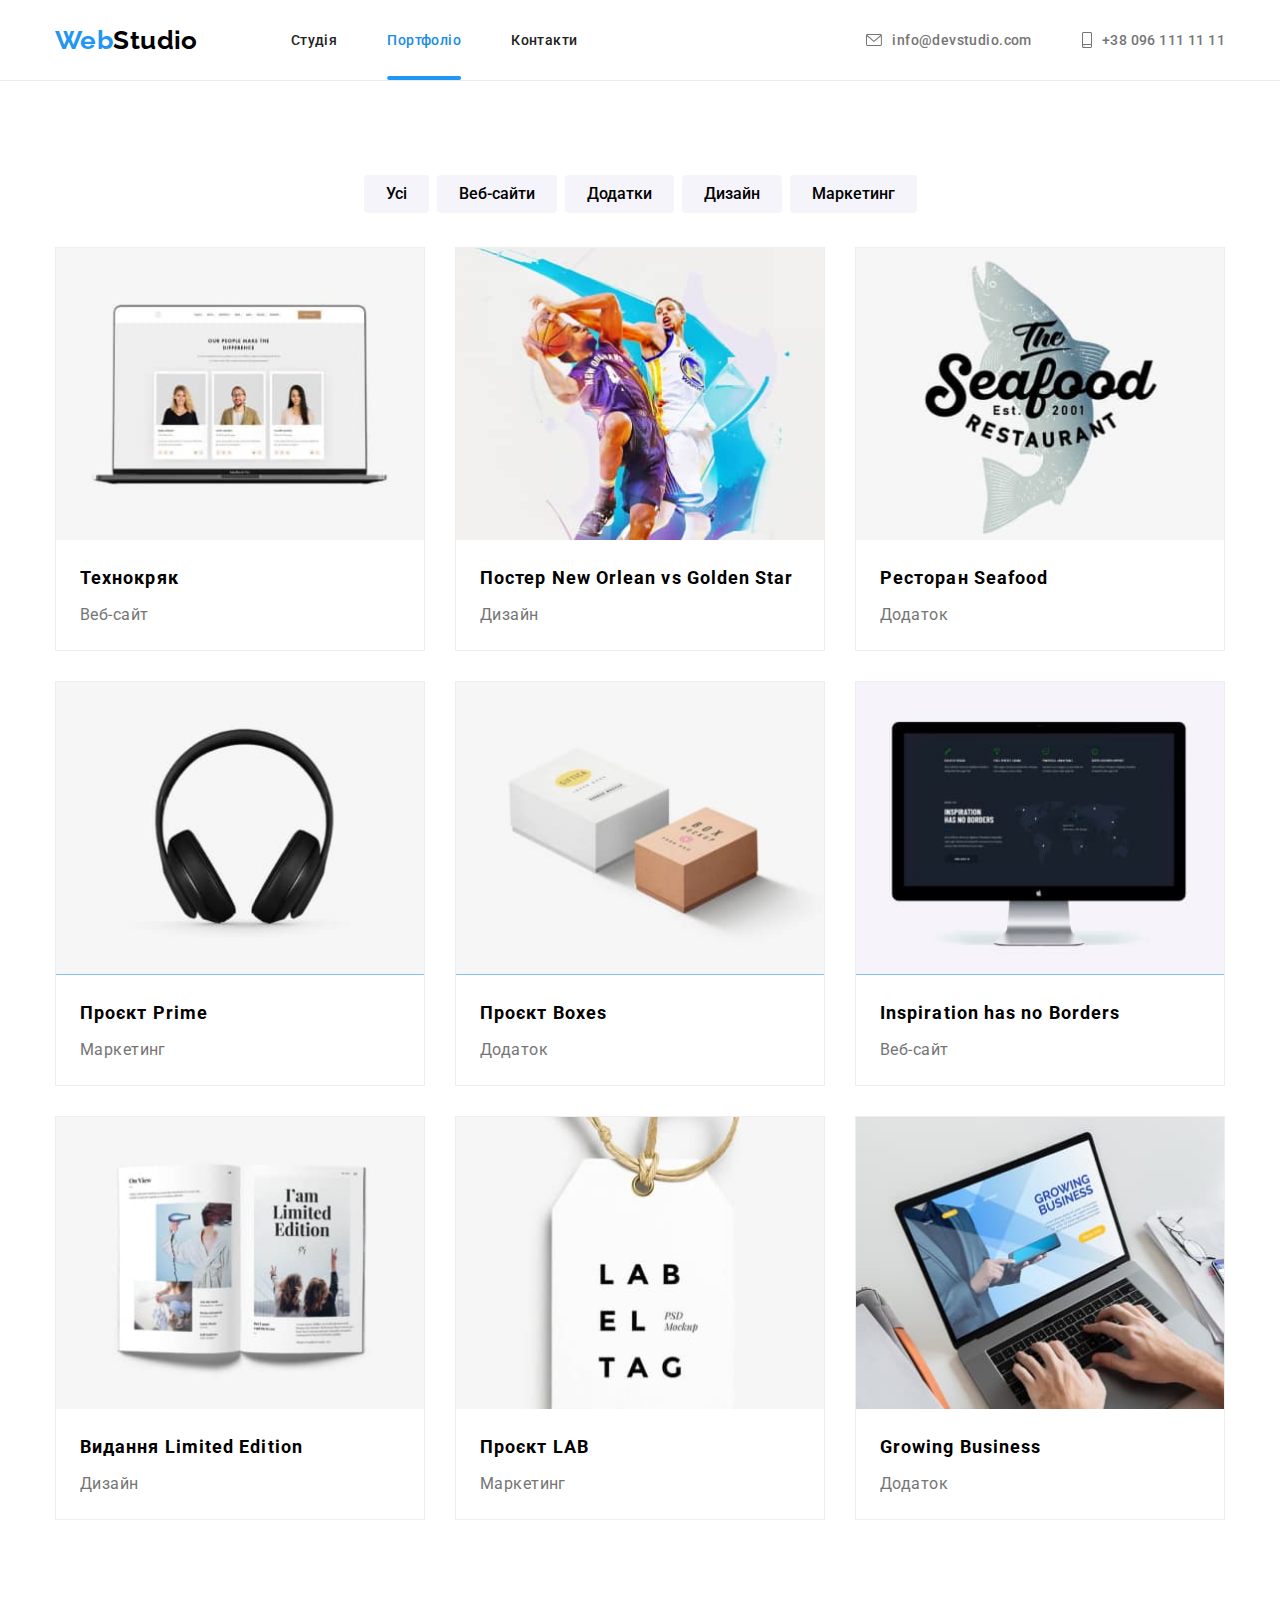
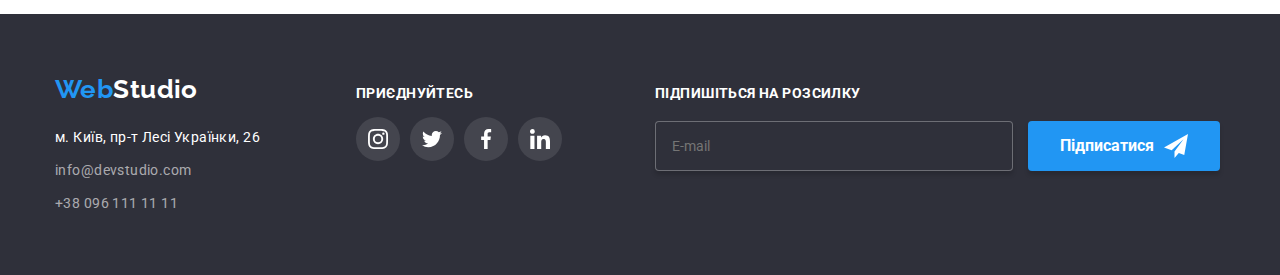
==== commit f89ee0a4: "finish HW08" ====
--- a/portfolio.html
+++ b/portfolio.html
@@ -33,14 +33,14 @@
           </ul>
         </nav>
         <ul class="contacs">
-          <li class="nav__item">
+          <li class="contacs__item">
             <a href="mailto:info@devstudio.com" class="contacs__link">
               <svg class="contacs__mail" wight="16" height="12">
               <use href="./images/icons/icons.svg#icon-mail" ></use>
             </svg>info@devstudio.com</a
             >
           </li>
-          <li class="nav__item">
+          <li class="contacs__item">
             <a href="tel:+380961111111" class="contacs__link">
               <svg class="contacs__phone" wight="10" height="16">
               <use href="./images/icons/icons.svg#icon-smartphon" ></use>
--- a/css/main.min.css
+++ b/css/main.min.css
@@ -1 +1 @@
-.wigualy-hidden{visibility:hidden;pointer-events:none;position:absolute}:root{--header-backgr-color: #ECECEC;--main-padge-text-color: #212121;--main-font-family: "Roboto", sans-serif;--secondary-padge-color: #757575;--secondary-font-family: "Raleway", sans-serif;--color-btm-logo: #2196F3;--color-with: #FFFFFF;--main-background-color: #F5F5F5;--active-color-btm: #188CE8;--footer-back: #2F303A;--footer-color-registr: rgba(255, 255, 255, 0.6);--btm-portf-back: #F5F4FA;--secondary-bgr: #2F303A;--bg-img: #C4C4C4;--icons-color: #AFB1B8;--icons-border-color: #2196F3;--animation-overlay: 250ms cubic-bezier(0.4, 0, 0.2, 1)}body{font-family:var(--main-font-family);color:var(--main-padge-color);letter-spacing:.03em;background-color:var(--color-with);font-size:14px}ul{list-style:none;padding:0;margin:0}h1,h2,h3,p{padding:0;margin:0}img{display:block;max-width:100%;height:auto}.container{margin:0 auto;padding-left:15px;padding-right:15px}@media screen and (min-width: 480px){.container{width:480px}}@media screen and (min-width: 768px){.container{width:768px}}@media screen and (min-width: 1200px){.container{width:1200px}}.section{padding-bottom:60px}@media screen and (min-width: 1200px){.section{padding-bottom:94px}}.header{border-bottom:1px solid #ececec;padding-top:16px;padding-bottom:16px}@media screen and (max-width: 767px){.header{display:-webkit-box;display:-ms-flexbox;display:flex}}.header__navigation{display:-webkit-box;display:-ms-flexbox;display:flex;-webkit-box-align:center;-ms-flex-align:center;align-items:center}.navigation{display:-webkit-box;display:-ms-flexbox;display:flex;-webkit-box-align:center;-ms-flex-align:center;align-items:center}@media screen and (max-width: 767px){.nav__list{display:none}}@media screen and (min-width: 768px){.nav__list{display:-webkit-box;display:-ms-flexbox;display:flex}}@media screen and (max-width: 767px){.nav__item{display:none}}@media screen and (min-width: 768px){.nav__item{margin-left:50px}}.nav__list .nav__item:first-child{margin-left:0px}.logo{margin-right:93px;font-family:var(--secondary-font-family);color:#000;font-weight:700;font-size:26px;line-height:1.1923076923;text-decoration:none;display:inline}.logo__allocate{color:var(--color-btm-logo);font-family:var(--secondary-font-family)}.nav__link{position:relative;display:block;font-weight:500;line-height:1.1428571429;text-decoration:none;color:var(--main-padge-text-color);padding-top:32px;padding-bottom:32px;-webkit-transition:color var(--animation-overlay);transition:color var(--animation-overlay)}.nav__link:hover{color:var(--color-btm-logo)}.nav__link:focus{color:var(--color-btm-logo)}.in-line{color:var(--active-color-btm)}.nav__link.in-line::after{content:"";position:absolute;left:50%;bottom:0;-webkit-transform:translateX(-50%);transform:translateX(-50%);display:block;width:100%;height:4px;border-radius:2px;background-color:var(--color-btm-logo)}.contacs{margin-left:auto}@media screen and (min-width: 1200px){.contacs{display:-webkit-box;display:-ms-flexbox;display:flex}}.contacs .nav__item{margin-left:30px}.contacs .nav__item:first-child{margin-bottom:10px}@media screen and (min-width: 1200px){.contacs .nav__item:first-child{margin-left:0;margin-bottom:0}}.contacs__phone{padding:auto;height:16px;width:10px;fill:currentColor}.contacs__mail{fill:currentColor;width:16px;height:12px}.contacs__link{display:-webkit-box;display:-ms-flexbox;display:flex;color:var(--secondary-padge-color);font-weight:500;line-height:1.1428571429;text-decoration:none;font-style:normal;-webkit-box-align:center;-ms-flex-align:center;align-items:center;gap:10px;-webkit-transition:color var(--animation-overlay);transition:color var(--animation-overlay)}.contacs__link:hover{color:var(--color-btm-logo)}.contacs__link:focus{color:var(--color-btm-logo)}.menu{display:-webkit-box;display:-ms-flexbox;display:flex;padding:0;margin:0;list-style:none}@media(max-width: 767px){.menu{display:none}}.menu .link{padding:10px;color:inherit;text-decoration:none}.menu .link:hover,.menu .link:focus{text-decoration:underline}.menu-toggle{min-height:40px;min-width:40px;display:-webkit-box;display:-ms-flexbox;display:flex;-webkit-box-align:center;-ms-flex-align:center;align-items:center;-webkit-box-pack:center;-ms-flex-pack:center;justify-content:center;margin-left:auto;padding:0;background-color:rgba(0,0,0,0);cursor:pointer;border:none;border-radius:50%;outline:none}@media(min-width: 768px){.menu-toggle{display:none}}.menu-toggle:hover,.menu-toggle:focus{background-color:rgba(0,0,0,.1)}.menu-container{position:fixed;display:-webkit-box;display:-ms-flexbox;display:flex;-webkit-box-orient:vertical;-webkit-box-direction:normal;-ms-flex-direction:column;flex-direction:column;top:0;left:0;width:100vw;height:100vh;padding:32px;background-color:var(--main-background-color);z-index:999;-webkit-transform:translateX(100%);transform:translateX(100%);-webkit-transition:-webkit-transform 250ms ease-in-out;transition:-webkit-transform 250ms ease-in-out;transition:transform 250ms ease-in-out;transition:transform 250ms ease-in-out, -webkit-transform 250ms ease-in-out}.menu-container.is-open{-webkit-transform:translateX(0);transform:translateX(0)}.menu-container .menu-toggle{position:absolute;top:16px;right:16px;color:#fff}.mobile-menu{padding:0;margin:0;list-style:none;margin-bottom:auto}.mobile-menu .link{display:block;padding:10px;color:#fff;text-decoration:none}.mobile-menu__social{display:-webkit-box;display:-ms-flexbox;display:flex;gap:10px;width:356px}.mobile-menu__link{font-style:normal;font-weight:500;font-size:40px;line-height:1.175;letter-spacing:.02em;text-decoration:none;color:var(--main-padge-text-color)}.in-line{color:var(--active-color-btm)}.mobile-menu__item:not(:last-child),.mobile-menu__contacts__item:not(:last-child){margin-bottom:32px}.mobile-menu__contacs__phone{font-style:normal;font-weight:500;font-size:34px;line-height:1.1764705882;text-decoration:none;color:var(--color-btm-logo)}.mobile-menu__contacs__mail{font-style:normal;font-weight:500;font-size:24px;line-height:1.1666666667;letter-spacing:.02em;text-decoration:none;color:var(--secondary-padge-color)}.mobile-menu__contacts{margin-bottom:64px}.mobile-menu__social__link{font-style:normal;font-weight:500;font-size:18px;line-height:1.2222222222;text-decoration:none;color:var(--color-btm-logo)}.mobile-menu__social-cane{-webkit-box-pack:" ";-ms-flex-pack:" ";justify-content:" ";height:22px;border:1px solid rgba(33,33,33,.2)}.menu__icon-close{position:absolute;width:40px;-webkit-transition:fill var(--animation-overlay);transition:fill var(--animation-overlay)}.menu__icon-close:hover{fill:var(--color-btm-logo)}.menu__icon-close:focus{fill:var(--color-btm-logo)}.menu__icon{margin-right:15px;width:40px;-webkit-transition:fill var(--animation-overlay);transition:fill var(--animation-overlay)}.menu__icon:hover{fill:var(--color-btm-logo)}.menu__icon:focus{fill:var(--color-btm-logo)}.hero{height:auto;max-width:1600px;margin:0px auto;margin-bottom:60px;padding:118px 0px;text-align:center;background-color:var(--bg-img);background-repeat:no-repeat;background-position:center;background-image:-webkit-gradient(linear, left top, left bottom, from(rgba(47, 48, 58, 0.4)), to(rgba(47, 48, 58, 0.4))),url(../images/mobile-studio/header-img@1x.jpg);background-image:linear-gradient(rgba(47, 48, 58, 0.4), rgba(47, 48, 58, 0.4)),url(../images/mobile-studio/header-img@1x.jpg)}@media(min-device-pixel-ratio: 2),(-webkit-min-device-pixel-ratio: 2),(min-resolution: 192dpi),(min-resolution: 2dppx){.hero{background-image:-webkit-gradient(linear, left top, left bottom, from(rgba(47, 48, 58, 0.4)), to(rgba(47, 48, 58, 0.4))),url(../images/mobile-studio/header-img@2x.jpg);background-image:linear-gradient(rgba(47, 48, 58, 0.4), rgba(47, 48, 58, 0.4)),url(../images/mobile-studio/header-img@2x.jpg)}}@media screen and (min-width: 481px){.hero{background-image:-webkit-gradient(linear, left top, left bottom, from(rgba(47, 48, 58, 0.4)), to(rgba(47, 48, 58, 0.4))),url(../images/table-studio/header-img@1x.jpg);background-image:linear-gradient(rgba(47, 48, 58, 0.4), rgba(47, 48, 58, 0.4)),url(../images/table-studio/header-img@1x.jpg)}}@media screen and (min-width: 481px)and (min-device-pixel-ratio: 2),screen and (min-width: 481px)and (-webkit-min-device-pixel-ratio: 2),screen and (min-width: 481px)and (min-resolution: 192dpi),screen and (min-width: 481px)and (min-resolution: 2dppx){.hero{background-image:-webkit-gradient(linear, left top, left bottom, from(rgba(47, 48, 58, 0.4)), to(rgba(47, 48, 58, 0.4))),url(../images/table-studio/header-img@2x.jpg);background-image:linear-gradient(rgba(47, 48, 58, 0.4), rgba(47, 48, 58, 0.4)),url(../images/table-studio/header-img@2x.jpg)}}@media screen and (min-width: 769px){.hero{background-image:-webkit-gradient(linear, left top, left bottom, from(rgba(47, 48, 58, 0.4)), to(rgba(47, 48, 58, 0.4))),url(../images/studio/header-img@1x.jpg);background-image:linear-gradient(rgba(47, 48, 58, 0.4), rgba(47, 48, 58, 0.4)),url(../images/studio/header-img@1x.jpg)}}@media screen and (min-width: 769px)and (min-device-pixel-ratio: 2),screen and (min-width: 769px)and (-webkit-min-device-pixel-ratio: 2),screen and (min-width: 769px)and (min-resolution: 192dpi),screen and (min-width: 769px)and (min-resolution: 2dppx){.hero{background-image:-webkit-gradient(linear, left top, left bottom, from(rgba(47, 48, 58, 0.4)), to(rgba(47, 48, 58, 0.4))),url(../images/studio/header-img@2x.jpg);background-image:linear-gradient(rgba(47, 48, 58, 0.4), rgba(47, 48, 58, 0.4)),url(../images/studio/header-img@2x.jpg)}}@media screen and (min-width: 1200px){.hero{margin-bottom:94px;padding:200px 0}}.hero__title{color:var(--color-with);font-weight:900;width:360px;font-size:26px;line-height:1.6153846154;letter-spacing:.06em;text-transform:uppercase;margin-bottom:30px;margin-left:auto;margin-right:auto}@media screen and (min-width: 1200px){.hero__title{font-size:44px;line-height:1.3636363636;width:696px}}.hero__btm{font-weight:700;font-size:16px;line-height:30px;-webkit-box-align:center;-ms-flex-align:center;align-items:center;cursor:pointer;color:var(--color-with);background-color:var(--color-btm-logo);border-radius:4px;border:inherit;padding:10px 32px;-webkit-transition:background-color var(--animation-overlay);transition:background-color var(--animation-overlay)}.hero__btm:hover{background-color:var(--active-color-btm)}.hero__btm:focus{background-color:var(--active-color-btm)}@media screen and (min-width: 768px){.features__list{display:-webkit-box;display:-ms-flexbox;display:flex;-ms-flex-wrap:wrap;flex-wrap:wrap}}@media screen and (min-width: 1200px){.features__list{display:-webkit-box;display:-ms-flexbox;display:flex;-ms-flex-wrap:nowrap;flex-wrap:nowrap}}.features__item{margin-bottom:30px}@media screen and (min-width: 768px){.features__item{margin-right:30px;margin-bottom:30px;width:354px}}@media screen and (min-width: 1200px){.features__item{margin-right:0px;margin-bottom:0px}}@media screen and (max-width: 767px){.features__item:last-child{margin-bottom:0px}}@media screen and (min-width: 768px){.features__item:nth-child(2n){margin-right:0px}}@media screen and (min-width: 768px){.features__item:nth-child(1n+3){margin-bottom:0px}}.features__wrapper{background-color:var(--btm-portf-back);height:120px;display:-webkit-box;display:-ms-flexbox;display:flex;-webkit-box-pack:center;-ms-flex-pack:center;justify-content:center;-webkit-box-align:center;-ms-flex-align:center;align-items:center;margin-bottom:30px;border-radius:4px}@media screen and (min-width: 1200px){.features__list .features__item{width:270px;margin-left:30px}}@media screen and (min-width: 1200px){.features__list .features__item:first-child{margin-left:0px}}.features__title{margin-bottom:10px;font-size:14px;line-height:1.1428571429;text-transform:uppercase}@media screen and (max-width: 767px){.features__title{text-align:center}}.features__text{line-height:1.7142857143;color:var(--secondary-padge-color)}@media screen and (max-width: 1199px){.wo-we-do{display:none}}.wo-we-do__title{font-size:36px;line-height:1.1666666667;text-align:center;margin-bottom:50px}.wo-we-do__title__cards .wo-we-do__cards__item{margin-left:30px}.wo-we-do__title__cards .wo-we-do__cards__item:first-child{margin-left:0px}.wo-we-do__title__cards{display:-webkit-box;display:-ms-flexbox;display:flex}.wo-we-do__cards__item{position:relative;-webkit-transition:-webkit-box-shadow var(--animation-overlay);transition:-webkit-box-shadow var(--animation-overlay);transition:box-shadow var(--animation-overlay);transition:box-shadow var(--animation-overlay), -webkit-box-shadow var(--animation-overlay)}.wo-we-do__cards__thumb{position:absolute;display:-webkit-box;display:-ms-flexbox;display:flex;-webkit-box-align:center;-ms-flex-align:center;align-items:center;-webkit-box-pack:center;-ms-flex-pack:center;justify-content:center;bottom:0;width:100%;height:70px;background:rgba(47,48,58,.8)}.wo-we-do__cards__text{font-weight:700;font-size:14px;line-height:1.1428571429;letter-spacing:.03em;text-transform:uppercase;color:var(--color-with)}.our-team__title{font-size:36px;line-height:1.1666666667;text-align:center;margin-bottom:30px}@media screen and (min-width: 1200px){.our-team__title{margin-bottom:50px}}.our-team{background-color:var(--btm-portf-back)}@media screen and (min-width: 768px){.our-team__cards{display:-webkit-box;display:-ms-flexbox;display:flex;-ms-flex-wrap:wrap;flex-wrap:wrap}}@media screen and (min-width: 1200px){.our-team__cards{-ms-flex-wrap:nowrap;flex-wrap:nowrap}}.our-team__iteam{width:450px;-webkit-box-shadow:0px 1px 3px rgba(0,0,0,.12),0px 1px 1px rgba(0,0,0,.14),0px 2px 1px rgba(0,0,0,.2);box-shadow:0px 1px 3px rgba(0,0,0,.12),0px 1px 1px rgba(0,0,0,.14),0px 2px 1px rgba(0,0,0,.2);border-radius:0px 0px 4px 4px}@media screen and (min-width: 1200px){.our-team__iteam{width:270px;margin-left:30px}.our-team__iteam:first-child{margin-left:0px}}.our-team__iteam{margin-bottom:30px}.our-team__iteam:last-child{margin-bottom:60px}@media screen and (min-width: 768px){.our-team__iteam{margin-right:30px;margin-bottom:30px;width:354px}}@media screen and (min-width: 1200px){.our-team__iteam{margin-right:0px;margin-bottom:0px}}@media screen and (min-width: 768px){.our-team__iteam:nth-child(2n){margin-right:0px}}@media screen and (min-width: 768px){.our-team__iteam:nth-child(1n+3){margin-bottom:0px}}.team-name{margin-bottom:10px;font-weight:500;font-size:16px;line-height:1.1875}.team-name-div{padding:30px 30px;text-align:center;background-color:var(--color-with)}.team-social{display:-webkit-box;display:-ms-flexbox;display:flex;text-align:center;-webkit-box-pack:center;-ms-flex-pack:center;justify-content:center;margin-top:16px;gap:10px}.social{width:44px;height:44px}.social-link{display:-webkit-box;display:-ms-flexbox;display:flex;-webkit-box-align:center;-ms-flex-align:center;align-items:center;-webkit-box-pack:center;-ms-flex-pack:center;justify-content:center;width:100%;height:100%;color:var(--icons-color);border-radius:50%;-webkit-transition:color var(--animation-overlay),background-color var(--animation-overlay);transition:color var(--animation-overlay),background-color var(--animation-overlay)}.social-link:hover{color:var(--color-with);background-color:var(--icons-border-color)}.social-link:focus{color:var(--color-with);background-color:var(--icons-border-color)}.team-social-icon{fill:currentColor}.team-profession{font-size:16px;line-height:1.1875;color:var(--secondary-padge-color)}.clients__title{font-size:36px;line-height:1.1666666667;text-align:center;margin-bottom:50px}@media screen and (min-width: 1200px){.clients__title{margin-bottom:30px}}.clients__box{display:-webkit-box;display:-ms-flexbox;display:flex;-webkit-box-align:center;-ms-flex-align:center;align-items:center;-webkit-box-pack:center;-ms-flex-pack:center;justify-content:center;width:100%;height:100%;border:1px solid var(--icons-color);color:var(--icons-color);border-radius:4px;-webkit-transition:color var(--animation-overlay),border var(--animation-overlay);transition:color var(--animation-overlay),border var(--animation-overlay)}.clients__box:hover{color:var(--icons-border-color);border:1px solid var(--icons-border-color)}.clients__box:focus{color:var(--icons-border-color);border:1px solid var(--icons-border-color)}.clients__list{display:-webkit-box;display:-ms-flexbox;display:flex;-ms-flex-wrap:wrap;flex-wrap:wrap}@media screen and (min-width: 1200px){.clients__list{-ms-flex-wrap:nowrap;flex-wrap:nowrap;text-align:center}}.clients__iteam{width:210px;height:92px;margin-right:30px}@media screen and (max-width: 1199px){.clients__iteam{margin-bottom:30px}}@media screen and (min-width: 480px)and (max-width: 767px){.clients__iteam:nth-child(2n){margin-right:0px}.clients__iteam:nth-child(1n+5){margin-bottom:0px}}@media screen and (min-width: 768px)and (max-width: 1199px){.clients__iteam{width:226px}.clients__iteam:nth-child(3n){margin-right:0px}.clients__iteam:nth-child(1n+4){margin-bottom:0px}}@media screen and (min-width: 1200px){.clients__iteam{width:170px}}.list__icons{fill:currentColor}.footer{padding-top:60px;padding-bottom:60px;background-color:var(--footer-back)}.footer .logo{color:var(--color-with);display:inline-block;margin-bottom:20px}@media screen and (max-width: 1199px){.footer .logo{margin-right:0;margin-bottom:28px}}.footer__section{-ms-flex-wrap:wrap;flex-wrap:wrap;text-align:center;-webkit-box-pack:center;-ms-flex-pack:center;justify-content:center}@media screen and (min-width: 768px){.footer__section{display:-webkit-box;display:-ms-flexbox;display:flex;-ms-flex-wrap:wrap;flex-wrap:wrap;text-align:center;-webkit-box-pack:center;-ms-flex-pack:center;justify-content:center;-webkit-box-align:baseline;-ms-flex-align:baseline;align-items:baseline}}@media screen and (min-width: 1200px){.footer__section{display:-webkit-box;display:-ms-flexbox;display:flex;-ms-flex-wrap:nowrap;flex-wrap:nowrap;text-align:left;-webkit-box-align:baseline;-ms-flex-align:baseline;align-items:baseline}}.logo__allocate{color:var(--color-btm-logo);font-family:var(--secondary-font-family)}.adress-nav_adress{color:var(--color-with);line-height:1.7142857143;text-decoration:none;font-style:normal}.footer__adress-nav-box{margin-bottom:60px;min-width:232px}@media screen and (min-width: 1200px){.footer__adress-nav-box{min-width:231px;margin-bottom:0px}}.footer__adress-nav .adress-nav__iteam{font-style:normal;font-weight:400;font-size:14px;line-height:1.7142857143;letter-spacing:.03em;color:var(--color-with);text-decoration:none;margin-top:9px}.footer__adress-nav .adress-nav__iteam:first-child{margin-top:0px}.adress-nav__support{line-height:1.7142857143;color:var(--footer-color-registr);text-decoration:none;font-style:normal;-webkit-transition:color var(--animation-overlay);transition:color var(--animation-overlay)}.adress-nav__support:hover{color:var(--color-btm-logo)}.adress-nav__support:focus{color:var(--color-btm-logo)}.footer__social-links{min-width:206px}@media screen and (min-width: 768px){.footer__social-links{margin-left:165px}}@media screen and (min-width: 1200px){.footer__social-links{margin-left:70px}}.social-links__list{display:-webkit-box;display:-ms-flexbox;display:flex;text-align:center;-webkit-box-pack:center;-ms-flex-pack:center;justify-content:center;margin-top:16px;gap:10px;margin-bottom:60px}@media screen and (min-width: 1200px){.social-links__list{margin-bottom:0px}}.social-links__link{display:-webkit-box;display:-ms-flexbox;display:flex;-webkit-box-align:center;-ms-flex-align:center;align-items:center;-webkit-box-pack:center;-ms-flex-pack:center;justify-content:center;width:44px;height:44px;background-color:rgba(255,255,255,.1);color:var(--color-with);border-radius:50%;margin-left:10px;-webkit-transition:color var(--animation-overlay),background-color var(--animation-overlay);transition:color var(--animation-overlay),background-color var(--animation-overlay)}.social-links__link:first-child{margin-left:0px}.social-links__link:hover,.social-links__link:focus{background-color:var(--icons-border-color)}.social-links__text{font-family:"Roboto";color:var(--color-with);font-style:normal;font-weight:700;font-size:14px;line-height:1.1428571429;letter-spacing:.03em;text-transform:uppercase;max-height:16px}.social-links__icon{fill:currentColor}@media screen and (min-width: 1200px){.footer__mailing-list{min-width:570px;margin-left:93px}}.mailing-list__text{font-family:"Roboto";color:var(--color-with);font-style:normal;font-weight:700;font-size:14px;line-height:1.1428571429;letter-spacing:.03em;text-transform:uppercase;max-height:16px}.mailing-list__form{margin-top:20px}.mailing-list__btn{display:block;margin:auto;font-weight:700;font-size:16px;line-height:1.875;-webkit-box-align:center;-ms-flex-align:center;align-items:center;cursor:pointer;color:var(--color-with);background-color:var(--color-btm-logo);border-radius:4px;border:inherit;padding:10px 32px;-webkit-box-shadow:0px 4px 4px rgba(0,0,0,.15);box-shadow:0px 4px 4px rgba(0,0,0,.15);border-radius:4px;-webkit-transition:background-color var(--animation-overlay);transition:background-color var(--animation-overlay)}@media screen and (min-width: 1200px){.mailing-list__btn{display:-webkit-inline-box;display:-ms-inline-flexbox;display:inline-flex;text-align:center;-webkit-box-pack:center;-ms-flex-pack:center;justify-content:center}}.mailing-list__btn:hover{background-color:var(--active-color-btm)}.mailing-list__btn:focus{background-color:var(--active-color-btm)}.mailing-list__icon{margin-left:10px}.mailing-list__mail{padding-left:16px;padding-right:16px;width:450px;height:50px;color:var(--color-with);background-color:var(--footer-back);border:1px solid rgba(255,255,255,.3);-webkit-box-shadow:0px 4px 4px rgba(0,0,0,.15);box-shadow:0px 4px 4px rgba(0,0,0,.15);border-radius:4px;-webkit-transition:border var(--animation-overlay);transition:border var(--animation-overlay)}@media screen and (max-width: 1199px){.mailing-list__mail{margin-bottom:20px}}@media screen and (min-width: 1200px){.mailing-list__mail{width:358px;margin-right:12px}}.mailing-list__mail:focus{border:1px solid var(--color-with)}.backdrop{position:fixed;top:0;left:0;opacity:1;width:100%;height:100%;background-color:rgba(0,0,0,.2);-webkit-transition:opacity var(--animation-overlay),scale var(--animation-overlay);transition:opacity var(--animation-overlay),scale var(--animation-overlay)}.backdrop.is-hidden{opacity:0;visibility:hidden;pointer-events:none}.modal{padding:40px;position:absolute;top:50%;left:50%;-webkit-transform:translate(-50%, -50%);transform:translate(-50%, -50%);scale:1;min-width:528px;background-color:var(--color-with)}.btm-modal{position:absolute;top:8px;right:8px;width:30px;display:-webkit-inline-box;display:-ms-inline-flexbox;display:inline-flex;-webkit-box-align:center;-ms-flex-align:center;align-items:center;-webkit-box-pack:center;-ms-flex-pack:center;justify-content:center;height:30px;padding:0;border-radius:50%;border:1px solid rgba(0,0,0,.1);background-color:var(--color-with);color:var(--main-padge-text-color);cursor:pointer}.btm-modal:focus{color:var(--color-btm-logo)}.btm-modal:hover{color:var(--color-btm-logo)}.modal-text{font-weight:700;font-size:20px;line-height:1.15;text-align:center;letter-spacing:.03em;color:var(--main-padge-text-color);margin-bottom:12px}.modal-svg{fill:currentColor}.modal-box{margin-bottom:20px}.form-box{position:relative;margin-bottom:10px}.modal-icons{position:absolute;top:50%;left:12px;-webkit-transform:translateY(-50%);transform:translateY(-50%);-webkit-transition:fill var(--animation-overlay);transition:fill var(--animation-overlay)}.lable-text{display:block;margin-bottom:4px;font-weight:400;font-size:12px;line-height:1.1666666667;letter-spacing:.01em;color:var(--secondary-padge-color)}.modal__form{width:100%;height:40px;border-radius:4px;padding-left:42px;padding-right:42px;border:1px solid rgba(33,33,33,.2);outline:1px solid rgba(0,0,0,0);-webkit-transition:border var(--animation-overlay);transition:border var(--animation-overlay)}.modal__form:focus{border:1px solid var(--color-btm-logo)}.modal__form:focus+.modal-icons{fill:var(--color-btm-logo)}.modal-comment{display:block;width:100%;height:120px;resize:none;padding:12px 16px;border:1px solid rgba(33,33,33,.2);border-radius:4px;outline:1px solid rgba(0,0,0,0);-webkit-transition:outline var(--animation-overlay);transition:outline var(--animation-overlay)}.modal-comment:focus{outline:1px solid var(--color-btm-logo)}.modal-checkbox-box{margin-bottom:30px}.box-fix{display:-webkit-box;display:-ms-flexbox;display:flex;-webkit-box-pack:center;-ms-flex-pack:center;justify-content:center;-webkit-box-align:center;-ms-flex-align:center;align-items:center;gap:8px}.modal-checkbox-text{position:relative;font-weight:400;font-size:14px;line-height:1.7142857143;letter-spacing:.03em;color:var(--secondary-padge-color)}.modal-checkbox-link{color:var(--icons-border-color)}.modal-checkbox{-webkit-appearance:none;-moz-appearance:none;appearance:none}.special-icon{position:relative;-webkit-box-pack:" ";-ms-flex-pack:" ";justify-content:" ";width:16px;height:15px;border-radius:2px;border:solid 2px var(--main-padge-text-color);-webkit-transition:border var(--animation-overlay);transition:border var(--animation-overlay)}.checkbox-icon{position:absolute;left:50%;top:10%;-webkit-transform:translate(-50%);transform:translate(-50%);border:.2px;visibility:hidden;-webkit-transition:visibility var(--animation-overlay);transition:visibility var(--animation-overlay)}.modal-checkbox:checked~.special-icon{background-color:var(--color-btm-logo);border:solid 2px var(--color-btm-logo)}.modal-checkbox:checked~.special-icon>.checkbox-icon{visibility:visible}.modal-btm{display:block;margin-left:auto;margin-right:auto}.portfolio{padding-top:60px}@media screen and (min-width: 1200px){.portfolio{padding-top:94px}}.filter-list{display:-webkit-box;display:-ms-flexbox;display:flex;-webkit-box-pack:center;-ms-flex-pack:center;justify-content:center;margin-bottom:40px}@media screen and (max-width: 767px){.filter-list{-ms-flex-wrap:wrap;flex-wrap:wrap;-webkit-box-pack:left;-ms-flex-pack:left;justify-content:left;width:320px}}@media screen and (min-width: 768px){.filter-list{margin-bottom:14px}}@media screen and (min-width: 1200px){.filter-list{margin-bottom:34px}}.filter-list__iteam{margin-left:8px}@media screen and (max-width: 767px){.filter-list__iteam:nth-child(4n){margin-left:0px}}.filter-list__iteam:first-child{margin-left:0px}.filter-list__btn{border:none;padding:6px 22px;border-radius:4px;background:#f5f4fa;border-color:inherit}.filter-list__btn{font-weight:500;font-size:16px;line-height:26px;background-color:var(--btm-portf-back);cursor:pointer;-webkit-transition:color var(--animation-overlay),background-color var(--animation-overlay),-webkit-box-shadow var(--animation-overlay);transition:color var(--animation-overlay),background-color var(--animation-overlay),-webkit-box-shadow var(--animation-overlay);transition:color var(--animation-overlay),background-color var(--animation-overlay),box-shadow var(--animation-overlay);transition:color var(--animation-overlay),background-color var(--animation-overlay),box-shadow var(--animation-overlay),-webkit-box-shadow var(--animation-overlay)}.filter-list__btn:hover{background-color:var(--color-btm-logo);color:var(--color-with);-webkit-box-shadow:0px 3px 1px rgba(0,0,0,.1),0px 1px 2px rgba(0,0,0,.08),0px 2px 2px rgba(0,0,0,.12);box-shadow:0px 3px 1px rgba(0,0,0,.1),0px 1px 2px rgba(0,0,0,.08),0px 2px 2px rgba(0,0,0,.12)}.filter-list__btn:focus{background-color:var(--color-btm-logo);color:var(--color-with);-webkit-box-shadow:0px 3px 1px rgba(0,0,0,.1),0px 1px 2px rgba(0,0,0,.08),0px 2px 2px rgba(0,0,0,.12);box-shadow:0px 3px 1px rgba(0,0,0,.1),0px 1px 2px rgba(0,0,0,.08),0px 2px 2px rgba(0,0,0,.12)}.portfolio-cards{display:-webkit-box;display:-ms-flexbox;display:flex;-ms-flex-wrap:wrap;flex-wrap:wrap}.portfolio-cards .item{width:450px;margin-bottom:30px;border:1px solid #eee}@media screen and (min-width: 768px){.portfolio-cards .item{margin-right:30px;width:354px}}@media screen and (min-width: 1200px){.portfolio-cards .item{width:370px;margin-right:30px}}@media screen and (min-width: 768px)and (max-width: 1199px){.portfolio-cards .item:nth-child(2n){margin-right:0px}}@media screen and (min-width: 768px)and (max-width: 1199px){.portfolio-cards .item:nth-child(9n){margin-right:0px;margin-bottom:0}}@media screen and (min-width: 1200px){.portfolio-cards .item:nth-child(3n){margin-right:0px}}@media screen and (min-width: 1200px){.portfolio-cards .item:nth-child(1n+7){margin-bottom:0px}}.cards-link{color:var(--main-padge-color);text-decoration:none}.portfolio-cards-text{padding:20px 24px}.portfolio-title{margin-bottom:4px;font-size:18px;line-height:2;letter-spacing:.06em}.portfolio-text{font-size:16px;line-height:1.875;color:var(--secondary-padge-color)}.item-cards:hover{-webkit-box-shadow:0px 1px 1px rgba(0,0,0,.12),0px 4px 4px rgba(0,0,0,.06),1px 4px 6px rgba(0,0,0,.16);box-shadow:0px 1px 1px rgba(0,0,0,.12),0px 4px 4px rgba(0,0,0,.06),1px 4px 6px rgba(0,0,0,.16);-webkit-transform:translateY(0%);transform:translateY(0%)}.overlay-team{position:relative;overflow:hidden}.overlay{position:absolute;width:100%;height:100%;top:0;left:0;padding:63px 24px;background-color:rgba(33,150,243,.9);-webkit-transform:translateY(100%);transform:translateY(100%);-webkit-transition:-webkit-transform var(--animation-overlay);transition:-webkit-transform var(--animation-overlay);transition:transform var(--animation-overlay);transition:transform var(--animation-overlay), -webkit-transform var(--animation-overlay)}.overlay-text{font-weight:400;font-size:18px;line-height:1.5555555556;letter-spacing:.03em;color:var(--color-with)}.item-cards:hover .overlay{-webkit-transform:translateY(0%);transform:translateY(0%)}/*# sourceMappingURL=main.min.css.map */+.wigualy-hidden{visibility:hidden;pointer-events:none;position:absolute}:root{--header-backgr-color: #ECECEC;--main-padge-text-color: #212121;--main-font-family: "Roboto", sans-serif;--secondary-padge-color: #757575;--secondary-font-family: "Raleway", sans-serif;--color-btm-logo: #2196F3;--color-with: #FFFFFF;--main-background-color: #F5F5F5;--active-color-btm: #188CE8;--footer-back: #2F303A;--footer-color-registr: rgba(255, 255, 255, 0.6);--btm-portf-back: #F5F4FA;--secondary-bgr: #2F303A;--bg-img: #C4C4C4;--icons-color: #AFB1B8;--icons-border-color: #2196F3;--animation-overlay: 250ms cubic-bezier(0.4, 0, 0.2, 1)}body{font-family:var(--main-font-family);color:var(--main-padge-color);letter-spacing:.03em;background-color:var(--color-with);font-size:14px}ul{list-style:none;padding:0;margin:0}h1,h2,h3,p{padding:0;margin:0}img{display:block;max-width:100%;height:auto}.container{margin:0 auto;padding-left:15px;padding-right:15px}@media screen and (min-width: 480px){.container{width:480px}}@media screen and (min-width: 768px){.container{width:768px}}@media screen and (min-width: 1200px){.container{width:1200px}}.section{padding-bottom:60px;padding-top:60px}@media screen and (min-width: 1200px){.section{padding-bottom:94px;padding-top:94px}}.header{border-bottom:1px solid #ececec}@media screen and (max-width: 767px){.header{display:-webkit-box;display:-ms-flexbox;display:flex;padding-top:16px;padding-bottom:16px}}.header__navigation{display:-webkit-box;display:-ms-flexbox;display:flex;-webkit-box-align:center;-ms-flex-align:center;align-items:center}.navigation{display:-webkit-box;display:-ms-flexbox;display:flex;-webkit-box-align:center;-ms-flex-align:center;align-items:center}@media screen and (max-width: 767px){.nav__list{display:none}}@media screen and (min-width: 768px){.nav__list{display:-webkit-box;display:-ms-flexbox;display:flex}}@media screen and (max-width: 767px){.nav__item,.contacs__item{display:none}}@media screen and (min-width: 768px){.nav__item,.contacs__item{margin-left:50px}}.nav__list .nav__item:first-child{margin-left:0px}.logo{margin-right:93px;font-family:var(--secondary-font-family);color:#000;font-weight:700;font-size:24px;line-height:1.1666666667;text-decoration:none;display:inline}@media screen and (min-width: 1200px){.logo{font-size:26px;line-height:1.1923076923}}.logo__allocate{color:var(--color-btm-logo);font-family:var(--secondary-font-family)}.nav__link{position:relative;display:block;font-weight:500;line-height:1.1428571429;text-decoration:none;color:var(--main-padge-text-color);padding-top:32px;padding-bottom:32px;-webkit-transition:color var(--animation-overlay);transition:color var(--animation-overlay)}.nav__link:hover{color:var(--color-btm-logo)}.nav__link:focus{color:var(--color-btm-logo)}.in-line{color:var(--active-color-btm)}.nav__link.in-line::after{content:"";position:absolute;left:50%;bottom:0;-webkit-transform:translateX(-50%);transform:translateX(-50%);display:block;width:100%;height:4px;border-radius:2px;background-color:var(--color-btm-logo)}.contacs{margin-left:auto}@media screen and (min-width: 1200px){.contacs{display:-webkit-box;display:-ms-flexbox;display:flex}}.contacs__item:first-child{margin-bottom:10px}@media screen and (min-width: 1200px){.contacs__item:first-child{margin-left:0;margin-bottom:0}}.contacs__phone{padding:auto;height:16px;width:10px;fill:currentColor}.contacs__mail{fill:currentColor;width:16px;height:12px}.contacs__link{display:-webkit-box;display:-ms-flexbox;display:flex;color:var(--secondary-padge-color);font-weight:500;line-height:1.1428571429;text-decoration:none;font-style:normal;-webkit-box-align:center;-ms-flex-align:center;align-items:center;gap:10px;-webkit-transition:color var(--animation-overlay);transition:color var(--animation-overlay)}.contacs__link:hover{color:var(--color-btm-logo)}.contacs__link:focus{color:var(--color-btm-logo)}.menu{display:-webkit-box;display:-ms-flexbox;display:flex;padding:0;margin:0;list-style:none}@media(max-width: 767px){.menu{display:none}}.menu .link{padding:10px;color:inherit;text-decoration:none}.menu .link:hover,.menu .link:focus{text-decoration:underline}.menu-toggle{min-height:40px;min-width:40px;display:-webkit-box;display:-ms-flexbox;display:flex;-webkit-box-align:center;-ms-flex-align:center;align-items:center;-webkit-box-pack:center;-ms-flex-pack:center;justify-content:center;margin-left:auto;padding:0;background-color:rgba(0,0,0,0);cursor:pointer;border:none;border-radius:50%;outline:none}@media(min-width: 768px){.menu-toggle{display:none}}.menu-toggle:hover,.menu-toggle:focus{background-color:rgba(0,0,0,.1)}.menu-container{position:fixed;display:-webkit-box;display:-ms-flexbox;display:flex;-webkit-box-orient:vertical;-webkit-box-direction:normal;-ms-flex-direction:column;flex-direction:column;top:0;left:0;width:100vw;height:100vh;padding:32px;background-color:var(--main-background-color);z-index:999;-webkit-transform:translateX(100%);transform:translateX(100%);-webkit-transition:-webkit-transform 250ms ease-in-out;transition:-webkit-transform 250ms ease-in-out;transition:transform 250ms ease-in-out;transition:transform 250ms ease-in-out, -webkit-transform 250ms ease-in-out}.menu-container.is-open{-webkit-transform:translateX(0);transform:translateX(0)}.menu-container .menu-toggle{position:absolute;top:16px;right:16px;color:#fff}.mobile-menu{padding:0;margin:0;list-style:none;margin-bottom:auto}.mobile-menu .link{display:block;padding:10px;color:#fff;text-decoration:none}.mobile-menu__social{display:-webkit-box;display:-ms-flexbox;display:flex;gap:10px;width:356px}.mobile-menu__link{font-style:normal;font-weight:500;font-size:40px;line-height:1.175;letter-spacing:.02em;text-decoration:none;color:var(--main-padge-text-color)}.in-line{color:var(--active-color-btm)}.mobile-menu__item:not(:last-child),.mobile-menu__contacts__item:not(:last-child){margin-bottom:32px}.mobile-menu__contacs__phone{font-style:normal;font-weight:500;font-size:28px;line-height:1.4285714286;text-decoration:none;color:var(--color-btm-logo)}@media screen and (min-width: 480px){.mobile-menu__contacs__phone{font-size:34px;line-height:1.1764705882}}.mobile-menu__contacs__mail{font-style:normal;font-weight:500;font-size:24px;line-height:1.1666666667;letter-spacing:.02em;text-decoration:none;color:var(--secondary-padge-color)}.mobile-menu__contacts{margin-bottom:64px}.mobile-menu__social__link{font-style:normal;font-weight:500;font-size:11px;line-height:2;text-decoration:none;color:var(--color-btm-logo)}@media screen and (min-width: 480px){.mobile-menu__social__link{font-size:18px;line-height:.6666666667}}.mobile-menu__social-cane{-webkit-box-pack:" ";-ms-flex-pack:" ";justify-content:" ";height:22px;border:1px solid rgba(33,33,33,.2)}.menu__icon-close{position:absolute;width:40px;-webkit-transition:fill var(--animation-overlay);transition:fill var(--animation-overlay)}.menu__icon-close:hover{fill:var(--color-btm-logo)}.menu__icon-close:focus{fill:var(--color-btm-logo)}.menu__icon{background-color:rgba(0,0,0,0);margin-right:15px;width:40px;-webkit-transition:fill var(--animation-overlay);transition:fill var(--animation-overlay)}.menu__icon:hover{fill:var(--color-btm-logo)}.menu__icon:focus{fill:var(--color-btm-logo)}.hero{height:auto;max-width:1600px;margin:0px auto;padding:118px 0px;text-align:center;background-color:var(--bg-img);background-repeat:no-repeat;background-size:cover;background-position:center;background-image:-webkit-gradient(linear, left top, left bottom, from(rgba(47, 48, 58, 0.4)), to(rgba(47, 48, 58, 0.4))),url(../images/mobile-studio/header-img@1x.jpg);background-image:linear-gradient(rgba(47, 48, 58, 0.4), rgba(47, 48, 58, 0.4)),url(../images/mobile-studio/header-img@1x.jpg)}@media(min-device-pixel-ratio: 2),(-webkit-min-device-pixel-ratio: 2),(min-resolution: 192dpi),(min-resolution: 2dppx){.hero{background-image:-webkit-gradient(linear, left top, left bottom, from(rgba(47, 48, 58, 0.4)), to(rgba(47, 48, 58, 0.4))),url(../images/mobile-studio/header-img@2x.jpg);background-image:linear-gradient(rgba(47, 48, 58, 0.4), rgba(47, 48, 58, 0.4)),url(../images/mobile-studio/header-img@2x.jpg)}}@media screen and (min-width: 481px){.hero{background-image:-webkit-gradient(linear, left top, left bottom, from(rgba(47, 48, 58, 0.4)), to(rgba(47, 48, 58, 0.4))),url(../images/table-studio/header-img@1x.jpg);background-image:linear-gradient(rgba(47, 48, 58, 0.4), rgba(47, 48, 58, 0.4)),url(../images/table-studio/header-img@1x.jpg)}}@media screen and (min-width: 481px)and (min-device-pixel-ratio: 2),screen and (min-width: 481px)and (-webkit-min-device-pixel-ratio: 2),screen and (min-width: 481px)and (min-resolution: 192dpi),screen and (min-width: 481px)and (min-resolution: 2dppx){.hero{background-image:-webkit-gradient(linear, left top, left bottom, from(rgba(47, 48, 58, 0.4)), to(rgba(47, 48, 58, 0.4))),url(../images/table-studio/header-img@2x.jpg);background-image:linear-gradient(rgba(47, 48, 58, 0.4), rgba(47, 48, 58, 0.4)),url(../images/table-studio/header-img@2x.jpg)}}@media screen and (min-width: 769px){.hero{background-image:-webkit-gradient(linear, left top, left bottom, from(rgba(47, 48, 58, 0.4)), to(rgba(47, 48, 58, 0.4))),url(../images/studio/header-img@1x.jpg);background-image:linear-gradient(rgba(47, 48, 58, 0.4), rgba(47, 48, 58, 0.4)),url(../images/studio/header-img@1x.jpg)}}@media screen and (min-width: 769px)and (min-device-pixel-ratio: 2),screen and (min-width: 769px)and (-webkit-min-device-pixel-ratio: 2),screen and (min-width: 769px)and (min-resolution: 192dpi),screen and (min-width: 769px)and (min-resolution: 2dppx){.hero{background-image:-webkit-gradient(linear, left top, left bottom, from(rgba(47, 48, 58, 0.4)), to(rgba(47, 48, 58, 0.4))),url(../images/studio/header-img@2x.jpg);background-image:linear-gradient(rgba(47, 48, 58, 0.4), rgba(47, 48, 58, 0.4)),url(../images/studio/header-img@2x.jpg)}}@media screen and (min-width: 1200px){.hero{padding:200px 0}}.hero__title{color:var(--color-with);font-weight:900;font-size:26px;line-height:1.6153846154;letter-spacing:.06em;text-transform:uppercase;margin-bottom:30px;margin-left:auto;margin-right:auto}@media screen and (min-width: 768px){.hero__title{width:360px}}@media screen and (min-width: 1200px){.hero__title{font-size:44px;line-height:1.3636363636;width:696px}}.hero__btm{font-weight:700;font-size:16px;line-height:30px;-webkit-box-align:center;-ms-flex-align:center;align-items:center;cursor:pointer;color:var(--color-with);background-color:var(--color-btm-logo);border-radius:4px;border:inherit;padding:10px 32px;-webkit-transition:background-color var(--animation-overlay);transition:background-color var(--animation-overlay)}.hero__btm:hover{background-color:var(--active-color-btm)}.hero__btm:focus{background-color:var(--active-color-btm)}@media screen and (min-width: 768px){.features__list{display:-webkit-box;display:-ms-flexbox;display:flex;-ms-flex-wrap:wrap;flex-wrap:wrap}}@media screen and (min-width: 1200px){.features__list{display:-webkit-box;display:-ms-flexbox;display:flex;-ms-flex-wrap:nowrap;flex-wrap:nowrap}}.features__item{margin-bottom:30px}@media screen and (min-width: 768px){.features__item{margin-right:30px;margin-bottom:30px;width:354px}}@media screen and (min-width: 1200px){.features__item{margin-right:0px;margin-bottom:0px}}@media screen and (max-width: 767px){.features__item:last-child{margin-bottom:0px}}@media screen and (min-width: 768px){.features__item:nth-child(2n){margin-right:0px}}@media screen and (min-width: 768px){.features__item:nth-child(1n+3){margin-bottom:0px}}.features__wrapper{background-color:var(--btm-portf-back);height:120px;display:-webkit-box;display:-ms-flexbox;display:flex;-webkit-box-pack:center;-ms-flex-pack:center;justify-content:center;-webkit-box-align:center;-ms-flex-align:center;align-items:center;margin-bottom:30px;border-radius:4px}@media screen and (min-width: 1200px){.features__list .features__item{width:270px;margin-left:30px}}@media screen and (min-width: 1200px){.features__list .features__item:first-child{margin-left:0px}}.features__title{margin-bottom:10px;font-size:14px;line-height:1.1428571429;text-transform:uppercase}@media screen and (max-width: 767px){.features__title{text-align:center}}.features__text{line-height:1.7142857143;color:var(--secondary-padge-color)}@media screen and (max-width: 1199px){.wo-we-do{display:none}}.wo-we-do__title{font-size:36px;line-height:1.1666666667;text-align:center;margin-bottom:50px}.wo-we-do__title__cards .wo-we-do__cards__item{margin-left:30px}.wo-we-do__title__cards .wo-we-do__cards__item:first-child{margin-left:0px}.wo-we-do__title__cards{display:-webkit-box;display:-ms-flexbox;display:flex}.wo-we-do__cards__item{position:relative;-webkit-transition:-webkit-box-shadow var(--animation-overlay);transition:-webkit-box-shadow var(--animation-overlay);transition:box-shadow var(--animation-overlay);transition:box-shadow var(--animation-overlay), -webkit-box-shadow var(--animation-overlay)}.wo-we-do__cards__thumb{position:absolute;display:-webkit-box;display:-ms-flexbox;display:flex;-webkit-box-align:center;-ms-flex-align:center;align-items:center;-webkit-box-pack:center;-ms-flex-pack:center;justify-content:center;bottom:0;width:100%;height:70px;background:rgba(47,48,58,.8)}.wo-we-do__cards__text{font-weight:700;font-size:14px;line-height:1.1428571429;letter-spacing:.03em;text-transform:uppercase;color:var(--color-with)}.our-team__title{font-size:28px;line-height:1.1785714286;text-align:center;margin-bottom:30px}@media screen and (min-width: 1200px){.our-team__title{font-size:36px;line-height:1.1666666667;margin-bottom:50px}}.our-team{background-color:var(--btm-portf-back)}@media screen and (min-width: 768px){.our-team__cards{display:-webkit-box;display:-ms-flexbox;display:flex;-ms-flex-wrap:wrap;flex-wrap:wrap}}@media screen and (min-width: 1200px){.our-team__cards{-ms-flex-wrap:nowrap;flex-wrap:nowrap}}.our-team__iteam{-webkit-box-shadow:0px 1px 3px rgba(0,0,0,.12),0px 1px 1px rgba(0,0,0,.14),0px 2px 1px rgba(0,0,0,.2);box-shadow:0px 1px 3px rgba(0,0,0,.12),0px 1px 1px rgba(0,0,0,.14),0px 2px 1px rgba(0,0,0,.2);border-radius:0px 0px 4px 4px}@media screen and (min-width: 1200px){.our-team__iteam{width:270px;margin-left:30px}.our-team__iteam:first-child{margin-left:0px}}.our-team__iteam{margin-bottom:30px}.our-team__iteam:last-child{margin-bottom:60px}@media screen and (min-width: 768px){.our-team__iteam{margin-right:30px;margin-bottom:30px;width:354px}}@media screen and (min-width: 1200px){.our-team__iteam{margin-right:0px;margin-bottom:0px}}@media screen and (min-width: 768px){.our-team__iteam:nth-child(2n){margin-right:0px}}@media screen and (min-width: 768px){.our-team__iteam:nth-child(1n+3){margin-bottom:0px}}.team-name{margin-bottom:10px;font-weight:500;font-size:16px;line-height:1.1875}.team-name-div{padding:30px 30px;text-align:center;background-color:var(--color-with)}.team-social{display:-webkit-box;display:-ms-flexbox;display:flex;text-align:center;-webkit-box-pack:center;-ms-flex-pack:center;justify-content:center;margin-top:16px;gap:10px}.social{width:44px;height:44px}.social-link{display:-webkit-box;display:-ms-flexbox;display:flex;-webkit-box-align:center;-ms-flex-align:center;align-items:center;-webkit-box-pack:center;-ms-flex-pack:center;justify-content:center;width:100%;height:100%;color:var(--icons-color);border-radius:50%;-webkit-transition:color var(--animation-overlay),background-color var(--animation-overlay);transition:color var(--animation-overlay),background-color var(--animation-overlay)}.social-link:hover{color:var(--color-with);background-color:var(--icons-border-color)}.social-link:focus{color:var(--color-with);background-color:var(--icons-border-color)}.team-social-icon{fill:currentColor}.team-profession{font-size:16px;line-height:1.1875;color:var(--secondary-padge-color)}.clients__title{font-size:28px;line-height:1.1785714286;text-align:center;margin-bottom:50px}@media screen and (min-width: 1200px){.clients__title{font-size:36px;line-height:1.1666666667;margin-bottom:30px}}.clients__box{display:-webkit-box;display:-ms-flexbox;display:flex;-webkit-box-align:center;-ms-flex-align:center;align-items:center;-webkit-box-pack:center;-ms-flex-pack:center;justify-content:center;width:100%;height:100%;border:1px solid var(--icons-color);color:var(--icons-color);border-radius:4px;-webkit-transition:color var(--animation-overlay),border var(--animation-overlay);transition:color var(--animation-overlay),border var(--animation-overlay)}.clients__box:hover{color:var(--icons-border-color);border:1px solid var(--icons-border-color)}.clients__box:focus{color:var(--icons-border-color);border:1px solid var(--icons-border-color)}.clients__list{display:-webkit-box;display:-ms-flexbox;display:flex;-ms-flex-wrap:wrap;flex-wrap:wrap;-ms-flex-preferred-size:calc((100% - 30px)/2);flex-basis:calc((100% - 30px)/2)}@media screen and (min-width: 1200px){.clients__list{-ms-flex-wrap:nowrap;flex-wrap:nowrap;text-align:center}}.clients__iteam{max-width:calc(50% - 15px);height:92px;margin-right:30px}@media screen and (max-width: 1199px){.clients__iteam{margin-bottom:30px}}@media screen and (max-width: 767px){.clients__iteam:nth-child(2n){margin-right:0px}.clients__iteam:nth-child(1n+5){margin-bottom:0px}}@media screen and (min-width: 768px)and (max-width: 1199px){.clients__iteam{width:226px}.clients__iteam:nth-child(3n){margin-right:0px}.clients__iteam:nth-child(1n+4){margin-bottom:0px}}@media screen and (min-width: 1200px){.clients__iteam{width:170px}}.list__icons{fill:currentColor}.footer{padding-top:60px;padding-bottom:60px;background-color:var(--footer-back)}.footer .logo{color:var(--color-with);display:inline-block;margin-bottom:20px}@media screen and (max-width: 1199px){.footer .logo{margin-right:0;margin-bottom:28px}}.footer__section{-ms-flex-wrap:wrap;flex-wrap:wrap;text-align:center;-webkit-box-pack:center;-ms-flex-pack:center;justify-content:center}@media screen and (min-width: 768px){.footer__section{display:-webkit-box;display:-ms-flexbox;display:flex;-ms-flex-wrap:wrap;flex-wrap:wrap;text-align:center;-webkit-box-pack:center;-ms-flex-pack:center;justify-content:center;-webkit-box-align:baseline;-ms-flex-align:baseline;align-items:baseline}}@media screen and (min-width: 1200px){.footer__section{display:-webkit-box;display:-ms-flexbox;display:flex;-ms-flex-wrap:nowrap;flex-wrap:nowrap;text-align:left;-webkit-box-align:baseline;-ms-flex-align:baseline;align-items:baseline}}.logo__allocate{color:var(--color-btm-logo);font-family:var(--secondary-font-family)}.adress-nav_adress{color:var(--color-with);line-height:1.7142857143;text-decoration:none;font-style:normal}.footer__adress-nav-box{margin-bottom:60px;min-width:232px}@media screen and (min-width: 1200px){.footer__adress-nav-box{min-width:231px;margin-bottom:0px}}.footer__adress-nav .adress-nav__iteam{font-style:normal;font-weight:400;font-size:14px;line-height:1.7142857143;letter-spacing:.03em;color:var(--color-with);text-decoration:none;margin-top:9px}.footer__adress-nav .adress-nav__iteam:first-child{margin-top:0px}.adress-nav__support{line-height:1.7142857143;color:var(--footer-color-registr);text-decoration:none;font-style:normal;-webkit-transition:color var(--animation-overlay);transition:color var(--animation-overlay)}.adress-nav__support:hover{color:var(--color-btm-logo)}.adress-nav__support:focus{color:var(--color-btm-logo)}.footer__social-links{min-width:206px}@media screen and (min-width: 768px){.footer__social-links{margin-left:165px}}@media screen and (min-width: 1200px){.footer__social-links{margin-left:70px}}.social-links__list{display:-webkit-box;display:-ms-flexbox;display:flex;text-align:center;-webkit-box-pack:center;-ms-flex-pack:center;justify-content:center;margin-top:16px;gap:10px;margin-bottom:60px}@media screen and (min-width: 1200px){.social-links__list{margin-bottom:0px}}.social-links__link{display:-webkit-box;display:-ms-flexbox;display:flex;-webkit-box-align:center;-ms-flex-align:center;align-items:center;-webkit-box-pack:center;-ms-flex-pack:center;justify-content:center;width:44px;height:44px;background-color:rgba(255,255,255,.1);color:var(--color-with);border-radius:50%;margin-left:10px;-webkit-transition:color var(--animation-overlay),background-color var(--animation-overlay);transition:color var(--animation-overlay),background-color var(--animation-overlay)}.social-links__link:first-child{margin-left:0px}.social-links__link:hover,.social-links__link:focus{background-color:var(--icons-border-color)}.social-links__text{font-family:"Roboto";color:var(--color-with);font-style:normal;font-weight:700;font-size:14px;line-height:1.1428571429;letter-spacing:.03em;text-transform:uppercase;max-height:16px}.social-links__icon{fill:currentColor}@media screen and (min-width: 1200px){.footer__mailing-list{min-width:570px;margin-left:93px}}.mailing-list__text{font-family:"Roboto";color:var(--color-with);font-style:normal;font-weight:700;font-size:14px;line-height:1.1428571429;letter-spacing:.03em;text-transform:uppercase;max-height:16px}.mailing-list__form{margin-top:20px}.mailing-list__btn{display:block;margin:auto;font-weight:700;font-size:16px;line-height:1.875;-webkit-box-align:center;-ms-flex-align:center;align-items:center;cursor:pointer;color:var(--color-with);background-color:var(--color-btm-logo);border-radius:4px;border:inherit;padding:10px 32px;-webkit-box-shadow:0px 4px 4px rgba(0,0,0,.15);box-shadow:0px 4px 4px rgba(0,0,0,.15);border-radius:4px;-webkit-transition:background-color var(--animation-overlay);transition:background-color var(--animation-overlay)}@media screen and (min-width: 1200px){.mailing-list__btn{display:-webkit-inline-box;display:-ms-inline-flexbox;display:inline-flex;text-align:center;-webkit-box-pack:center;-ms-flex-pack:center;justify-content:center}}.mailing-list__btn:hover{background-color:var(--active-color-btm)}.mailing-list__btn:focus{background-color:var(--active-color-btm)}.mailing-list__icon{margin-left:10px}.mailing-list__mail{padding-left:16px;padding-right:16px;width:100%;height:50px;color:var(--color-with);background-color:var(--footer-back);border:1px solid rgba(255,255,255,.3);-webkit-box-shadow:0px 4px 4px rgba(0,0,0,.15);box-shadow:0px 4px 4px rgba(0,0,0,.15);border-radius:4px;-webkit-transition:border var(--animation-overlay);transition:border var(--animation-overlay)}@media screen and (min-width: 768px){.mailing-list__mail{width:450px}}@media screen and (max-width: 1199px){.mailing-list__mail{margin-bottom:20px}}@media screen and (min-width: 1200px){.mailing-list__mail{width:358px;margin-right:12px}}.mailing-list__mail:focus{border:1px solid var(--color-with)}.backdrop{position:fixed;top:0;left:0;opacity:1;width:100%;height:100%;background-color:rgba(0,0,0,.2);-webkit-transition:opacity var(--animation-overlay),scale var(--animation-overlay);transition:opacity var(--animation-overlay),scale var(--animation-overlay)}.backdrop.is-hidden{opacity:0;visibility:hidden;pointer-events:none}.modal{padding:40px;position:absolute;top:50%;left:50%;-webkit-transform:translate(-50%, -50%);transform:translate(-50%, -50%);scale:1;min-width:calc(100% - 30px);background-color:var(--color-with)}@media screen and (min-width: 768px){.modal{min-width:450px}}@media screen and (min-width: 1200px){.modal{min-width:528px}}.btm-modal{position:absolute;top:8px;right:8px;width:30px;display:-webkit-inline-box;display:-ms-inline-flexbox;display:inline-flex;-webkit-box-align:center;-ms-flex-align:center;align-items:center;-webkit-box-pack:center;-ms-flex-pack:center;justify-content:center;height:30px;padding:0;border-radius:50%;border:1px solid rgba(0,0,0,.1);background-color:var(--color-with);color:var(--main-padge-text-color);cursor:pointer}.btm-modal:focus{color:var(--color-btm-logo)}.btm-modal:hover{color:var(--color-btm-logo)}.modal-text{font-weight:700;font-size:20px;line-height:1.5;text-align:center;letter-spacing:.03em;color:var(--main-padge-text-color);margin-bottom:12px}@media screen and (min-width: 1200px){.modal-text{line-height:1.15}}.modal-svg{fill:currentColor}.modal-box{margin-bottom:20px}.form-box{position:relative;margin-bottom:10px}.modal-icons{position:absolute;top:50%;left:12px;-webkit-transform:translateY(-50%);transform:translateY(-50%);-webkit-transition:fill var(--animation-overlay);transition:fill var(--animation-overlay)}.lable-text{display:block;margin-bottom:4px;font-weight:400;font-size:12px;line-height:1.1666666667;letter-spacing:.01em;color:var(--secondary-padge-color)}.modal__form{width:100%;height:40px;border-radius:4px;padding-left:42px;padding-right:42px;border:1px solid rgba(33,33,33,.2);outline:1px solid rgba(0,0,0,0);-webkit-transition:border var(--animation-overlay);transition:border var(--animation-overlay)}.modal__form:focus{border:1px solid var(--color-btm-logo)}.modal__form:focus+.modal-icons{fill:var(--color-btm-logo)}.modal-comment{display:block;width:100%;height:120px;resize:none;padding:12px 16px;border:1px solid rgba(33,33,33,.2);border-radius:4px;outline:1px solid rgba(0,0,0,0);-webkit-transition:outline var(--animation-overlay);transition:outline var(--animation-overlay)}.modal-comment:focus{outline:1px solid var(--color-btm-logo)}.modal-checkbox-box{margin-bottom:30px}.box-fix{display:-webkit-box;display:-ms-flexbox;display:flex;-webkit-box-pack:center;-ms-flex-pack:center;justify-content:center;-webkit-box-align:center;-ms-flex-align:center;align-items:center;gap:8px}.modal-checkbox-text{position:relative;font-weight:400;font-size:12px;line-height:1.1666666667;letter-spacing:.03em;color:var(--secondary-padge-color)}@media screen and (min-width: 1200px){.modal-checkbox-text{font-size:14px;line-height:1.7142857143}}.modal-checkbox-link{color:var(--icons-border-color)}.modal-checkbox{-webkit-appearance:none;-moz-appearance:none;appearance:none}.special-icon{position:relative;-webkit-box-pack:" ";-ms-flex-pack:" ";justify-content:" ";width:16px;height:15px;border-radius:2px;border:solid 2px var(--main-padge-text-color);-webkit-transition:border var(--animation-overlay);transition:border var(--animation-overlay)}.checkbox-icon{position:absolute;left:50%;top:10%;-webkit-transform:translate(-50%);transform:translate(-50%);border:.2px;visibility:hidden;-webkit-transition:visibility var(--animation-overlay);transition:visibility var(--animation-overlay)}.modal-checkbox:checked~.special-icon{background-color:var(--color-btm-logo);border:solid 2px var(--color-btm-logo)}.modal-checkbox:checked~.special-icon>.checkbox-icon{visibility:visible}.modal-btm{display:block;margin-left:auto;margin-right:auto}.filter-list{display:-webkit-box;display:-ms-flexbox;display:flex;-webkit-box-pack:center;-ms-flex-pack:center;justify-content:center;margin-bottom:40px;gap:8px}@media screen and (max-width: 767px){.filter-list{-ms-flex-wrap:wrap;flex-wrap:wrap;-webkit-box-pack:left;-ms-flex-pack:left;justify-content:left;width:320px}}@media screen and (min-width: 768px){.filter-list{margin-bottom:14px}}@media screen and (min-width: 1200px){.filter-list{margin-bottom:34px}}.filter-list__btn{border:none;padding:6px 22px;border-radius:4px;background:#f5f4fa;border-color:inherit}.filter-list__btn{font-weight:500;font-size:16px;line-height:26px;background-color:var(--btm-portf-back);cursor:pointer;-webkit-transition:color var(--animation-overlay),background-color var(--animation-overlay),-webkit-box-shadow var(--animation-overlay);transition:color var(--animation-overlay),background-color var(--animation-overlay),-webkit-box-shadow var(--animation-overlay);transition:color var(--animation-overlay),background-color var(--animation-overlay),box-shadow var(--animation-overlay);transition:color var(--animation-overlay),background-color var(--animation-overlay),box-shadow var(--animation-overlay),-webkit-box-shadow var(--animation-overlay)}.filter-list__btn:hover{background-color:var(--color-btm-logo);color:var(--color-with);-webkit-box-shadow:0px 3px 1px rgba(0,0,0,.1),0px 1px 2px rgba(0,0,0,.08),0px 2px 2px rgba(0,0,0,.12);box-shadow:0px 3px 1px rgba(0,0,0,.1),0px 1px 2px rgba(0,0,0,.08),0px 2px 2px rgba(0,0,0,.12)}.filter-list__btn:focus{background-color:var(--color-btm-logo);color:var(--color-with);-webkit-box-shadow:0px 3px 1px rgba(0,0,0,.1),0px 1px 2px rgba(0,0,0,.08),0px 2px 2px rgba(0,0,0,.12);box-shadow:0px 3px 1px rgba(0,0,0,.1),0px 1px 2px rgba(0,0,0,.08),0px 2px 2px rgba(0,0,0,.12)}.portfolio-cards{display:-webkit-box;display:-ms-flexbox;display:flex;-ms-flex-wrap:wrap;flex-wrap:wrap}.portfolio-cards .item{width:450px;margin-bottom:30px;border:1px solid #eee}@media screen and (min-width: 768px){.portfolio-cards .item{margin-right:30px;width:354px}}@media screen and (min-width: 1200px){.portfolio-cards .item{width:370px;margin-right:30px}}@media screen and (min-width: 768px)and (max-width: 1199px){.portfolio-cards .item:nth-child(2n){margin-right:0px}}@media screen and (min-width: 768px)and (max-width: 1199px){.portfolio-cards .item:nth-child(9n){margin-right:0px;margin-bottom:0}}@media screen and (min-width: 1200px){.portfolio-cards .item:nth-child(3n){margin-right:0px}}@media screen and (min-width: 1200px){.portfolio-cards .item:nth-child(1n+7){margin-bottom:0px}}.cards-link{color:var(--main-padge-color);text-decoration:none}.portfolio-cards-text{padding:20px 24px}.portfolio-title{margin-bottom:4px;font-size:18px;line-height:2;letter-spacing:.06em}.portfolio-text{font-size:16px;line-height:1.875;color:var(--secondary-padge-color)}.item-cards:hover{-webkit-box-shadow:0px 1px 1px rgba(0,0,0,.12),0px 4px 4px rgba(0,0,0,.06),1px 4px 6px rgba(0,0,0,.16);box-shadow:0px 1px 1px rgba(0,0,0,.12),0px 4px 4px rgba(0,0,0,.06),1px 4px 6px rgba(0,0,0,.16);-webkit-transform:translateY(0%);transform:translateY(0%)}.overlay-team{position:relative;overflow:hidden}.overlay{position:absolute;width:100%;height:100%;top:0;left:0;padding:63px 24px;background-color:rgba(33,150,243,.9);-webkit-transform:translateY(100%);transform:translateY(100%);-webkit-transition:-webkit-transform var(--animation-overlay);transition:-webkit-transform var(--animation-overlay);transition:transform var(--animation-overlay);transition:transform var(--animation-overlay), -webkit-transform var(--animation-overlay)}.overlay-text{font-weight:400;font-size:18px;line-height:1.5555555556;letter-spacing:.03em;color:var(--color-with)}.item-cards:hover .overlay{-webkit-transform:translateY(0%);transform:translateY(0%)}/*# sourceMappingURL=main.min.css.map */